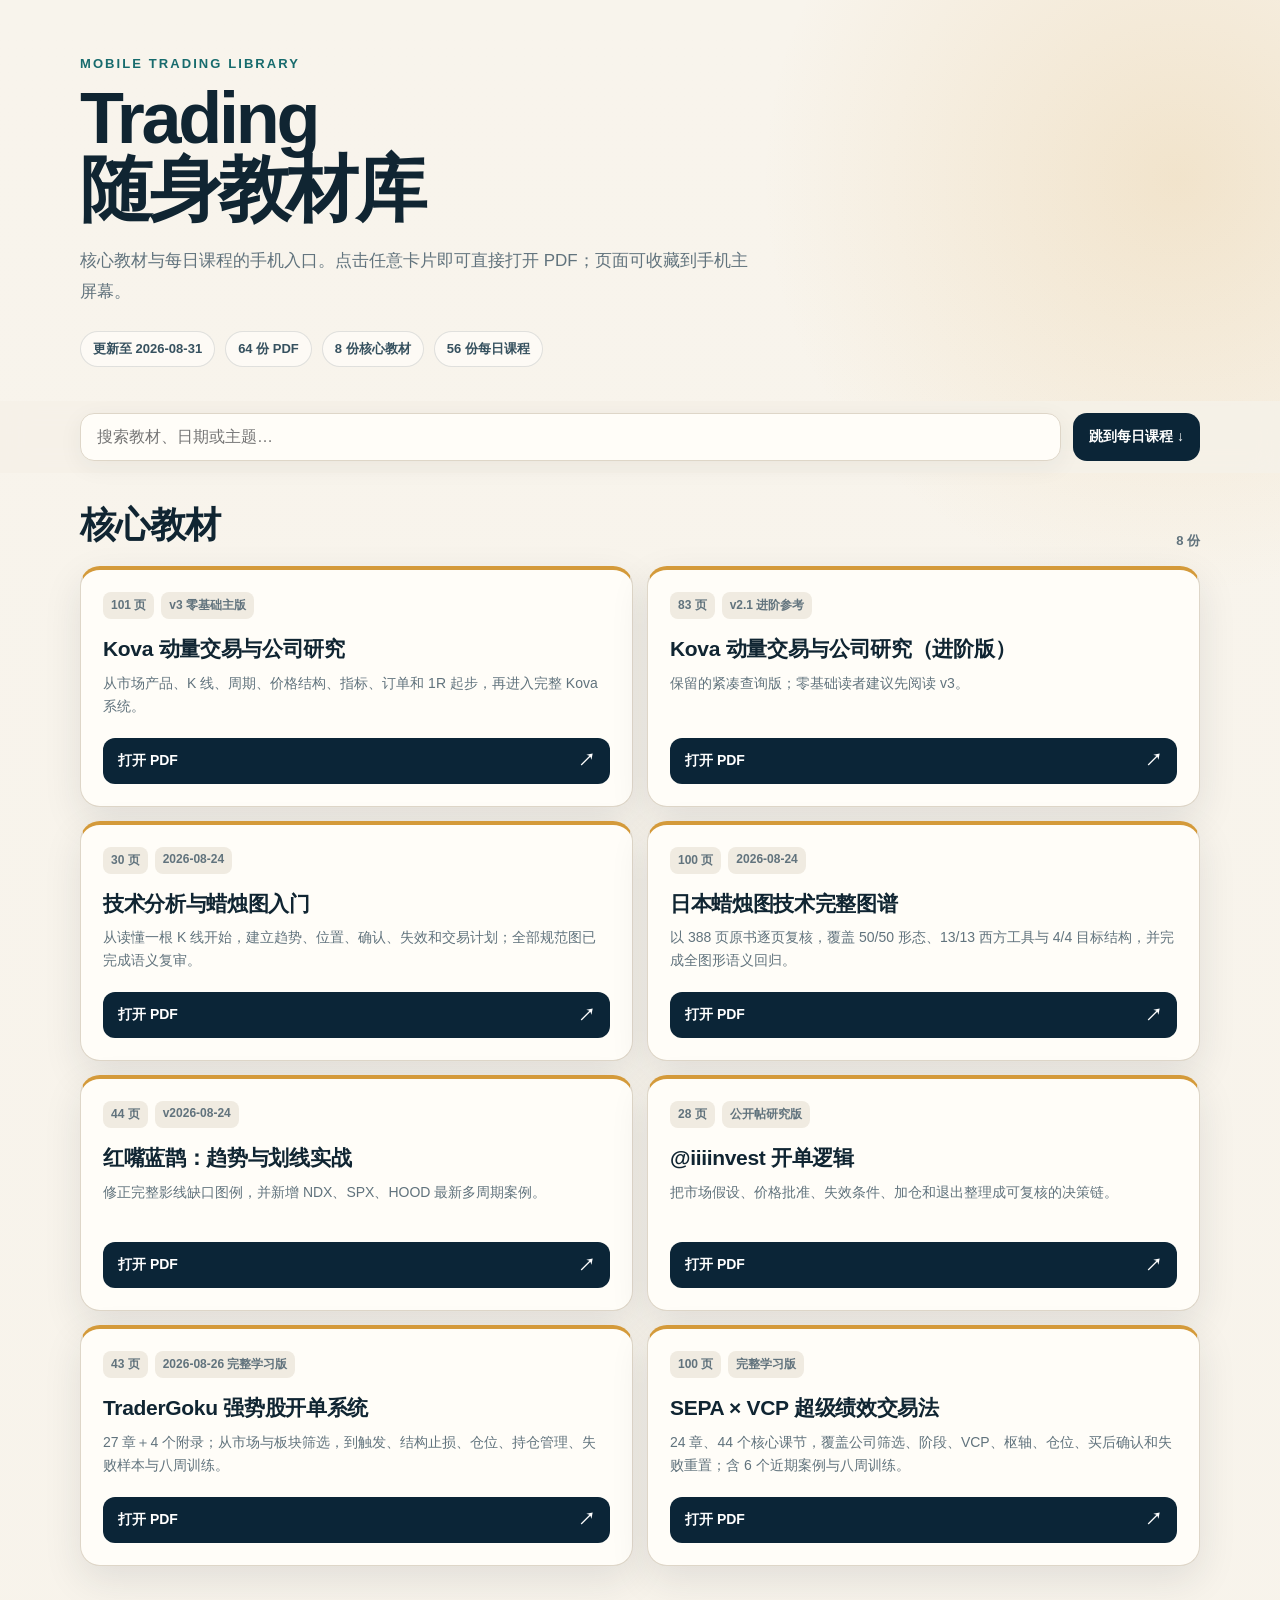
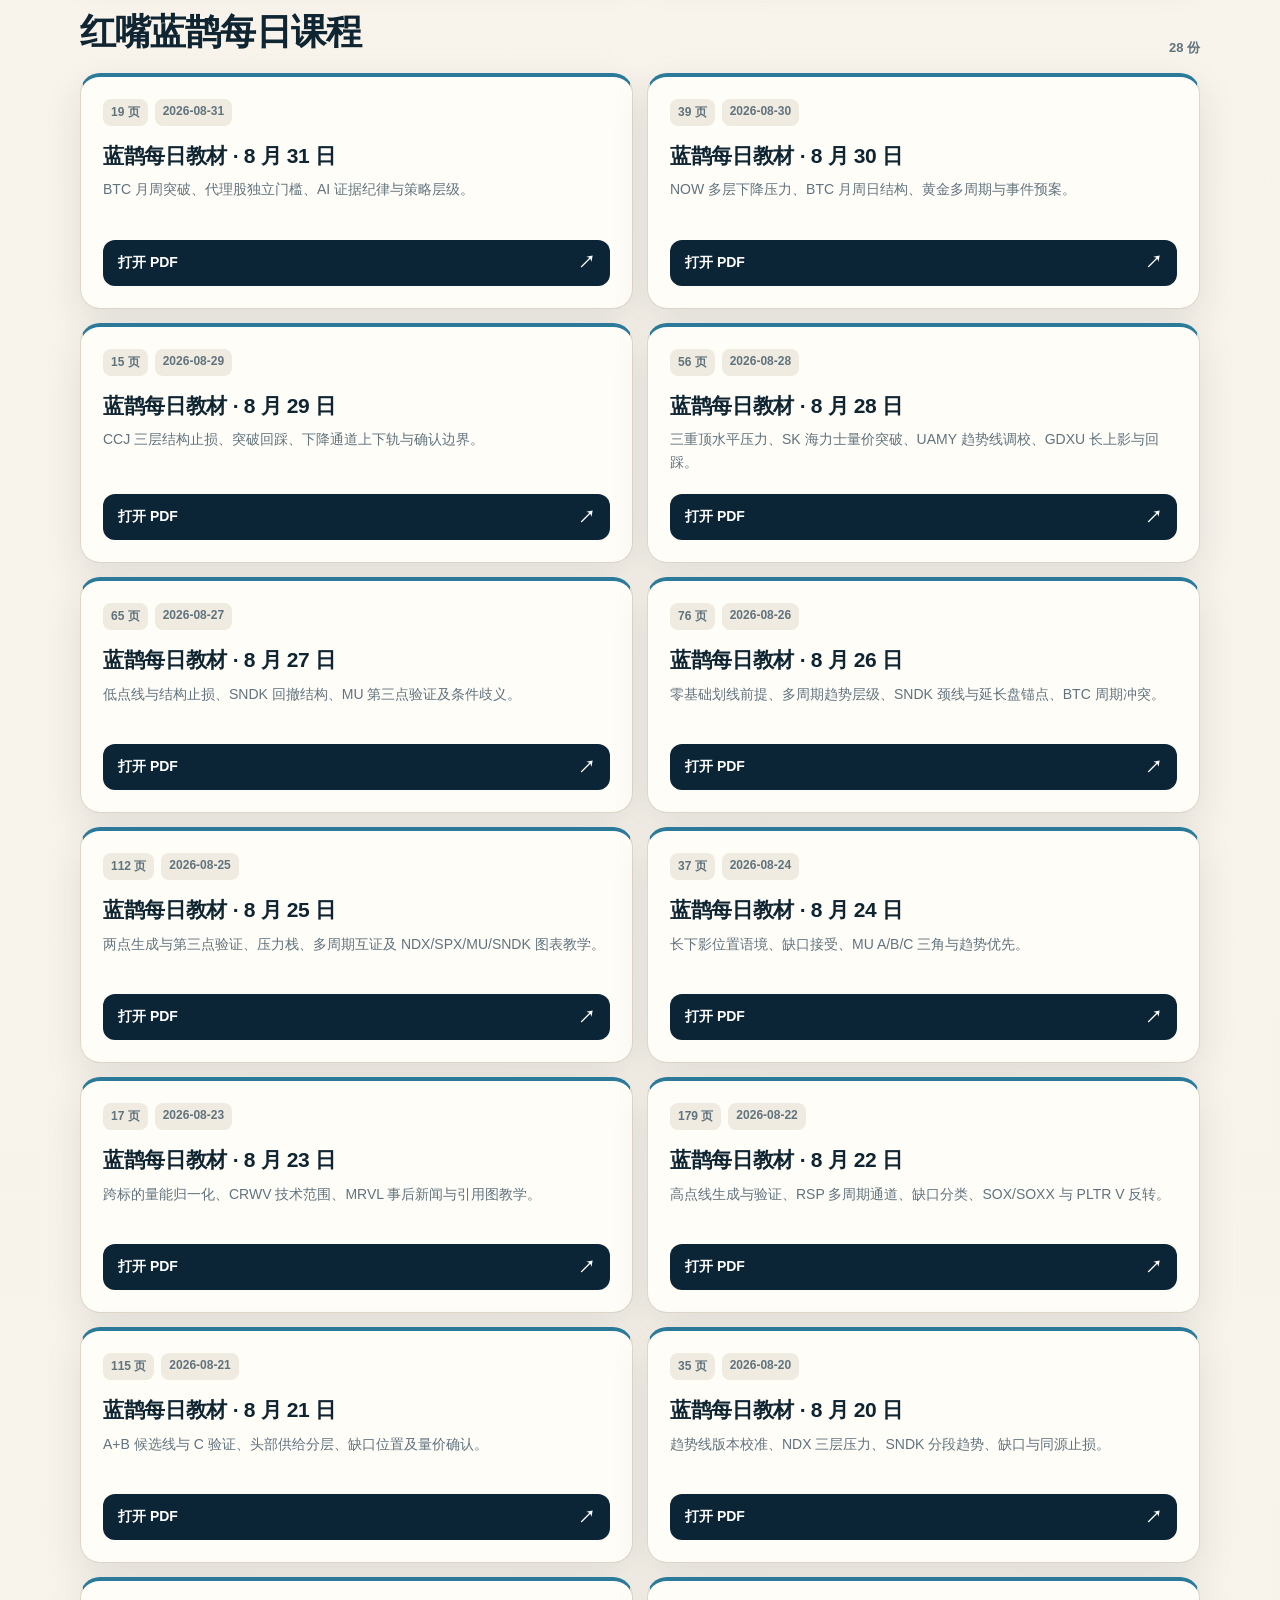
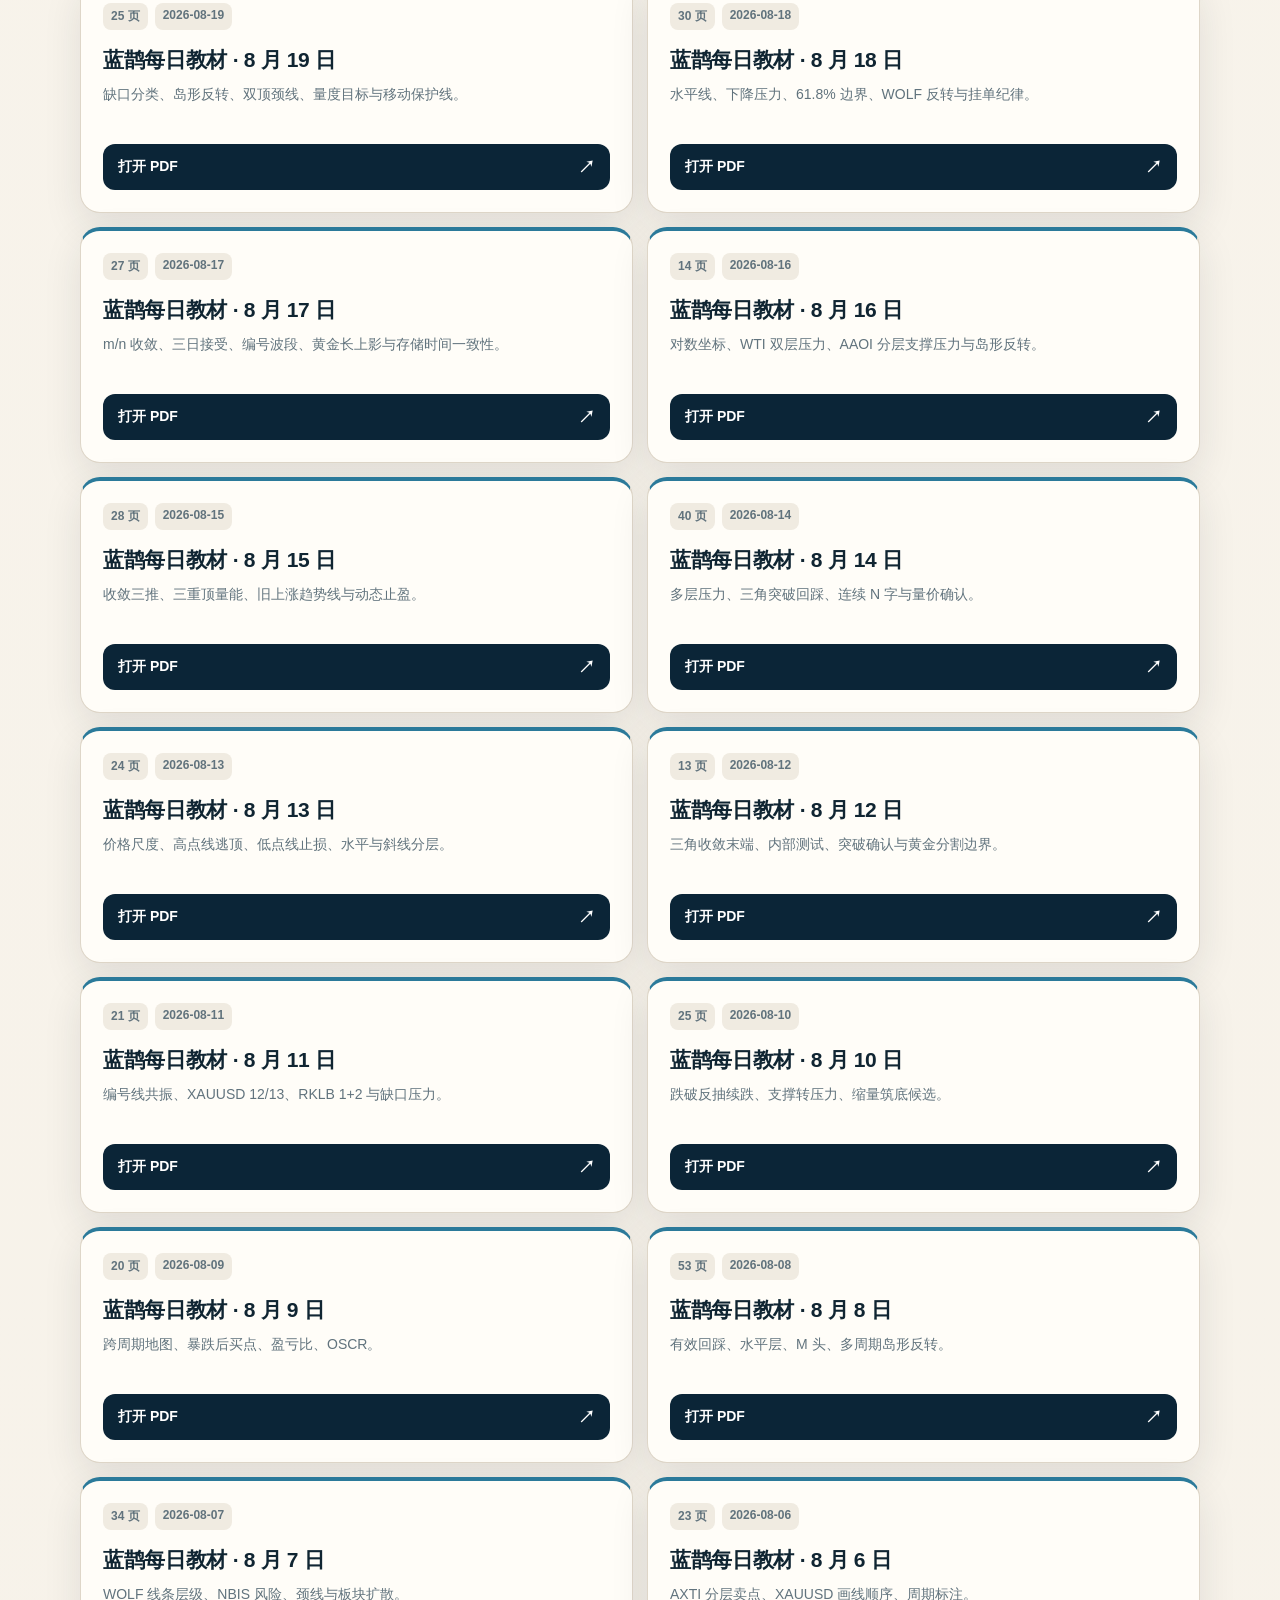
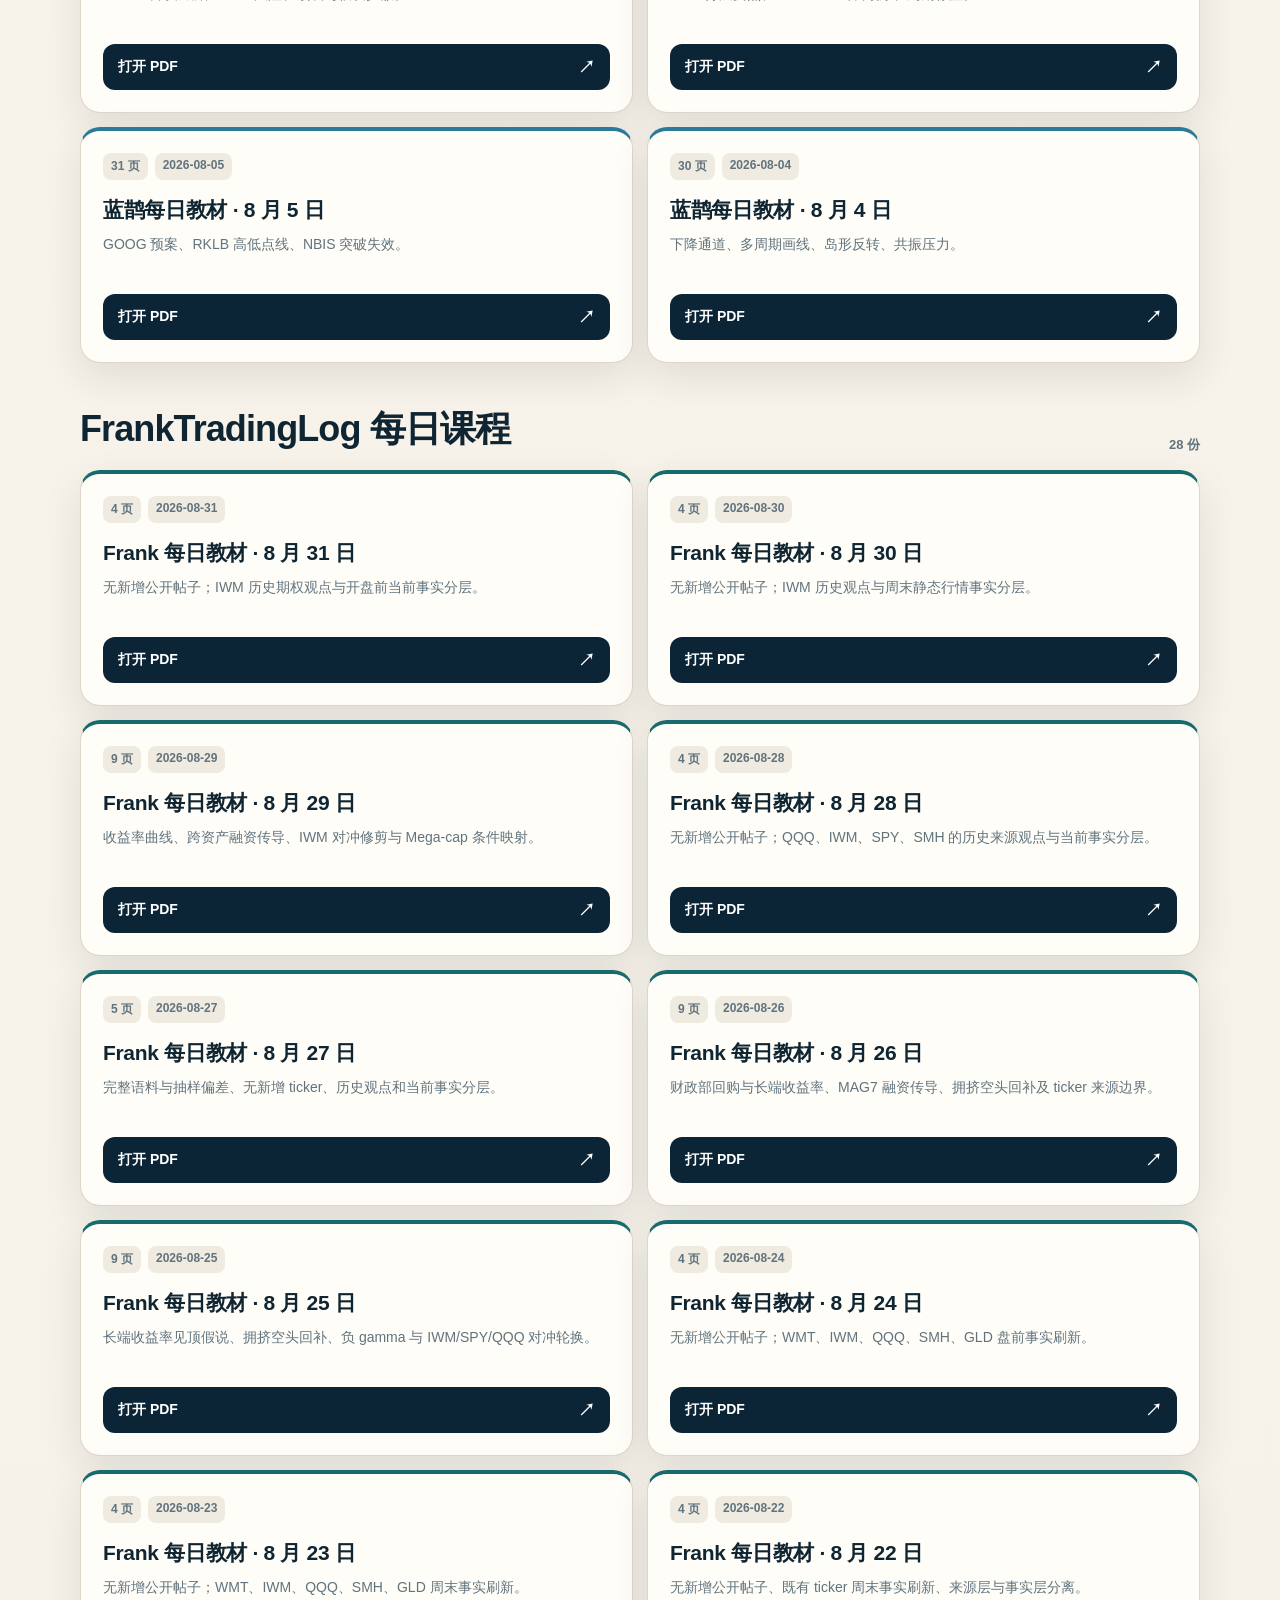
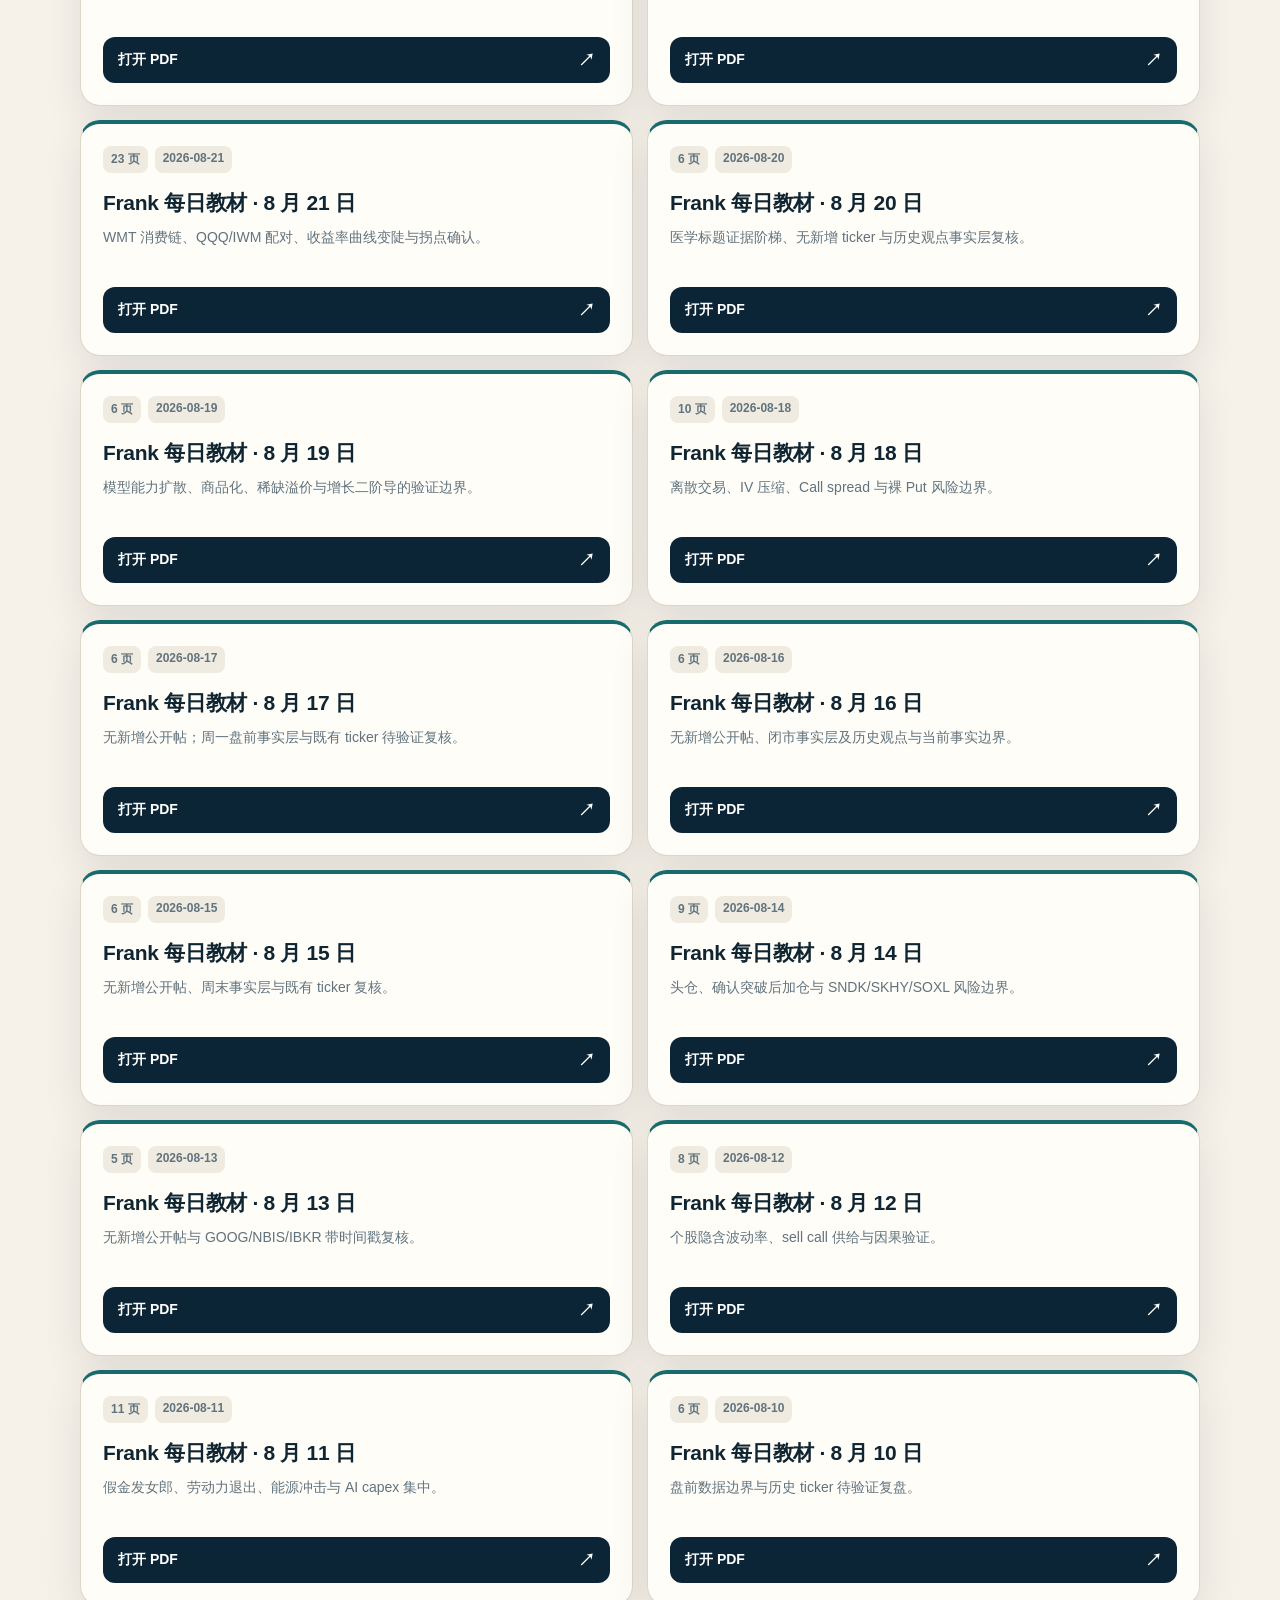
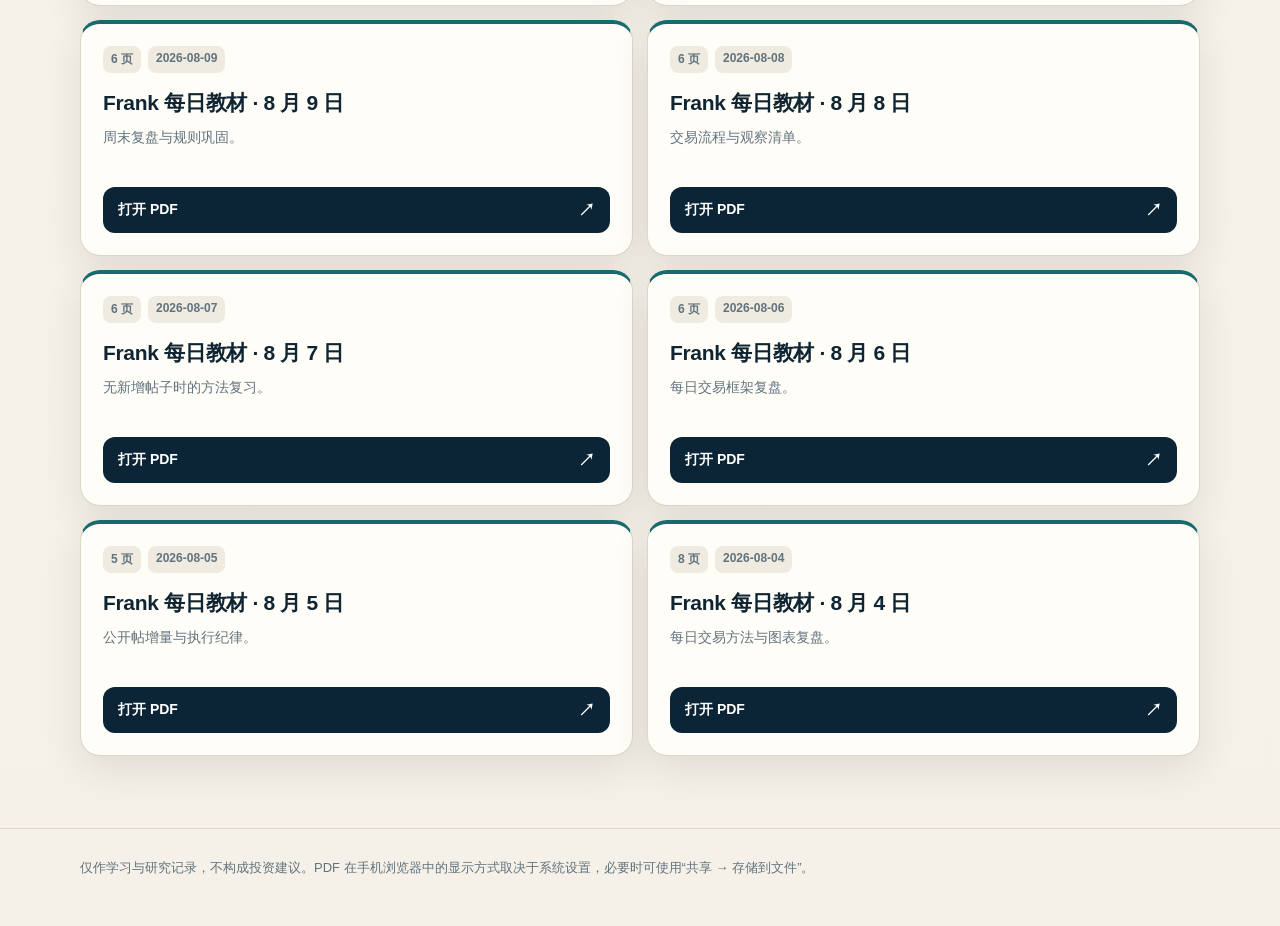
==== trading-materials/index.html @ 17036cac "Publish daily materials for 2026-08-31" ====
<!doctype html>
<html lang="zh-CN">
  <head>
    <meta charset="utf-8" />
    <meta name="viewport" content="width=device-width, initial-scale=1" />
    <meta name="theme-color" content="#0b2537" />
    <title>Trading 随身教材库</title>
    <style>
      :root {
        color-scheme: light;
        --ink: #102532;
        --muted: #61737d;
        --paper: #f6f1e8;
        --card: #fffdf8;
        --line: #ded6c8;
        --navy: #0b2537;
        --teal: #176b6d;
        --gold: #d49a3a;
        --shadow: 0 14px 38px rgba(26, 43, 51, 0.1);
      }

      * { box-sizing: border-box; }
      html { scroll-behavior: smooth; }
      body {
        margin: 0;
        color: var(--ink);
        background:
          radial-gradient(circle at 92% 2%, rgba(212, 154, 58, 0.18), transparent 26rem),
          linear-gradient(180deg, #f8f4ec 0%, var(--paper) 100%);
        font-family: -apple-system, BlinkMacSystemFont, "Segoe UI", "PingFang SC", "Hiragino Sans GB", sans-serif;
      }

      a { color: inherit; }
      .shell { width: min(1120px, calc(100% - 32px)); margin: 0 auto; }
      .hero { padding: 56px 0 34px; }
      .eyebrow {
        margin: 0 0 12px;
        color: var(--teal);
        font-size: 13px;
        font-weight: 800;
        letter-spacing: 0.16em;
        text-transform: uppercase;
      }
      h1 { margin: 0; max-width: 760px; font-size: clamp(36px, 8vw, 72px); line-height: 0.98; letter-spacing: -0.045em; }
      .lede { max-width: 680px; margin: 22px 0 0; color: var(--muted); font-size: 17px; line-height: 1.8; }
      .summary { display: flex; flex-wrap: wrap; gap: 10px; margin-top: 24px; }
      .summary span {
        padding: 8px 12px;
        border: 1px solid rgba(11, 37, 55, 0.12);
        border-radius: 999px;
        background: rgba(255, 253, 248, 0.72);
        color: #36515f;
        font-size: 13px;
        font-weight: 700;
      }

      .tools { position: sticky; top: 0; z-index: 10; padding: 12px 0; background: rgba(246, 241, 232, 0.9); backdrop-filter: blur(14px); }
      .tools-inner { display: grid; grid-template-columns: minmax(0, 1fr) auto; gap: 12px; }
      .search {
        width: 100%;
        min-height: 48px;
        padding: 0 16px;
        border: 1px solid var(--line);
        border-radius: 14px;
        outline: none;
        background: var(--card);
        color: var(--ink);
        font-size: 16px;
        box-shadow: 0 6px 24px rgba(26, 43, 51, 0.06);
      }
      .search:focus { border-color: var(--teal); box-shadow: 0 0 0 3px rgba(23, 107, 109, 0.14); }
      .jump {
        display: flex;
        align-items: center;
        padding: 0 16px;
        border-radius: 14px;
        background: var(--navy);
        color: white;
        font-size: 14px;
        font-weight: 800;
        text-decoration: none;
      }

      main { padding: 28px 0 72px; }
      .section { margin-top: 42px; }
      .section:first-child { margin-top: 0; }
      .section-head { display: flex; align-items: end; justify-content: space-between; gap: 16px; margin-bottom: 16px; }
      h2 { margin: 0; font-size: clamp(25px, 5vw, 36px); letter-spacing: -0.025em; }
      .section-count { color: var(--muted); font-size: 13px; font-weight: 700; }
      .grid { display: grid; grid-template-columns: repeat(2, minmax(0, 1fr)); gap: 14px; }
      .card {
        display: flex;
        flex-direction: column;
        min-height: 236px;
        padding: 22px;
        border: 1px solid var(--line);
        border-radius: 20px;
        background: var(--card);
        box-shadow: var(--shadow);
      }
      .card.core { border-top: 4px solid var(--gold); }
      .card.lanque { border-top: 4px solid #2b7a9a; }
      .card.frank { border-top: 4px solid var(--teal); }
      .meta { display: flex; flex-wrap: wrap; gap: 7px; color: var(--muted); font-size: 12px; font-weight: 750; }
      .meta span { padding: 5px 8px; border-radius: 8px; background: #f0ebe1; }
      h3 { margin: 16px 0 8px; font-size: 21px; line-height: 1.35; letter-spacing: -0.015em; }
      .description { margin: 0 0 20px; color: var(--muted); font-size: 14px; line-height: 1.65; }
      .open {
        display: inline-flex;
        align-items: center;
        justify-content: space-between;
        gap: 12px;
        width: 100%;
        min-height: 46px;
        margin-top: auto;
        padding: 0 15px;
        border-radius: 12px;
        background: var(--navy);
        color: #fff;
        font-size: 14px;
        font-weight: 850;
        text-decoration: none;
      }
      .open::after { content: "↗"; font-size: 17px; }
      .open:hover { background: var(--teal); }
      .empty { display: none; padding: 36px; border: 1px dashed var(--line); border-radius: 18px; text-align: center; color: var(--muted); }
      footer { padding: 28px 0 46px; border-top: 1px solid var(--line); color: var(--muted); font-size: 13px; line-height: 1.7; }

      @media (max-width: 700px) {
        .shell { width: min(100% - 22px, 1120px); }
        .hero { padding: 36px 0 22px; }
        .lede { font-size: 15px; }
        .tools-inner { grid-template-columns: 1fr; }
        .jump { display: none; }
        .grid { grid-template-columns: 1fr; }
        .card { min-height: 0; padding: 18px; border-radius: 17px; }
        h3 { font-size: 19px; }
      }
    </style>
  </head>
  <body>
    <header class="hero">
      <div class="shell">
        <p class="eyebrow">Mobile Trading Library</p>
        <h1>Trading<br />随身教材库</h1>
        <p class="lede">核心教材与每日课程的手机入口。点击任意卡片即可直接打开 PDF；页面可收藏到手机主屏幕。</p>
        <div class="summary" aria-label="资料概览">
          <span>更新至 2026-08-31</span>
          <span>64 份 PDF</span>
          <span>8 份核心教材</span>
          <span>56 份每日课程</span>
        </div>
      </div>
    </header>

    <div class="tools">
      <div class="shell tools-inner">
        <input class="search" id="search" type="search" placeholder="搜索教材、日期或主题…" aria-label="搜索教材" />
        <a class="jump" href="#daily">跳到每日课程 ↓</a>
      </div>
    </div>

    <main class="shell">
      <section class="section" id="core">
        <div class="section-head">
          <h2>核心教材</h2>
          <span class="section-count">8 份</span>
        </div>
        <div class="grid">
          <article class="card core" data-search="Kova 动量交易 零基础 K线 周期 结构 指标 订单 1R 公司研究">
            <div class="meta"><span>101 页</span><span>v3 零基础主版</span></div>
            <h3>Kova 动量交易与公司研究</h3>
            <p class="description">从市场产品、K 线、周期、价格结构、指标、订单和 1R 起步，再进入完整 Kova 系统。</p>
            <a class="open" href="materials/core/kova-v3-zero-basics.pdf">打开 PDF</a>
          </article>

          <article class="card core" data-search="Kova v2.1 进阶参考 扫描器 买点 仓位 财报">
            <div class="meta"><span>83 页</span><span>v2.1 进阶参考</span></div>
            <h3>Kova 动量交易与公司研究（进阶版）</h3>
            <p class="description">保留的紧凑查询版；零基础读者建议先阅读 v3。</p>
            <a class="open" href="materials/core/kova-v21.pdf">打开 PDF</a>
          </article>

          <article class="card core" data-search="技术分析 蜡烛图 入门 新手 K线 趋势 位置">
            <div class="meta"><span>30 页</span><span>2026-08-24</span></div>
            <h3>技术分析与蜡烛图入门</h3>
            <p class="description">从读懂一根 K 线开始，建立趋势、位置、确认、失效和交易计划；全部规范图已完成语义复审。</p>
            <a class="open" href="materials/core/technical-analysis-intro.pdf">打开 PDF</a>
          </article>

          <article class="card core" data-search="日本蜡烛图 技术 完整图谱 Nison 形态">
            <div class="meta"><span>100 页</span><span>2026-08-24</span></div>
            <h3>日本蜡烛图技术完整图谱</h3>
            <p class="description">以 388 页原书逐页复核，覆盖 50/50 形态、13/13 西方工具与 4/4 目标结构，并完成全图形语义回归。</p>
            <a class="open" href="materials/core/nison-atlas.pdf">打开 PDF</a>
          </article>

          <article class="card core" data-search="红嘴蓝鹊 蓝鹊 全集 趋势 划线 突破 回踩 缺口 量能 归一化">
            <div class="meta"><span>44 页</span><span>v2026-08-24</span></div>
            <h3>红嘴蓝鹊：趋势与划线实战</h3>
            <p class="description">修正完整影线缺口图例，并新增 NDX、SPX、HOOD 最新多周期案例。</p>
            <a class="open" href="materials/core/lanque-complete.pdf">打开 PDF</a>
          </article>

          <article class="card core" data-search="iiiinvest 开单逻辑 市场假设 价格批准 失效 加仓 退出">
            <div class="meta"><span>28 页</span><span>公开帖研究版</span></div>
            <h3>@iiiinvest 开单逻辑</h3>
            <p class="description">把市场假设、价格批准、失效条件、加仓和退出整理成可复核的决策链。</p>
            <a class="open" href="materials/core/iiiinvest-opening.pdf">打开 PDF</a>
          </article>

          <article class="card core" data-search="TraderGoku 强势股 开单系统 市场门控 板块 领涨股 平台 牛旗 回踩 突破 仓位 八周训练">
            <div class="meta"><span>43 页</span><span>2026-08-26 完整学习版</span></div>
            <h3>TraderGoku 强势股开单系统</h3>
            <p class="description">27 章＋4 个附录；从市场与板块筛选，到触发、结构止损、仓位、持仓管理、失败样本与八周训练。</p>
            <a class="open" href="materials/core/tradergoku-opening.pdf">打开 PDF</a>
          </article>

          <article class="card core" data-search="Minervini SEPA VCP 超级绩效 成长股 阶段分析 枢轴 3-C 确认 违规 失败重置">
            <div class="meta"><span>100 页</span><span>完整学习版</span></div>
            <h3>SEPA × VCP 超级绩效交易法</h3>
            <p class="description">24 章、44 个核心课节，覆盖公司筛选、阶段、VCP、枢轴、仓位、买后确认和失败重置；含 6 个近期案例与八周训练。</p>
            <a class="open" href="materials/core/minervini-sepa-vcp-annotated.pdf">打开 PDF</a>
          </article>
        </div>
      </section>

      <section class="section" id="daily">
        <div class="section-head">
          <h2>红嘴蓝鹊每日课程</h2>
          <span class="section-count">28 份</span>
        </div>
        <div class="grid">
          <article class="card lanque" data-search="红嘴蓝鹊 2026-08-31 BTC 月线 周线 突破 代理股 MSTR BMNR PURR AI 证据 策略">
            <div class="meta"><span>19 页</span><span>2026-08-31</span></div><h3>蓝鹊每日教材 · 8 月 31 日</h3>
            <p class="description">BTC 月周突破、代理股独立门槛、AI 证据纪律与策略层级。</p><a class="open" href="materials/daily/lanque-2026-08-31.pdf">打开 PDF</a>
          </article>
          <article class="card lanque" data-search="红嘴蓝鹊 2026-08-30 NOW 多层压力 BTC 月线 周线 日线 黄金 多周期 事件预案 缺口">
            <div class="meta"><span>39 页</span><span>2026-08-30</span></div><h3>蓝鹊每日教材 · 8 月 30 日</h3>
            <p class="description">NOW 多层下降压力、BTC 月周日结构、黄金多周期与事件预案。</p><a class="open" href="materials/daily/lanque-2026-08-30.pdf">打开 PDF</a>
          </article>
          <article class="card lanque" data-search="红嘴蓝鹊 2026-08-29 CCJ 三层 结构止损 突破 回踩 下降通道 上下轨">
            <div class="meta"><span>15 页</span><span>2026-08-29</span></div><h3>蓝鹊每日教材 · 8 月 29 日</h3>
            <p class="description">CCJ 三层结构止损、突破回踩、下降通道上下轨与确认边界。</p><a class="open" href="materials/daily/lanque-2026-08-29.pdf">打开 PDF</a>
          </article>
          <article class="card lanque" data-search="红嘴蓝鹊 2026-08-28 三重顶 水平压力 SK海力士 量价突破 UAMY 趋势线调校 GDXU 长上影 回踩">
            <div class="meta"><span>56 页</span><span>2026-08-28</span></div><h3>蓝鹊每日教材 · 8 月 28 日</h3>
            <p class="description">三重顶水平压力、SK 海力士量价突破、UAMY 趋势线调校、GDXU 长上影与回踩。</p><a class="open" href="materials/daily/lanque-2026-08-28.pdf">打开 PDF</a>
          </article>
          <article class="card lanque" data-search="红嘴蓝鹊 2026-08-27 低点线 结构止损 SNDK MU 第三点验证 条件歧义">
            <div class="meta"><span>65 页</span><span>2026-08-27</span></div><h3>蓝鹊每日教材 · 8 月 27 日</h3>
            <p class="description">低点线与结构止损、SNDK 回撤结构、MU 第三点验证及条件歧义。</p><a class="open" href="materials/daily/lanque-2026-08-27.pdf">打开 PDF</a>
          </article>
          <article class="card lanque" data-search="红嘴蓝鹊 2026-08-26 零基础 划线 多周期 趋势 SNDK 颈线 延长盘 BTC">
            <div class="meta"><span>76 页</span><span>2026-08-26</span></div><h3>蓝鹊每日教材 · 8 月 26 日</h3>
            <p class="description">零基础划线前提、多周期趋势层级、SNDK 颈线与延长盘锚点、BTC 周期冲突。</p><a class="open" href="materials/daily/lanque-2026-08-26.pdf">打开 PDF</a>
          </article>
          <article class="card lanque" data-search="红嘴蓝鹊 2026-08-25 两点生成 第三点验证 压力栈 多周期 NDX SPX MU SNDK">
            <div class="meta"><span>112 页</span><span>2026-08-25</span></div><h3>蓝鹊每日教材 · 8 月 25 日</h3>
            <p class="description">两点生成与第三点验证、压力栈、多周期互证及 NDX/SPX/MU/SNDK 图表教学。</p><a class="open" href="materials/daily/lanque-2026-08-25.pdf">打开 PDF</a>
          </article>
          <article class="card lanque" data-search="红嘴蓝鹊 2026-08-24 长下影 位置 缺口 接受 MU A B C 三角 趋势">
            <div class="meta"><span>37 页</span><span>2026-08-24</span></div><h3>蓝鹊每日教材 · 8 月 24 日</h3>
            <p class="description">长下影位置语境、缺口接受、MU A/B/C 三角与趋势优先。</p><a class="open" href="materials/daily/lanque-2026-08-24.pdf">打开 PDF</a>
          </article>
          <article class="card lanque" data-search="红嘴蓝鹊 2026-08-23 跨标的 量能 归一化 CRWV MRVL 事后新闻 引用图">
            <div class="meta"><span>17 页</span><span>2026-08-23</span></div><h3>蓝鹊每日教材 · 8 月 23 日</h3>
            <p class="description">跨标的量能归一化、CRWV 技术范围、MRVL 事后新闻与引用图教学。</p><a class="open" href="materials/daily/lanque-2026-08-23.pdf">打开 PDF</a>
          </article>
          <article class="card lanque" data-search="红嘴蓝鹊 2026-08-22 高点线 生成 验证 RSP 多周期 通道 缺口 SOX SOXX PLTR V 反转">
            <div class="meta"><span>179 页</span><span>2026-08-22</span></div><h3>蓝鹊每日教材 · 8 月 22 日</h3>
            <p class="description">高点线生成与验证、RSP 多周期通道、缺口分类、SOX/SOXX 与 PLTR V 反转。</p><a class="open" href="materials/daily/lanque-2026-08-22.pdf">打开 PDF</a>
          </article>
          <article class="card lanque" data-search="红嘴蓝鹊 2026-08-21 A B C 候选线 验证 头部供给 缺口 量价确认">
            <div class="meta"><span>115 页</span><span>2026-08-21</span></div><h3>蓝鹊每日教材 · 8 月 21 日</h3>
            <p class="description">A+B 候选线与 C 验证、头部供给分层、缺口位置及量价确认。</p><a class="open" href="materials/daily/lanque-2026-08-21.pdf">打开 PDF</a>
          </article>
          <article class="card lanque" data-search="红嘴蓝鹊 2026-08-20 趋势线 校准 NDX 三层压力 SNDK 分段趋势 缺口 同源止损">
            <div class="meta"><span>35 页</span><span>2026-08-20</span></div><h3>蓝鹊每日教材 · 8 月 20 日</h3>
            <p class="description">趋势线版本校准、NDX 三层压力、SNDK 分段趋势、缺口与同源止损。</p><a class="open" href="materials/daily/lanque-2026-08-20.pdf">打开 PDF</a>
          </article>
          <article class="card lanque" data-search="红嘴蓝鹊 2026-08-19 缺口 突破 中继 衰竭 岛形反转 NVDA 双顶 颈线 量度目标">
            <div class="meta"><span>25 页</span><span>2026-08-19</span></div><h3>蓝鹊每日教材 · 8 月 19 日</h3>
            <p class="description">缺口分类、岛形反转、双顶颈线、量度目标与移动保护线。</p><a class="open" href="materials/daily/lanque-2026-08-19.pdf">打开 PDF</a>
          </article>
          <article class="card lanque" data-search="红嘴蓝鹊 2026-08-18 水平线 下降压力 61.8 WOLF 反转 挂单纪律">
            <div class="meta"><span>30 页</span><span>2026-08-18</span></div><h3>蓝鹊每日教材 · 8 月 18 日</h3>
            <p class="description">水平线、下降压力、61.8% 边界、WOLF 反转与挂单纪律。</p><a class="open" href="materials/daily/lanque-2026-08-18.pdf">打开 PDF</a>
          </article>
          <article class="card lanque" data-search="红嘴蓝鹊 2026-08-17 m n 收敛 三日接受 编号波段 黄金 长上影 存储">
            <div class="meta"><span>27 页</span><span>2026-08-17</span></div><h3>蓝鹊每日教材 · 8 月 17 日</h3>
            <p class="description">m/n 收敛、三日接受、编号波段、黄金长上影与存储时间一致性。</p><a class="open" href="materials/daily/lanque-2026-08-17.pdf">打开 PDF</a>
          </article>
          <article class="card lanque" data-search="红嘴蓝鹊 2026-08-16 对数坐标 WTI 双层压力 AAOI 支撑 岛形反转">
            <div class="meta"><span>14 页</span><span>2026-08-16</span></div><h3>蓝鹊每日教材 · 8 月 16 日</h3>
            <p class="description">对数坐标、WTI 双层压力、AAOI 分层支撑压力与岛形反转。</p><a class="open" href="materials/daily/lanque-2026-08-16.pdf">打开 PDF</a>
          </article>
          <article class="card lanque" data-search="红嘴蓝鹊 2026-08-15 收敛 三推 三重顶 量能 旧趋势线 动态止盈">
            <div class="meta"><span>28 页</span><span>2026-08-15</span></div><h3>蓝鹊每日教材 · 8 月 15 日</h3>
            <p class="description">收敛三推、三重顶量能、旧上涨趋势线与动态止盈。</p><a class="open" href="materials/daily/lanque-2026-08-15.pdf">打开 PDF</a>
          </article>
          <article class="card lanque" data-search="红嘴蓝鹊 2026-08-14 多层压力 三角 突破 回踩 N字 量价">
            <div class="meta"><span>40 页</span><span>2026-08-14</span></div><h3>蓝鹊每日教材 · 8 月 14 日</h3>
            <p class="description">多层压力、三角突破回踩、连续 N 字与量价确认。</p><a class="open" href="materials/daily/lanque-2026-08-14.pdf">打开 PDF</a>
          </article>
          <article class="card lanque" data-search="红嘴蓝鹊 2026-08-13 价格尺度 高点线 低点线 止损 压力">
            <div class="meta"><span>24 页</span><span>2026-08-13</span></div><h3>蓝鹊每日教材 · 8 月 13 日</h3>
            <p class="description">价格尺度、高点线逃顶、低点线止损、水平与斜线分层。</p><a class="open" href="materials/daily/lanque-2026-08-13.pdf">打开 PDF</a>
          </article>
          <article class="card lanque" data-search="红嘴蓝鹊 2026-08-12 三角 收敛 末端 突破 黄金分割">
            <div class="meta"><span>13 页</span><span>2026-08-12</span></div><h3>蓝鹊每日教材 · 8 月 12 日</h3>
            <p class="description">三角收敛末端、内部测试、突破确认与黄金分割边界。</p><a class="open" href="materials/daily/lanque-2026-08-12.pdf">打开 PDF</a>
          </article>
          <article class="card lanque" data-search="红嘴蓝鹊 2026-08-11 XAUUSD RKLB 编号线 缺口 压力">
            <div class="meta"><span>21 页</span><span>2026-08-11</span></div><h3>蓝鹊每日教材 · 8 月 11 日</h3>
            <p class="description">编号线共振、XAUUSD 12/13、RKLB 1+2 与缺口压力。</p><a class="open" href="materials/daily/lanque-2026-08-11.pdf">打开 PDF</a>
          </article>
          <article class="card lanque" data-search="红嘴蓝鹊 2026-08-10 跌破 反抽 续跌 支撑 压力 缩量筑底">
            <div class="meta"><span>25 页</span><span>2026-08-10</span></div><h3>蓝鹊每日教材 · 8 月 10 日</h3>
            <p class="description">跌破反抽续跌、支撑转压力、缩量筑底候选。</p><a class="open" href="materials/daily/lanque-2026-08-10.pdf">打开 PDF</a>
          </article>
          <article class="card lanque" data-search="红嘴蓝鹊 2026-08-09 跨周期 暴跌 买点 盈亏比 OSCR">
            <div class="meta"><span>20 页</span><span>2026-08-09</span></div><h3>蓝鹊每日教材 · 8 月 9 日</h3>
            <p class="description">跨周期地图、暴跌后买点、盈亏比、OSCR。</p><a class="open" href="materials/daily/lanque-2026-08-09.pdf">打开 PDF</a>
          </article>
          <article class="card lanque" data-search="红嘴蓝鹊 2026-08-08 回踩 水平层 M头 多周期 岛形反转">
            <div class="meta"><span>53 页</span><span>2026-08-08</span></div><h3>蓝鹊每日教材 · 8 月 8 日</h3>
            <p class="description">有效回踩、水平层、M 头、多周期岛形反转。</p><a class="open" href="materials/daily/lanque-2026-08-08.pdf">打开 PDF</a>
          </article>
          <article class="card lanque" data-search="红嘴蓝鹊 2026-08-07 WOLF NBIS 风险 颈线 板块扩散">
            <div class="meta"><span>34 页</span><span>2026-08-07</span></div><h3>蓝鹊每日教材 · 8 月 7 日</h3>
            <p class="description">WOLF 线条层级、NBIS 风险、颈线与板块扩散。</p><a class="open" href="materials/daily/lanque-2026-08-07.pdf">打开 PDF</a>
          </article>
          <article class="card lanque" data-search="红嘴蓝鹊 2026-08-06 AXTI XAUUSD 画线 周期标注">
            <div class="meta"><span>23 页</span><span>2026-08-06</span></div><h3>蓝鹊每日教材 · 8 月 6 日</h3>
            <p class="description">AXTI 分层卖点、XAUUSD 画线顺序、周期标注。</p><a class="open" href="materials/daily/lanque-2026-08-06.pdf">打开 PDF</a>
          </article>
          <article class="card lanque" data-search="红嘴蓝鹊 2026-08-05 GOOG RKLB NBIS 突破 失效">
            <div class="meta"><span>31 页</span><span>2026-08-05</span></div><h3>蓝鹊每日教材 · 8 月 5 日</h3>
            <p class="description">GOOG 预案、RKLB 高低点线、NBIS 突破失效。</p><a class="open" href="materials/daily/lanque-2026-08-05.pdf">打开 PDF</a>
          </article>
          <article class="card lanque" data-search="红嘴蓝鹊 2026-08-04 下降通道 多周期 岛形反转 压力">
            <div class="meta"><span>30 页</span><span>2026-08-04</span></div><h3>蓝鹊每日教材 · 8 月 4 日</h3>
            <p class="description">下降通道、多周期画线、岛形反转、共振压力。</p><a class="open" href="materials/daily/lanque-2026-08-04.pdf">打开 PDF</a>
          </article>
        </div>
      </section>

      <section class="section" id="frank">
        <div class="section-head">
          <h2>FrankTradingLog 每日课程</h2>
          <span class="section-count">28 份</span>
        </div>
        <div class="grid">
          <article class="card frank" data-search="FrankTradingLog Frank 2026-08-31 无新增 IWM 历史期权 开盘前 当前事实 证据纪律">
            <div class="meta"><span>4 页</span><span>2026-08-31</span></div><h3>Frank 每日教材 · 8 月 31 日</h3>
            <p class="description">无新增公开帖子；IWM 历史期权观点与开盘前当前事实分层。</p><a class="open" href="materials/daily/frank-2026-08-31.pdf">打开 PDF</a>
          </article>
          <article class="card frank" data-search="FrankTradingLog Frank 2026-08-30 无新增 证据续期 IWM 历史观点 周末 静态事实">
            <div class="meta"><span>4 页</span><span>2026-08-30</span></div><h3>Frank 每日教材 · 8 月 30 日</h3>
            <p class="description">无新增公开帖子；IWM 历史观点与周末静态行情事实分层。</p><a class="open" href="materials/daily/frank-2026-08-30.pdf">打开 PDF</a>
          </article>
          <article class="card frank" data-search="FrankTradingLog Frank 2026-08-29 收益率曲线 跨资产 融资传导 IWM 对冲 修剪 AMZN GOOGL UBER">
            <div class="meta"><span>9 页</span><span>2026-08-29</span></div><h3>Frank 每日教材 · 8 月 29 日</h3>
            <p class="description">收益率曲线、跨资产融资传导、IWM 对冲修剪与 Mega-cap 条件映射。</p><a class="open" href="materials/daily/frank-2026-08-29.pdf">打开 PDF</a>
          </article>
          <article class="card frank" data-search="FrankTradingLog Frank 2026-08-28 无新增 证据纪律 QQQ IWM SPY SMH 历史观点 当前事实">
            <div class="meta"><span>4 页</span><span>2026-08-28</span></div><h3>Frank 每日教材 · 8 月 28 日</h3>
            <p class="description">无新增公开帖子；QQQ、IWM、SPY、SMH 的历史来源观点与当前事实分层。</p><a class="open" href="materials/daily/frank-2026-08-28.pdf">打开 PDF</a>
          </article>
          <article class="card frank" data-search="FrankTradingLog Frank 2026-08-27 完整语料 抽样偏差 无新增 ticker 历史观点 当前事实">
            <div class="meta"><span>5 页</span><span>2026-08-27</span></div><h3>Frank 每日教材 · 8 月 27 日</h3>
            <p class="description">完整语料与抽样偏差、无新增 ticker、历史观点和当前事实分层。</p><a class="open" href="materials/daily/frank-2026-08-27.pdf">打开 PDF</a>
          </article>
          <article class="card frank" data-search="FrankTradingLog Frank 2026-08-26 财政部 回购 长端 收益率 MAG7 融资 空头 回补 ticker 来源边界">
            <div class="meta"><span>9 页</span><span>2026-08-26</span></div><h3>Frank 每日教材 · 8 月 26 日</h3>
            <p class="description">财政部回购与长端收益率、MAG7 融资传导、拥挤空头回补及 ticker 来源边界。</p><a class="open" href="materials/daily/frank-2026-08-26.pdf">打开 PDF</a>
          </article>
          <article class="card frank" data-search="FrankTradingLog Frank 2026-08-25 长端收益率 久期 债券 空头回补 gamma VIX IWM SPY QQQ 对冲轮换">
            <div class="meta"><span>9 页</span><span>2026-08-25</span></div><h3>Frank 每日教材 · 8 月 25 日</h3>
            <p class="description">长端收益率见顶假说、拥挤空头回补、负 gamma 与 IWM/SPY/QQQ 对冲轮换。</p><a class="open" href="materials/daily/frank-2026-08-25.pdf">打开 PDF</a>
          </article>
          <article class="card frank" data-search="FrankTradingLog Frank 2026-08-24 无新增 WMT IWM QQQ SMH GLD 盘前 事实刷新">
            <div class="meta"><span>4 页</span><span>2026-08-24</span></div><h3>Frank 每日教材 · 8 月 24 日</h3>
            <p class="description">无新增公开帖子；WMT、IWM、QQQ、SMH、GLD 盘前事实刷新。</p><a class="open" href="materials/daily/frank-2026-08-24.pdf">打开 PDF</a>
          </article>
          <article class="card frank" data-search="FrankTradingLog Frank 2026-08-23 无新增 WMT IWM QQQ SMH GLD 周末 事实刷新">
            <div class="meta"><span>4 页</span><span>2026-08-23</span></div><h3>Frank 每日教材 · 8 月 23 日</h3>
            <p class="description">无新增公开帖子；WMT、IWM、QQQ、SMH、GLD 周末事实刷新。</p><a class="open" href="materials/daily/frank-2026-08-23.pdf">打开 PDF</a>
          </article>
          <article class="card frank" data-search="FrankTradingLog Frank 2026-08-22 无新增 周末 ticker 事实刷新 来源层 事实层">
            <div class="meta"><span>4 页</span><span>2026-08-22</span></div><h3>Frank 每日教材 · 8 月 22 日</h3>
            <p class="description">无新增公开帖子、既有 ticker 周末事实刷新、来源层与事实层分离。</p><a class="open" href="materials/daily/frank-2026-08-22.pdf">打开 PDF</a>
          </article>
          <article class="card frank" data-search="FrankTradingLog Frank 2026-08-21 WMT 消费 QQQ IWM 配对 收益率曲线 steepener 拐点确认">
            <div class="meta"><span>23 页</span><span>2026-08-21</span></div><h3>Frank 每日教材 · 8 月 21 日</h3>
            <p class="description">WMT 消费链、QQQ/IWM 配对、收益率曲线变陡与拐点确认。</p><a class="open" href="materials/daily/frank-2026-08-21.pdf">打开 PDF</a>
          </article>
          <article class="card frank" data-search="FrankTradingLog Frank 2026-08-20 医学 标题 证据阶梯 癌症 ticker 历史观点 当前事实">
            <div class="meta"><span>6 页</span><span>2026-08-20</span></div><h3>Frank 每日教材 · 8 月 20 日</h3>
            <p class="description">医学标题证据阶梯、无新增 ticker 与历史观点事实层复核。</p><a class="open" href="materials/daily/frank-2026-08-20.pdf">打开 PDF</a>
          </article>
          <article class="card frank" data-search="FrankTradingLog Frank 2026-08-19 模型 能力扩散 商品化 稀缺溢价 增长 二阶导 Qwen Opus">
            <div class="meta"><span>6 页</span><span>2026-08-19</span></div><h3>Frank 每日教材 · 8 月 19 日</h3>
            <p class="description">模型能力扩散、商品化、稀缺溢价与增长二阶导的验证边界。</p><a class="open" href="materials/daily/frank-2026-08-19.pdf">打开 PDF</a>
          </article>
          <article class="card frank" data-search="FrankTradingLog Frank 2026-08-18 离散交易 IV 压缩 call spread naked put SOXL SNDK NVDA QQQ SPX DIA">
            <div class="meta"><span>10 页</span><span>2026-08-18</span></div><h3>Frank 每日教材 · 8 月 18 日</h3>
            <p class="description">离散交易、IV 压缩、Call spread 与裸 Put 风险边界。</p><a class="open" href="materials/daily/frank-2026-08-18.pdf">打开 PDF</a>
          </article>
          <article class="card frank" data-search="FrankTradingLog Frank 2026-08-17 无新增 周一 盘前 事实层 ticker">
            <div class="meta"><span>6 页</span><span>2026-08-17</span></div><h3>Frank 每日教材 · 8 月 17 日</h3>
            <p class="description">无新增公开帖；周一盘前事实层与既有 ticker 待验证复核。</p><a class="open" href="materials/daily/frank-2026-08-17.pdf">打开 PDF</a>
          </article>
          <article class="card frank" data-search="FrankTradingLog Frank 2026-08-16 无新增 闭市 事实层 历史观点 当前事实">
            <div class="meta"><span>6 页</span><span>2026-08-16</span></div><h3>Frank 每日教材 · 8 月 16 日</h3>
            <p class="description">无新增公开帖、闭市事实层及历史观点与当前事实边界。</p><a class="open" href="materials/daily/frank-2026-08-16.pdf">打开 PDF</a>
          </article>
          <article class="card frank" data-search="FrankTradingLog Frank 2026-08-15 无新增 周末 事实层 ticker 复核">
            <div class="meta"><span>6 页</span><span>2026-08-15</span></div><h3>Frank 每日教材 · 8 月 15 日</h3>
            <p class="description">无新增公开帖、周末事实层与既有 ticker 复核。</p><a class="open" href="materials/daily/frank-2026-08-15.pdf">打开 PDF</a>
          </article>
          <article class="card frank" data-search="FrankTradingLog Frank 2026-08-14 头仓 确认突破 SNDK SKHY SOXL">
            <div class="meta"><span>9 页</span><span>2026-08-14</span></div><h3>Frank 每日教材 · 8 月 14 日</h3>
            <p class="description">头仓、确认突破后加仓与 SNDK/SKHY/SOXL 风险边界。</p><a class="open" href="materials/daily/frank-2026-08-14.pdf">打开 PDF</a>
          </article>
          <article class="card frank" data-search="FrankTradingLog Frank 2026-08-13 GOOG NBIS IBKR 时间戳 复核">
            <div class="meta"><span>5 页</span><span>2026-08-13</span></div><h3>Frank 每日教材 · 8 月 13 日</h3>
            <p class="description">无新增公开帖与 GOOG/NBIS/IBKR 带时间戳复核。</p><a class="open" href="materials/daily/frank-2026-08-13.pdf">打开 PDF</a>
          </article>
          <article class="card frank" data-search="FrankTradingLog Frank 2026-08-12 隐含波动率 sell call 供给 因果">
            <div class="meta"><span>8 页</span><span>2026-08-12</span></div><h3>Frank 每日教材 · 8 月 12 日</h3>
            <p class="description">个股隐含波动率、sell call 供给与因果验证。</p><a class="open" href="materials/daily/frank-2026-08-12.pdf">打开 PDF</a>
          </article>
          <article class="card frank" data-search="FrankTradingLog Frank 2026-08-11 假金发女郎 劳动力 能源 AI capex">
            <div class="meta"><span>11 页</span><span>2026-08-11</span></div><h3>Frank 每日教材 · 8 月 11 日</h3>
            <p class="description">假金发女郎、劳动力退出、能源冲击与 AI capex 集中。</p><a class="open" href="materials/daily/frank-2026-08-11.pdf">打开 PDF</a>
          </article>
          <article class="card frank" data-search="FrankTradingLog Frank 2026-08-10 盘前 数据边界 ticker 验证">
            <div class="meta"><span>6 页</span><span>2026-08-10</span></div><h3>Frank 每日教材 · 8 月 10 日</h3>
            <p class="description">盘前数据边界与历史 ticker 待验证复盘。</p><a class="open" href="materials/daily/frank-2026-08-10.pdf">打开 PDF</a>
          </article>
          <article class="card frank" data-search="FrankTradingLog Frank 2026-08-09 周末 复盘 规则">
            <div class="meta"><span>6 页</span><span>2026-08-09</span></div><h3>Frank 每日教材 · 8 月 9 日</h3>
            <p class="description">周末复盘与规则巩固。</p><a class="open" href="materials/daily/frank-2026-08-09.pdf">打开 PDF</a>
          </article>
          <article class="card frank" data-search="FrankTradingLog Frank 2026-08-08 交易流程 观察清单">
            <div class="meta"><span>6 页</span><span>2026-08-08</span></div><h3>Frank 每日教材 · 8 月 8 日</h3>
            <p class="description">交易流程与观察清单。</p><a class="open" href="materials/daily/frank-2026-08-08.pdf">打开 PDF</a>
          </article>
          <article class="card frank" data-search="FrankTradingLog Frank 2026-08-07 方法 复习">
            <div class="meta"><span>6 页</span><span>2026-08-07</span></div><h3>Frank 每日教材 · 8 月 7 日</h3>
            <p class="description">无新增帖子时的方法复习。</p><a class="open" href="materials/daily/frank-2026-08-07.pdf">打开 PDF</a>
          </article>
          <article class="card frank" data-search="FrankTradingLog Frank 2026-08-06 每日 交易框架 复盘">
            <div class="meta"><span>6 页</span><span>2026-08-06</span></div><h3>Frank 每日教材 · 8 月 6 日</h3>
            <p class="description">每日交易框架复盘。</p><a class="open" href="materials/daily/frank-2026-08-06.pdf">打开 PDF</a>
          </article>
          <article class="card frank" data-search="FrankTradingLog Frank 2026-08-05 公开帖 执行纪律">
            <div class="meta"><span>5 页</span><span>2026-08-05</span></div><h3>Frank 每日教材 · 8 月 5 日</h3>
            <p class="description">公开帖增量与执行纪律。</p><a class="open" href="materials/daily/frank-2026-08-05.pdf">打开 PDF</a>
          </article>
          <article class="card frank" data-search="FrankTradingLog Frank 2026-08-04 交易方法 图表 复盘">
            <div class="meta"><span>8 页</span><span>2026-08-04</span></div><h3>Frank 每日教材 · 8 月 4 日</h3>
            <p class="description">每日交易方法与图表复盘。</p><a class="open" href="materials/daily/frank-2026-08-04.pdf">打开 PDF</a>
          </article>
        </div>
      </section>

      <p class="empty" id="empty">没有找到匹配的教材，请换一个关键词。</p>
    </main>

    <footer>
      <div class="shell">仅作学习与研究记录，不构成投资建议。PDF 在手机浏览器中的显示方式取决于系统设置，必要时可使用“共享 → 存储到文件”。</div>
    </footer>

    <script>
      const search = document.querySelector("#search");
      const cards = [...document.querySelectorAll(".card")];
      const empty = document.querySelector("#empty");

      search.addEventListener("input", () => {
        const query = search.value.trim().toLocaleLowerCase();
        let visible = 0;
        for (const card of cards) {
          const matches = !query || `${card.textContent} ${card.dataset.search}`.toLocaleLowerCase().includes(query);
          card.hidden = !matches;
          if (matches) visible += 1;
        }
        empty.style.display = visible ? "none" : "block";
      });
    </script>
  </body>
</html>
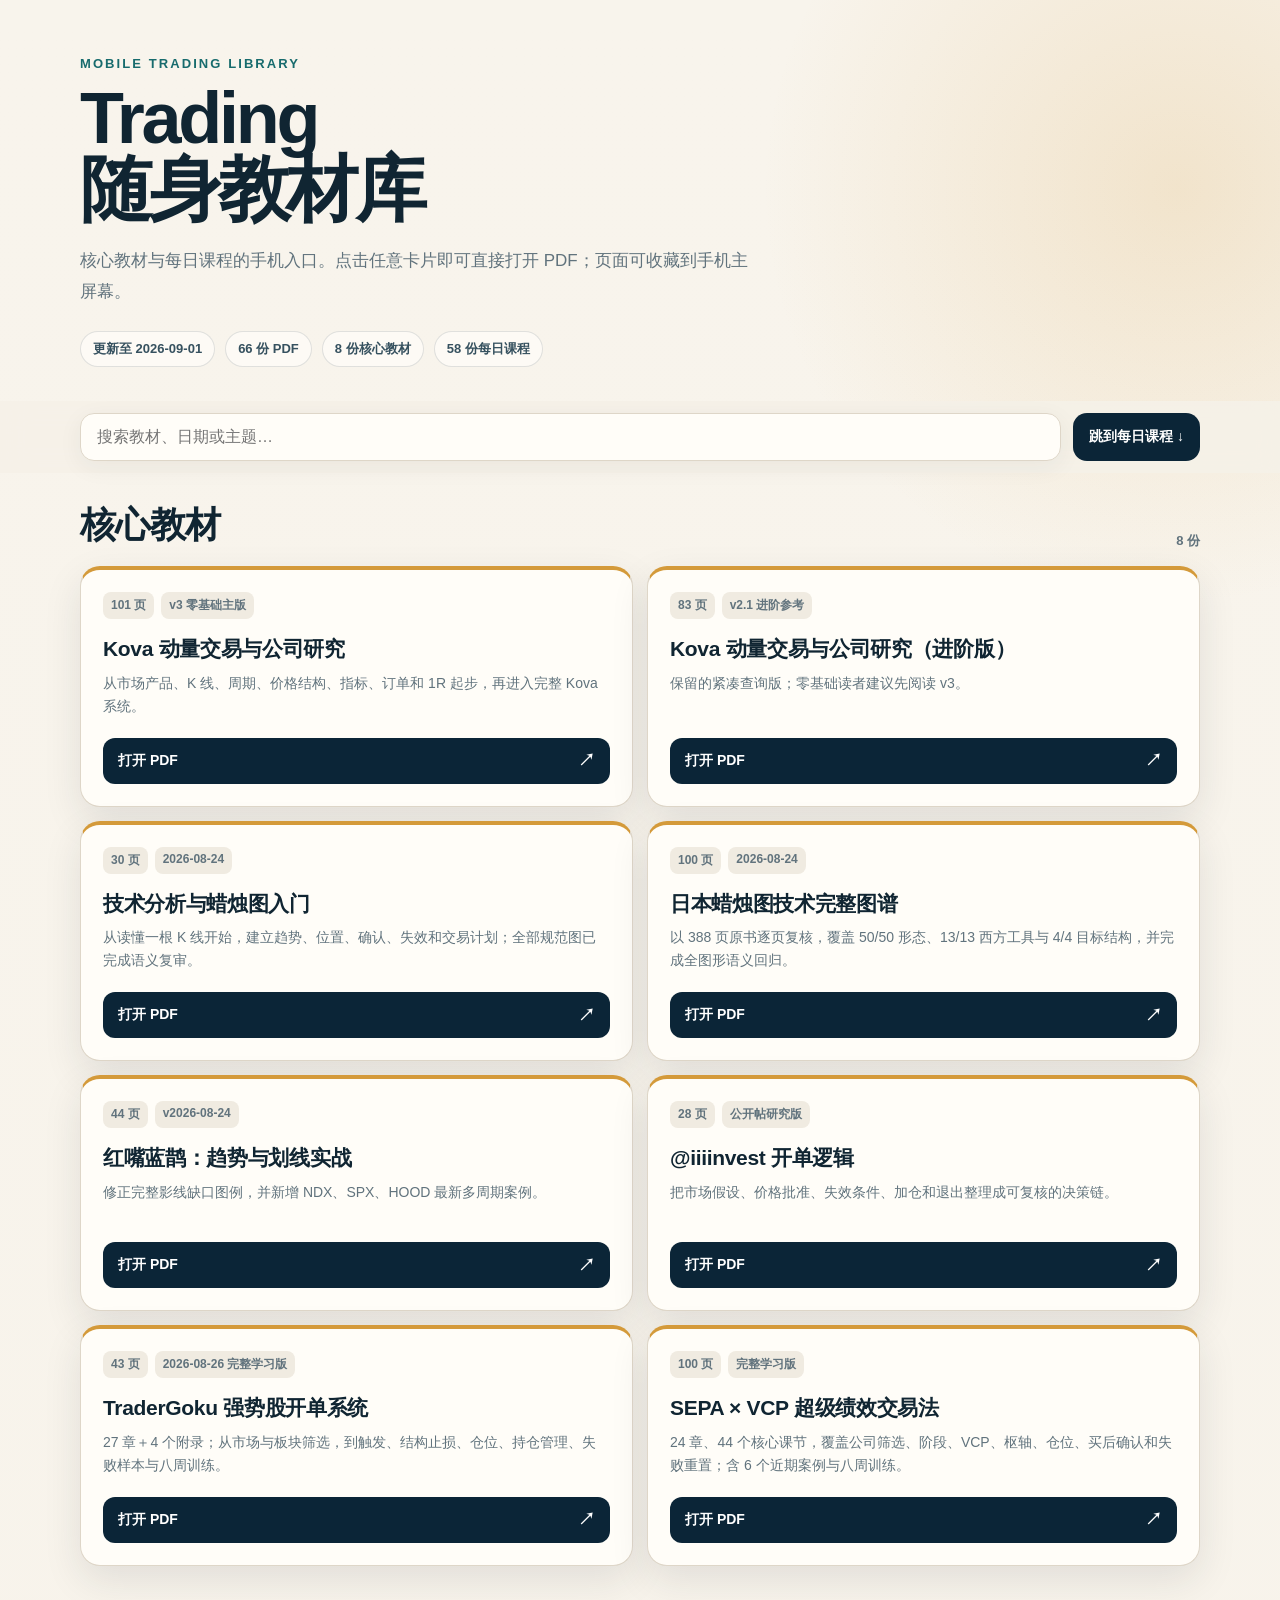
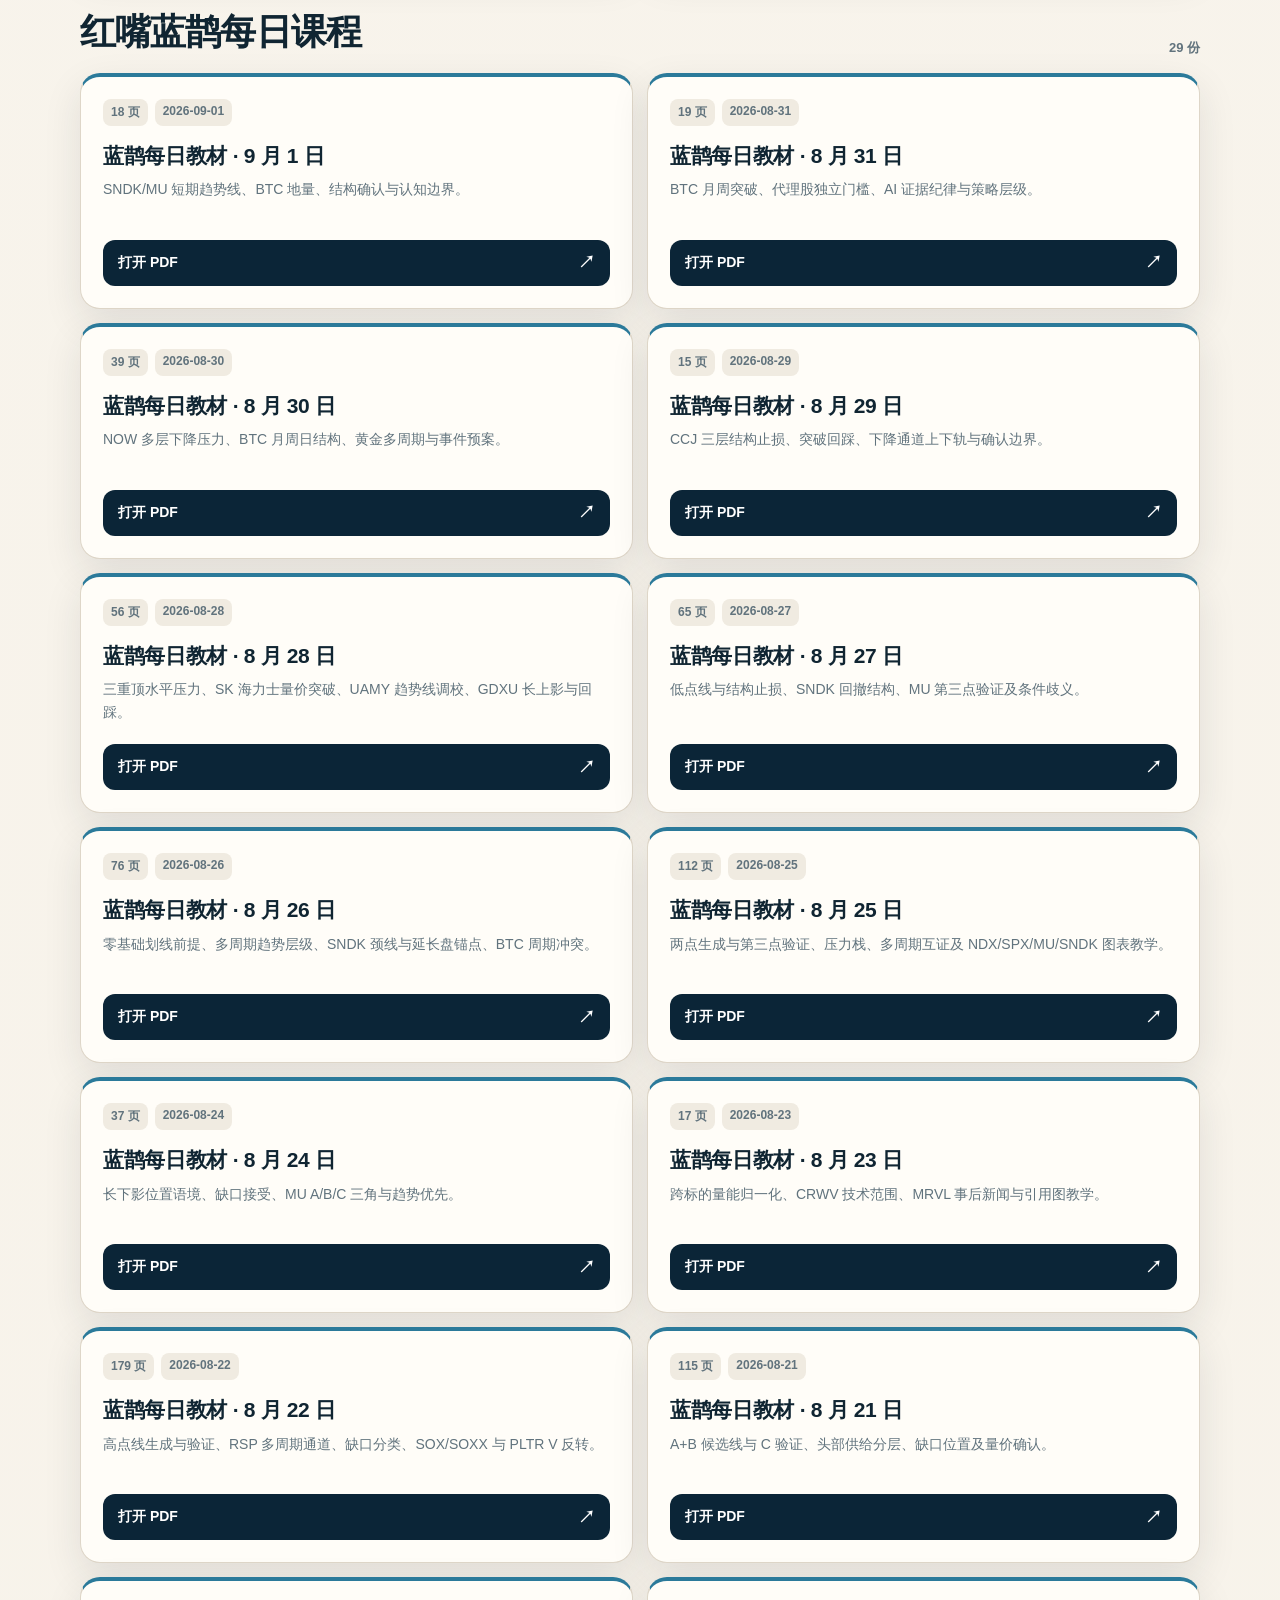
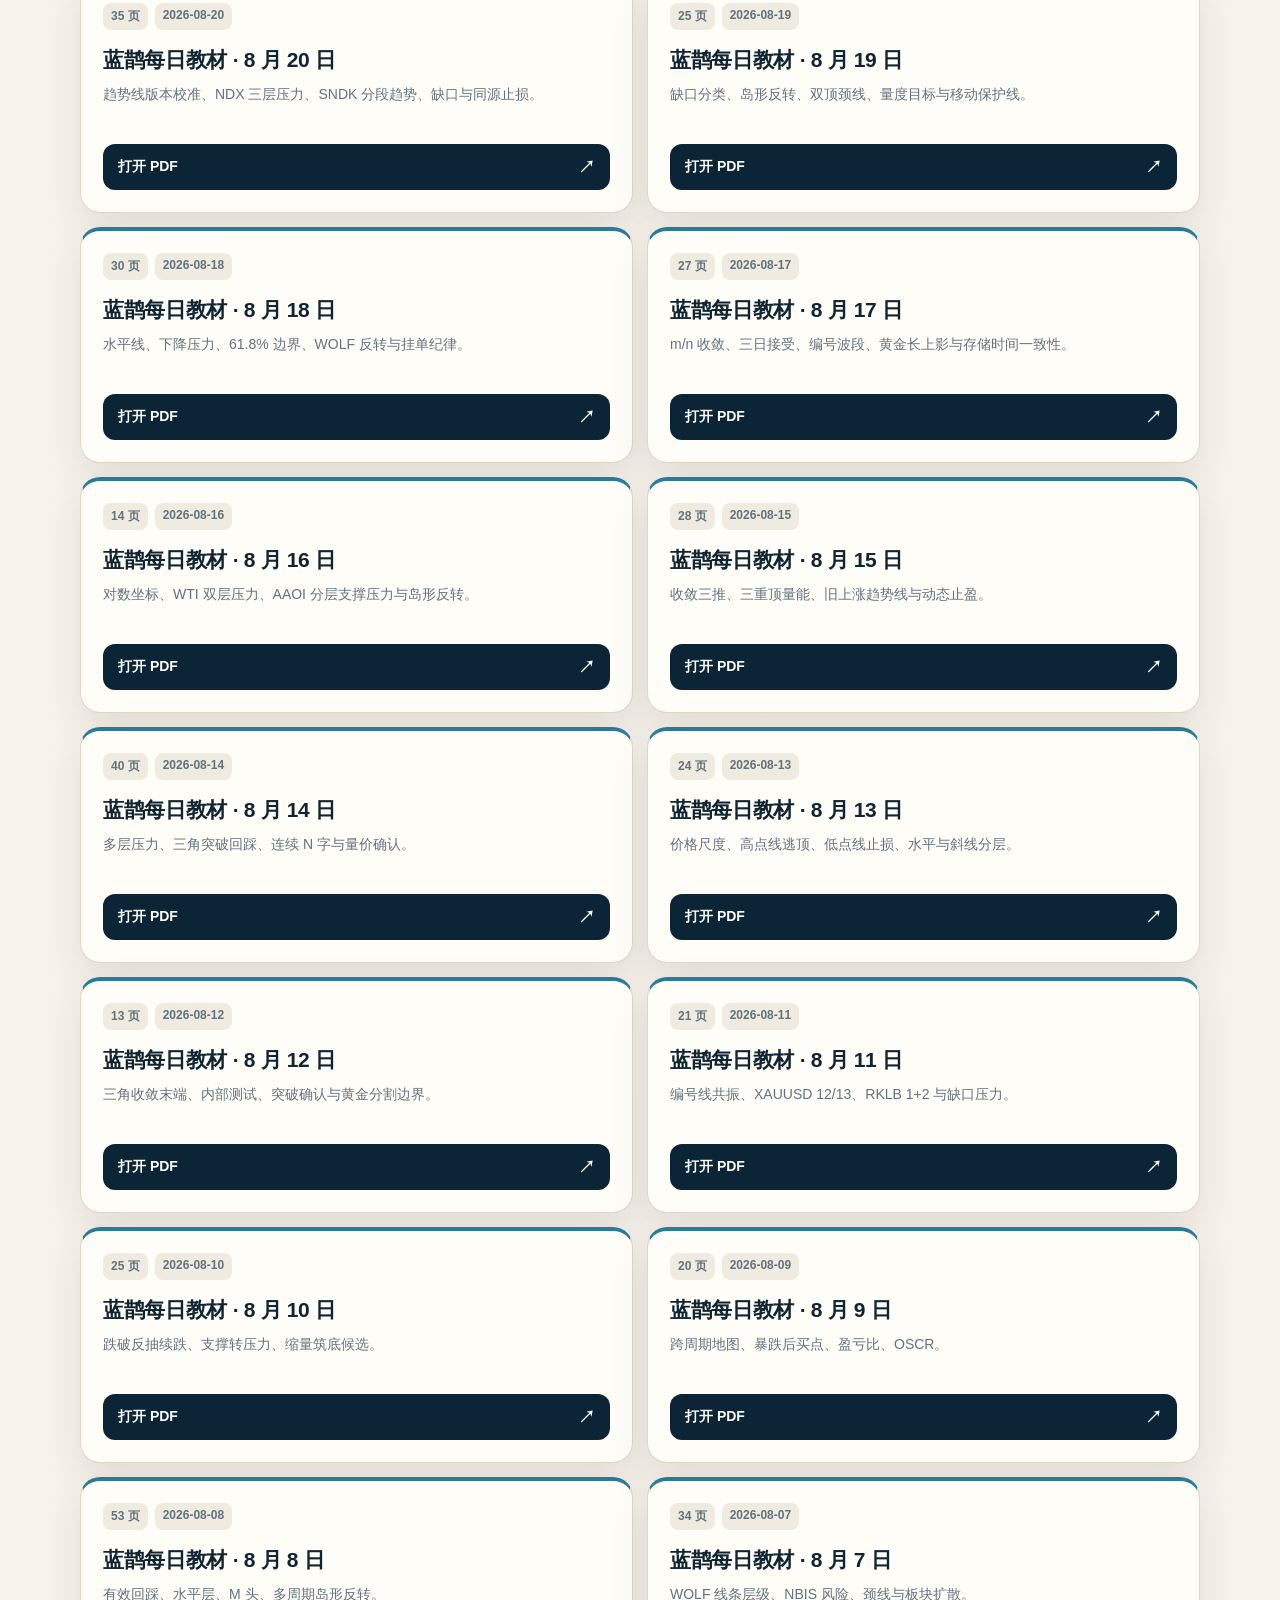
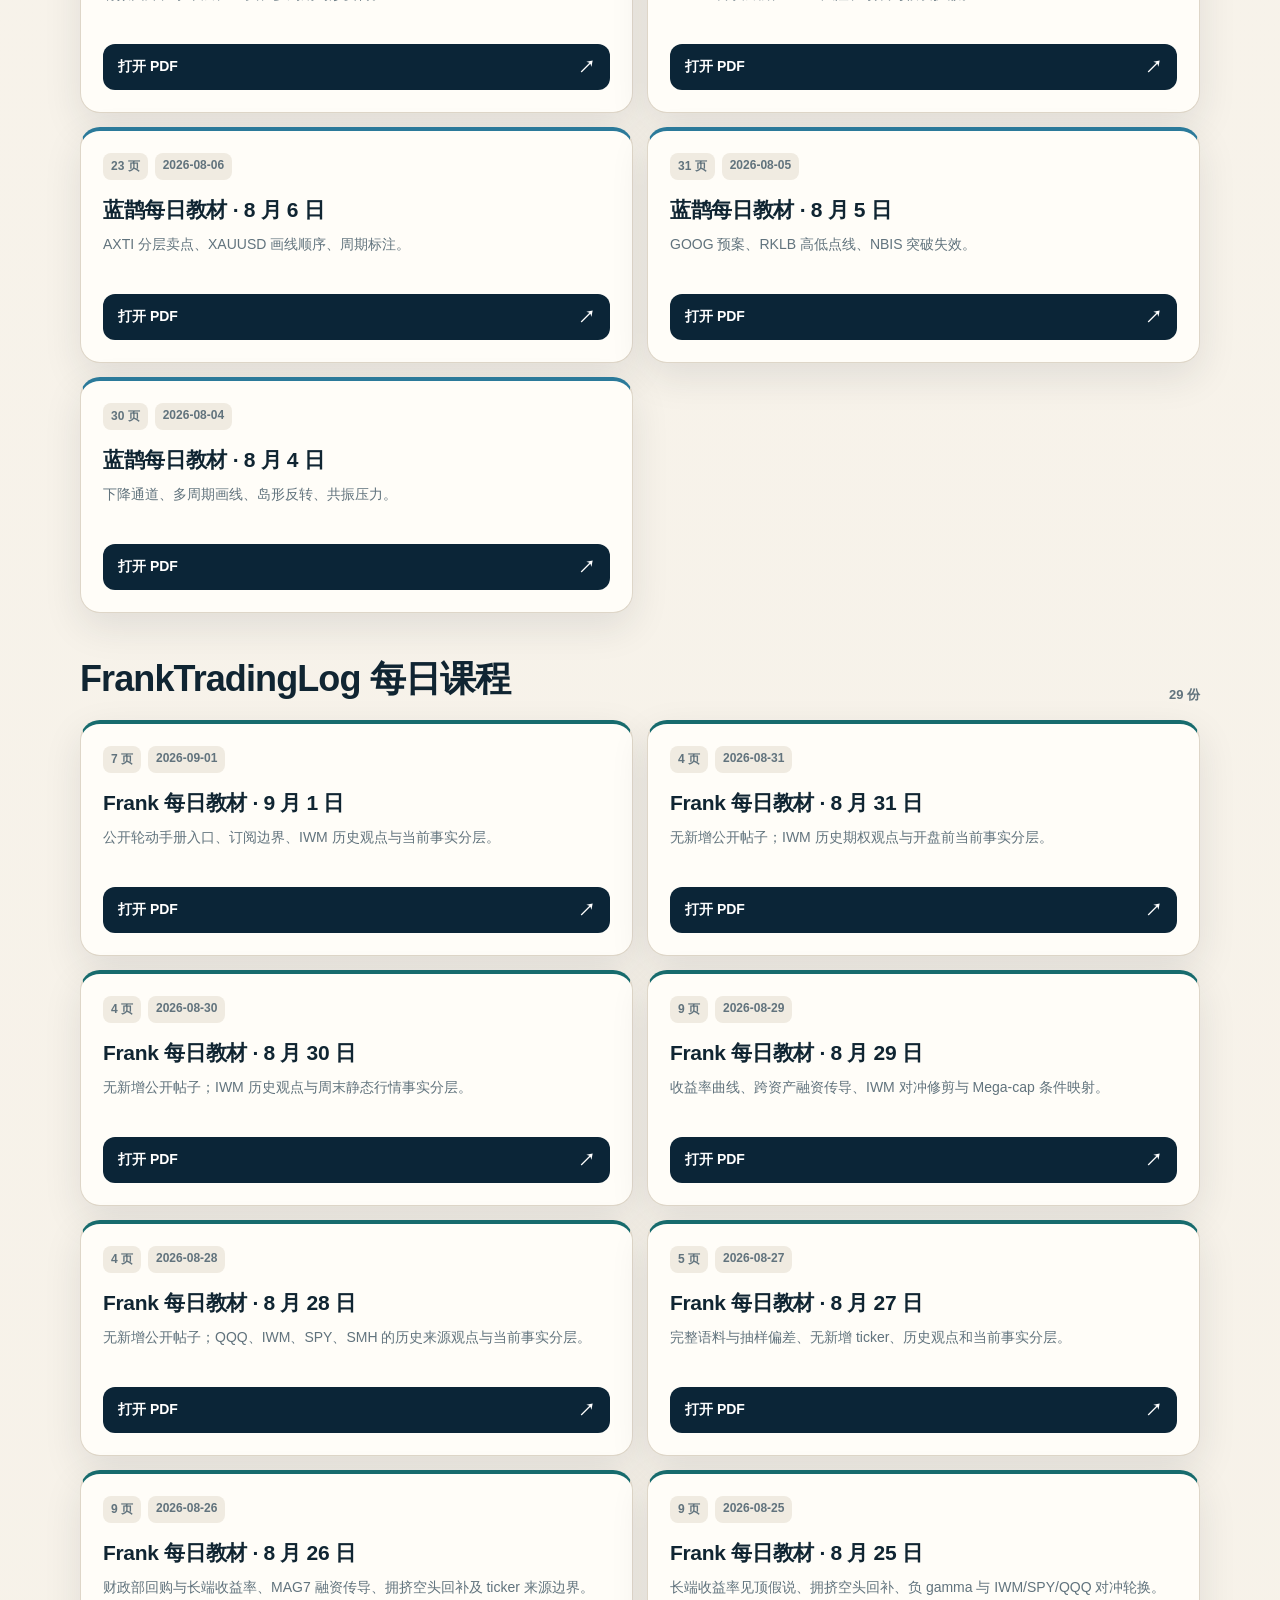
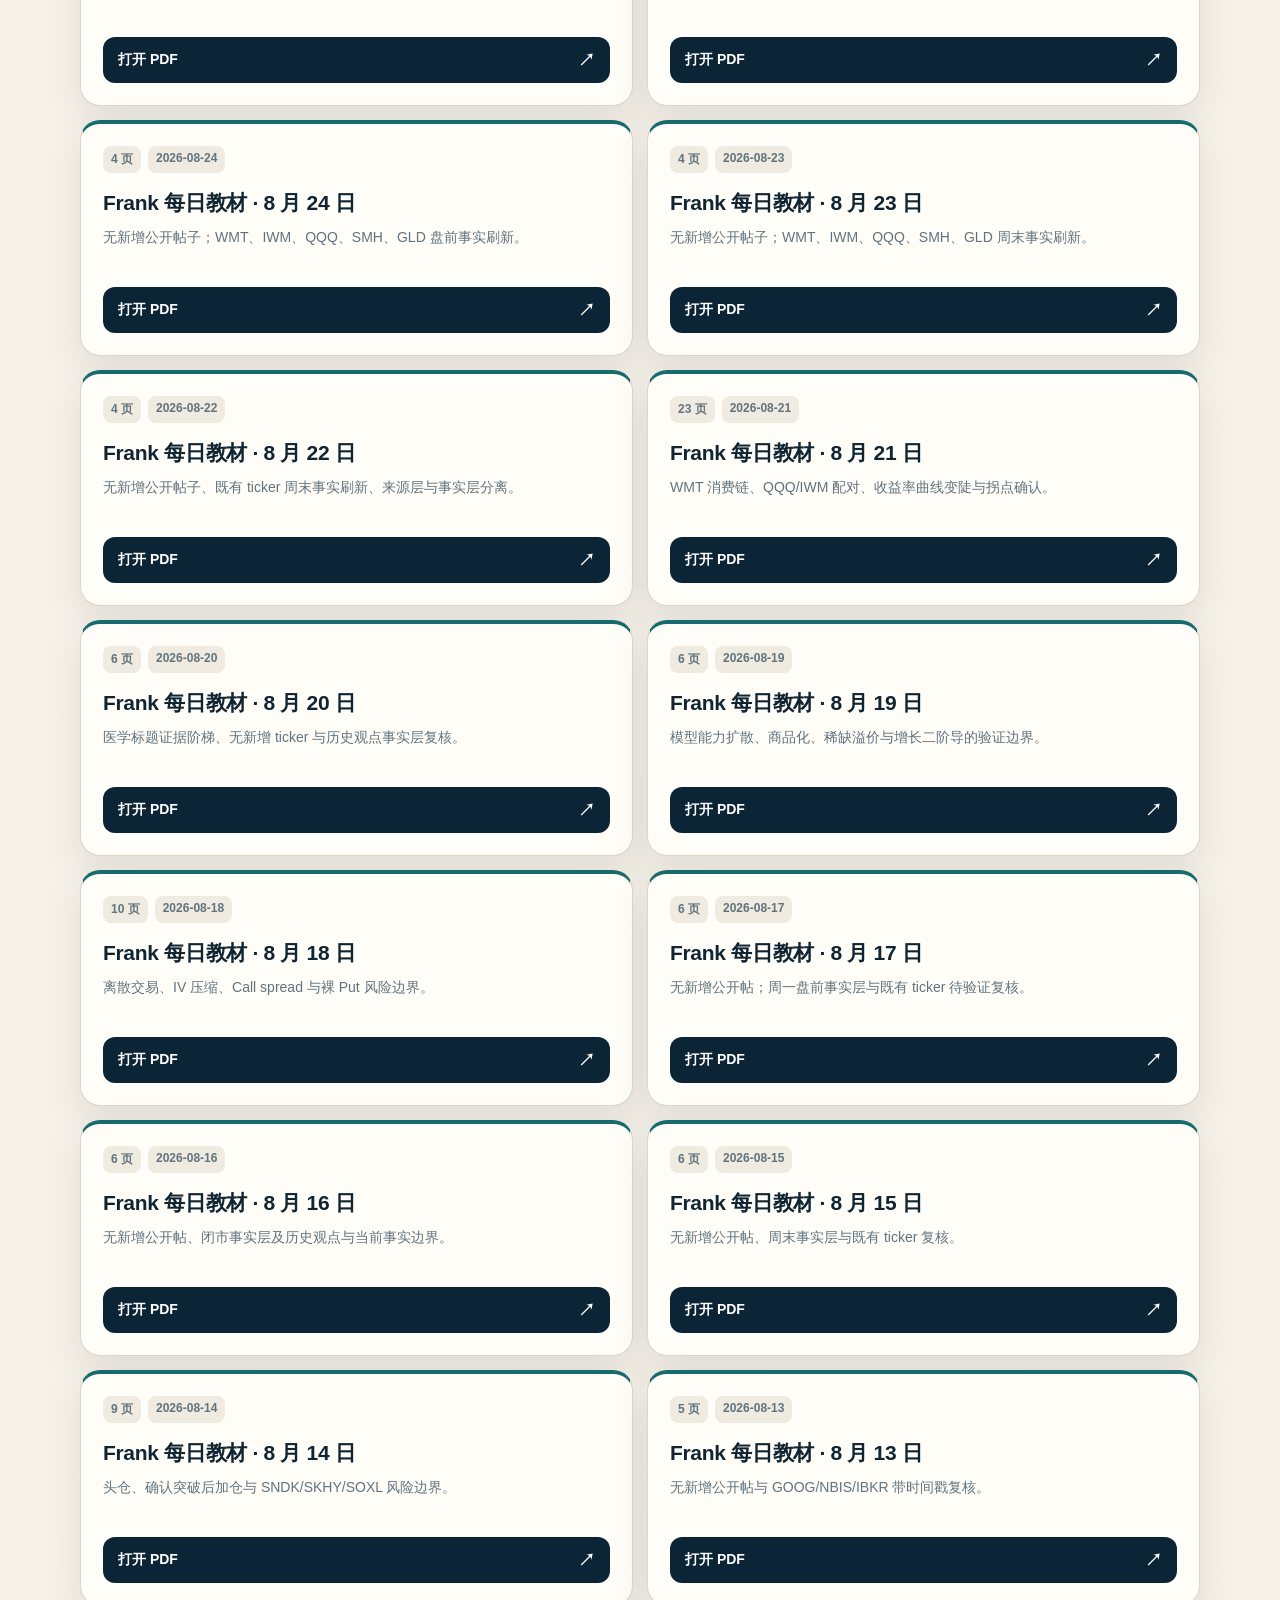
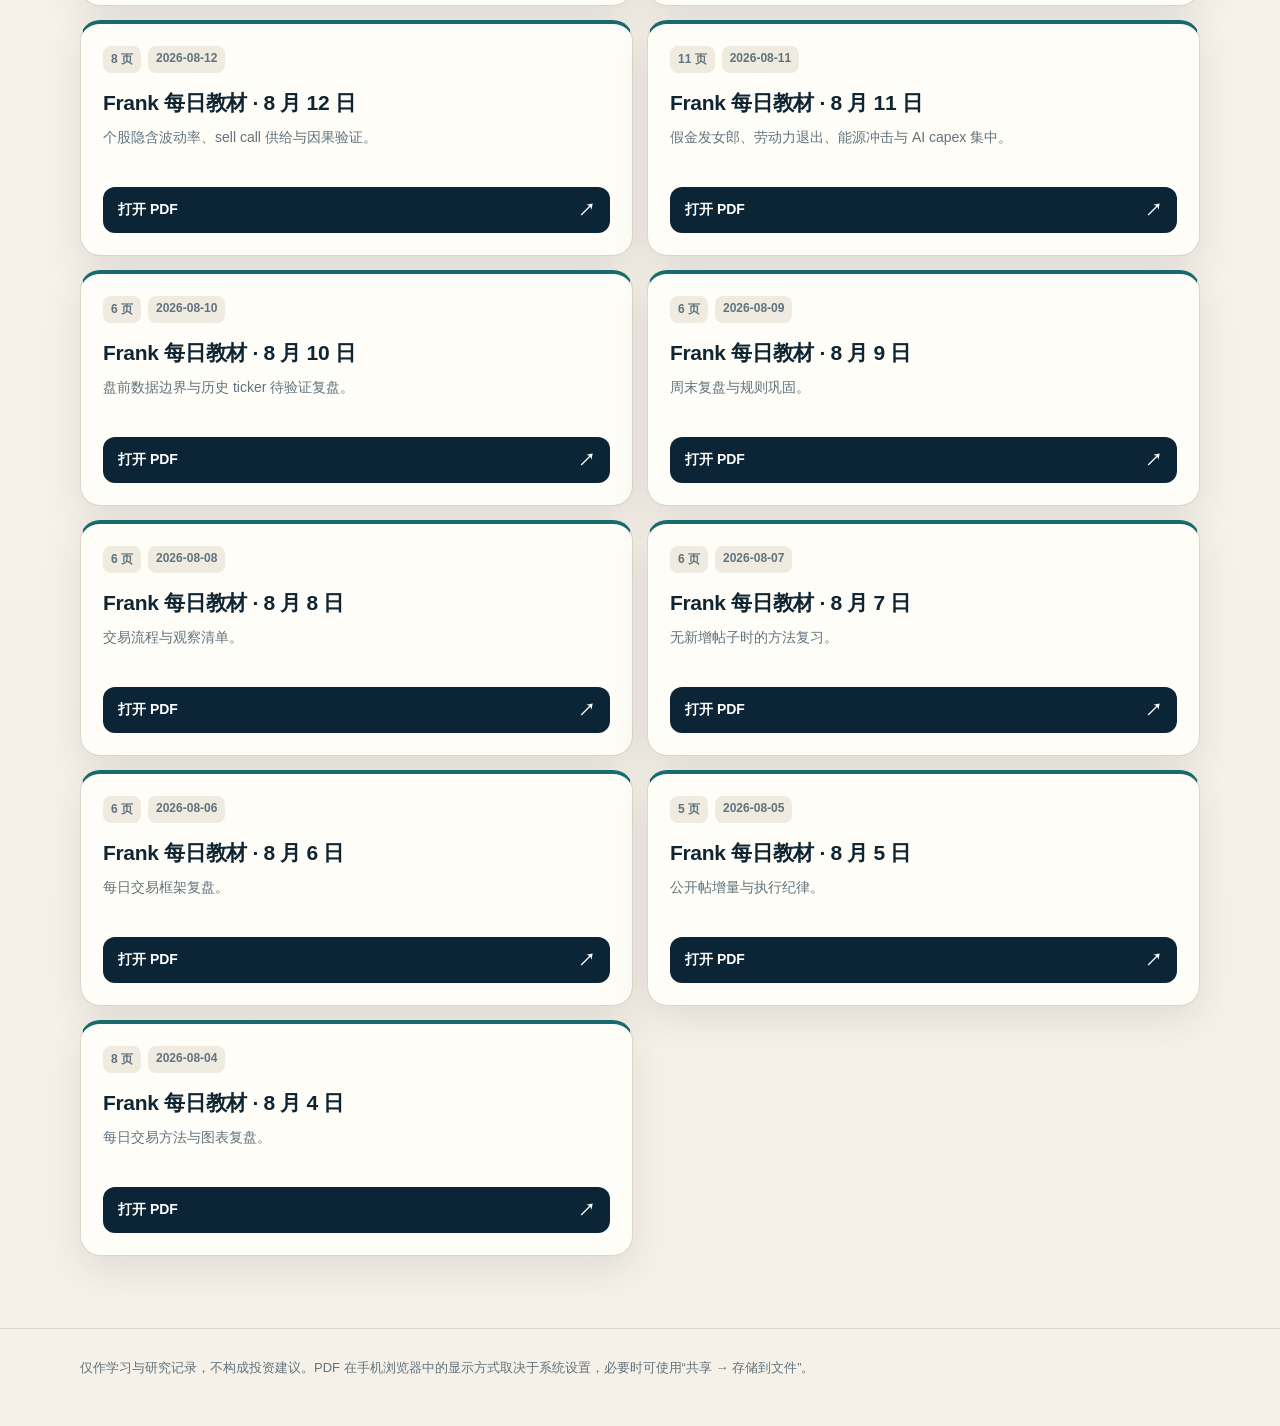
==== commit 2017d0d7: "Publish daily materials for 2026-09-01" ====
--- a/trading-materials/index.html
+++ b/trading-materials/index.html
@@ -145,10 +145,10 @@
         <h1>Trading<br />随身教材库</h1>
         <p class="lede">核心教材与每日课程的手机入口。点击任意卡片即可直接打开 PDF；页面可收藏到手机主屏幕。</p>
         <div class="summary" aria-label="资料概览">
-          <span>更新至 2026-08-31</span>
-          <span>64 份 PDF</span>
+          <span>更新至 2026-09-01</span>
+          <span>66 份 PDF</span>
           <span>8 份核心教材</span>
-          <span>56 份每日课程</span>
+          <span>58 份每日课程</span>
         </div>
       </div>
     </header>
@@ -228,9 +228,13 @@
       <section class="section" id="daily">
         <div class="section-head">
           <h2>红嘴蓝鹊每日课程</h2>
-          <span class="section-count">28 份</span>
+          <span class="section-count">29 份</span>
         </div>
         <div class="grid">
+          <article class="card lanque" data-search="红嘴蓝鹊 2026-09-01 SNDK MU 短期趋势线 BTC 地量 结构确认 认知边界">
+            <div class="meta"><span>18 页</span><span>2026-09-01</span></div><h3>蓝鹊每日教材 · 9 月 1 日</h3>
+            <p class="description">SNDK/MU 短期趋势线、BTC 地量、结构确认与认知边界。</p><a class="open" href="materials/daily/lanque-2026-09-01.pdf">打开 PDF</a>
+          </article>
           <article class="card lanque" data-search="红嘴蓝鹊 2026-08-31 BTC 月线 周线 突破 代理股 MSTR BMNR PURR AI 证据 策略">
             <div class="meta"><span>19 页</span><span>2026-08-31</span></div><h3>蓝鹊每日教材 · 8 月 31 日</h3>
             <p class="description">BTC 月周突破、代理股独立门槛、AI 证据纪律与策略层级。</p><a class="open" href="materials/daily/lanque-2026-08-31.pdf">打开 PDF</a>
@@ -349,9 +353,13 @@
       <section class="section" id="frank">
         <div class="section-head">
           <h2>FrankTradingLog 每日课程</h2>
-          <span class="section-count">28 份</span>
+          <span class="section-count">29 份</span>
         </div>
         <div class="grid">
+          <article class="card frank" data-search="FrankTradingLog Frank 2026-09-01 全球股指 大宗商品 轮动手册 订阅边界 IWM 当前事实">
+            <div class="meta"><span>7 页</span><span>2026-09-01</span></div><h3>Frank 每日教材 · 9 月 1 日</h3>
+            <p class="description">公开轮动手册入口、订阅边界、IWM 历史观点与当前事实分层。</p><a class="open" href="materials/daily/frank-2026-09-01.pdf">打开 PDF</a>
+          </article>
           <article class="card frank" data-search="FrankTradingLog Frank 2026-08-31 无新增 IWM 历史期权 开盘前 当前事实 证据纪律">
             <div class="meta"><span>4 页</span><span>2026-08-31</span></div><h3>Frank 每日教材 · 8 月 31 日</h3>
             <p class="description">无新增公开帖子；IWM 历史期权观点与开盘前当前事实分层。</p><a class="open" href="materials/daily/frank-2026-08-31.pdf">打开 PDF</a>
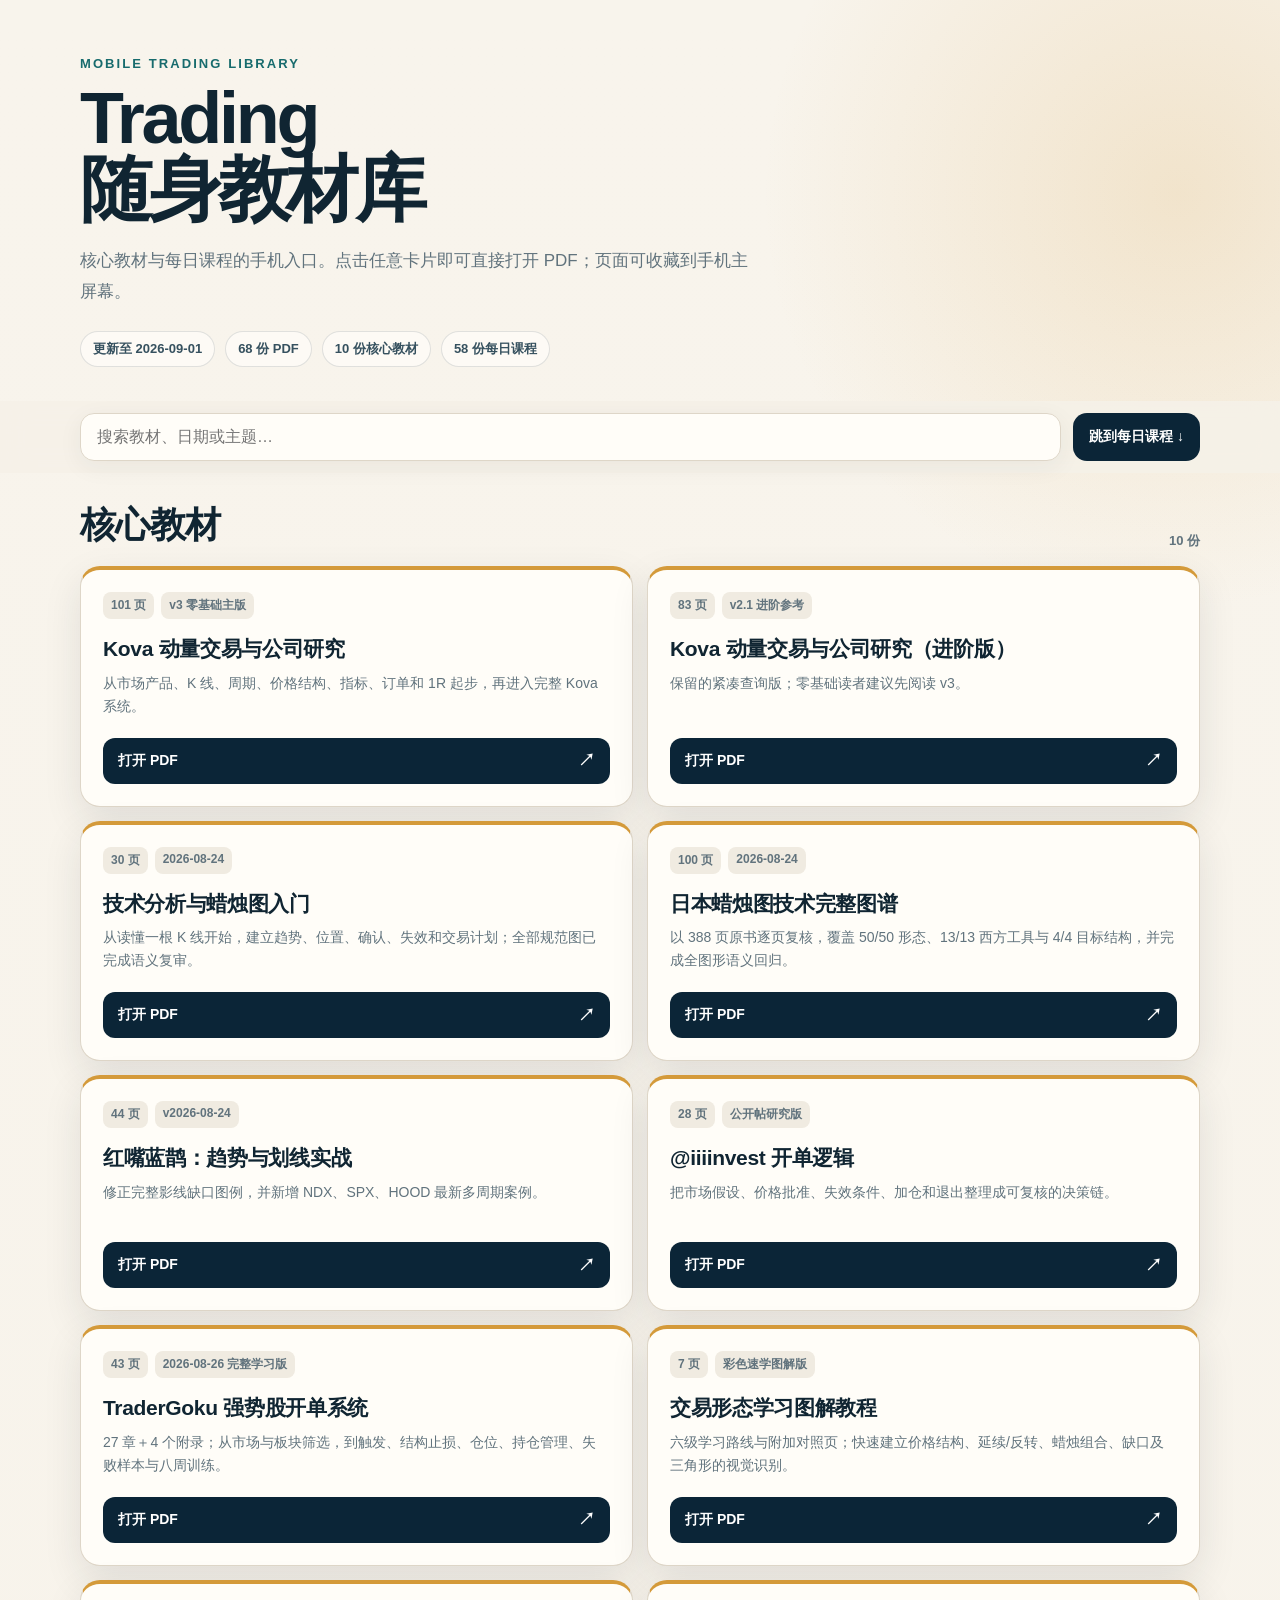
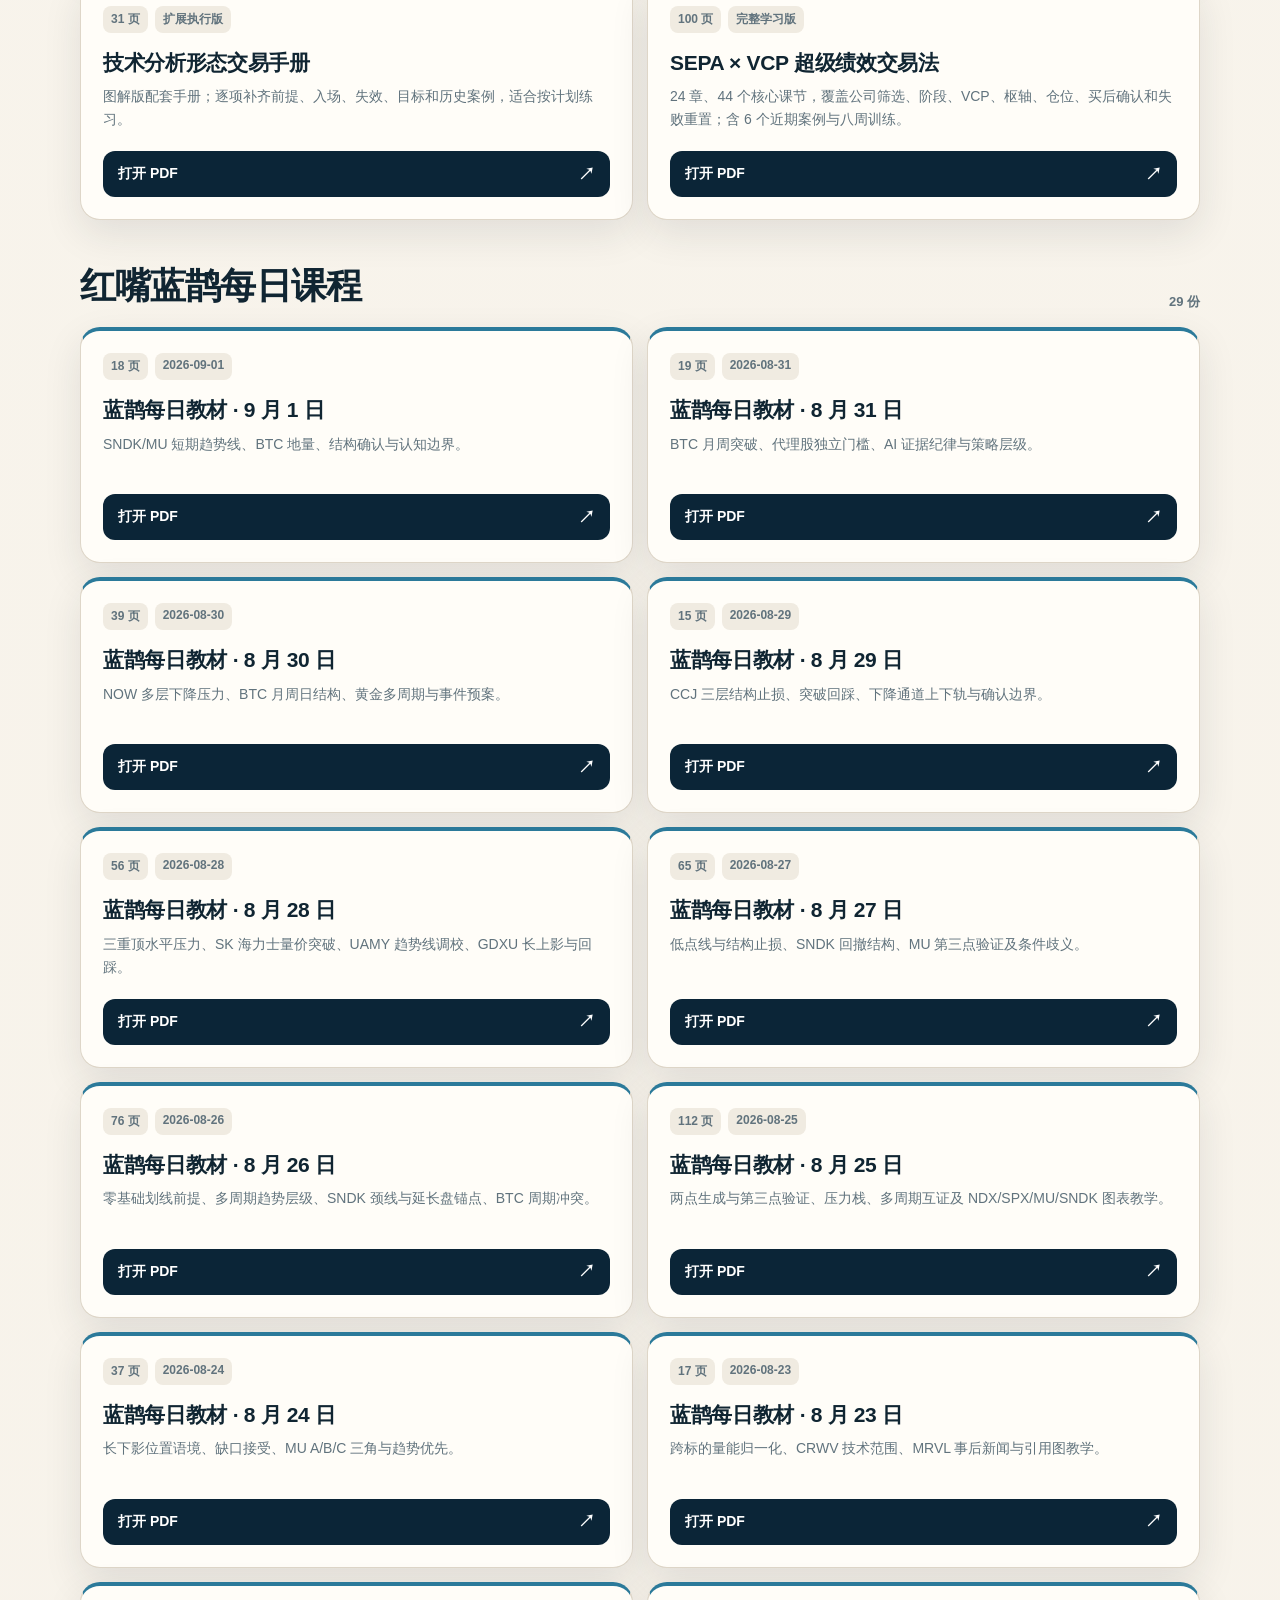
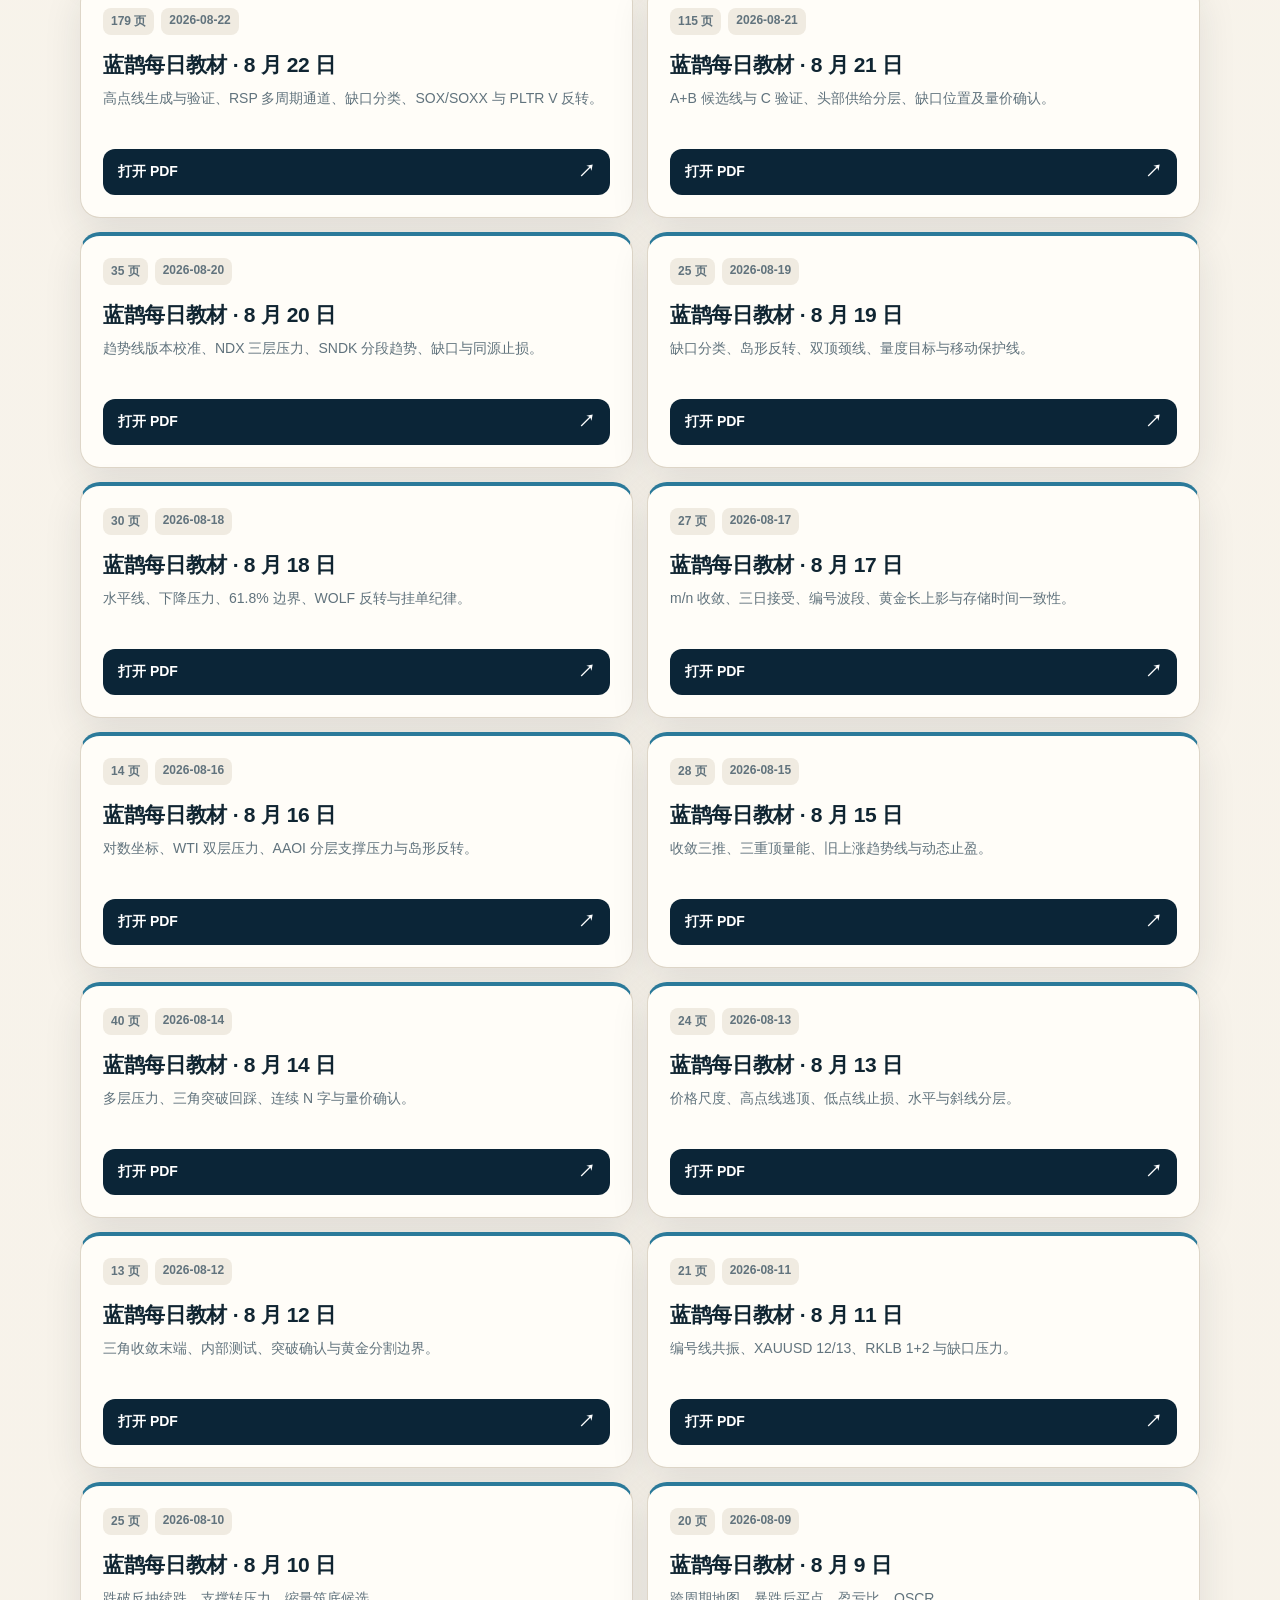
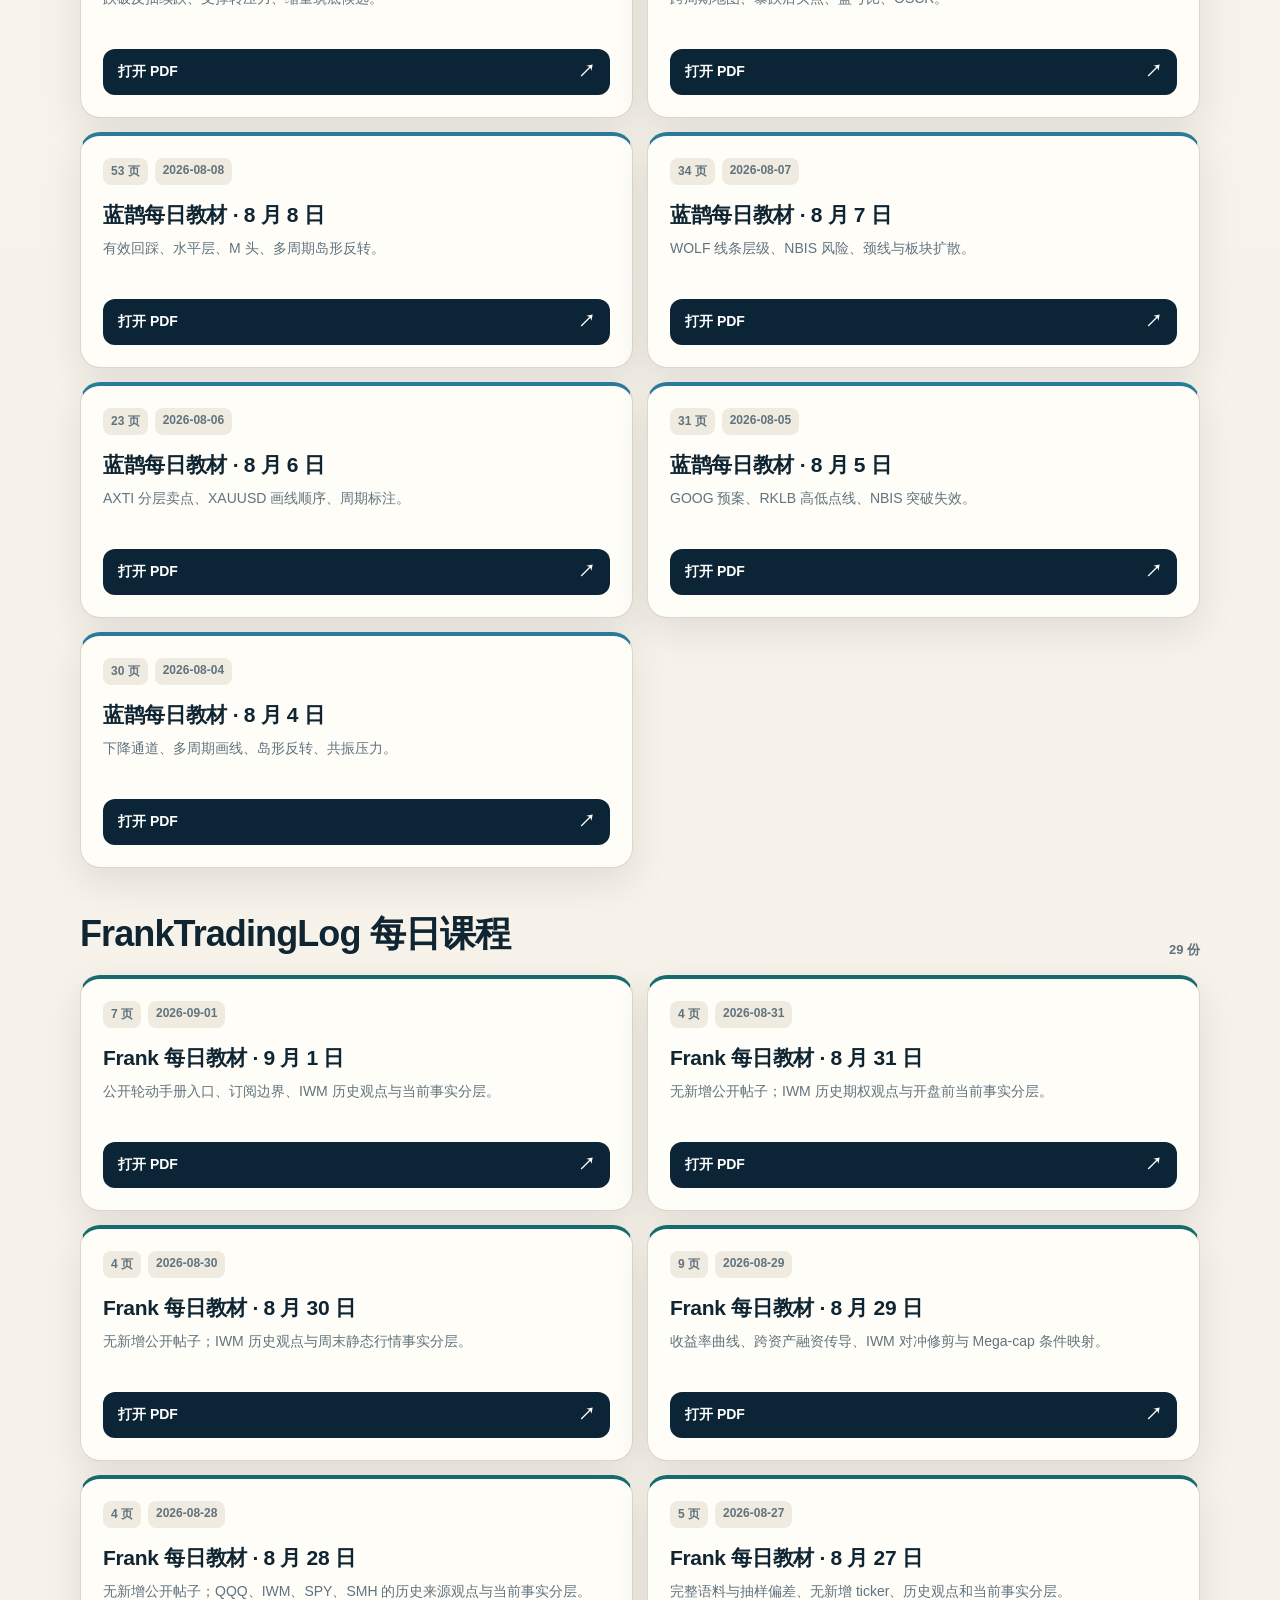
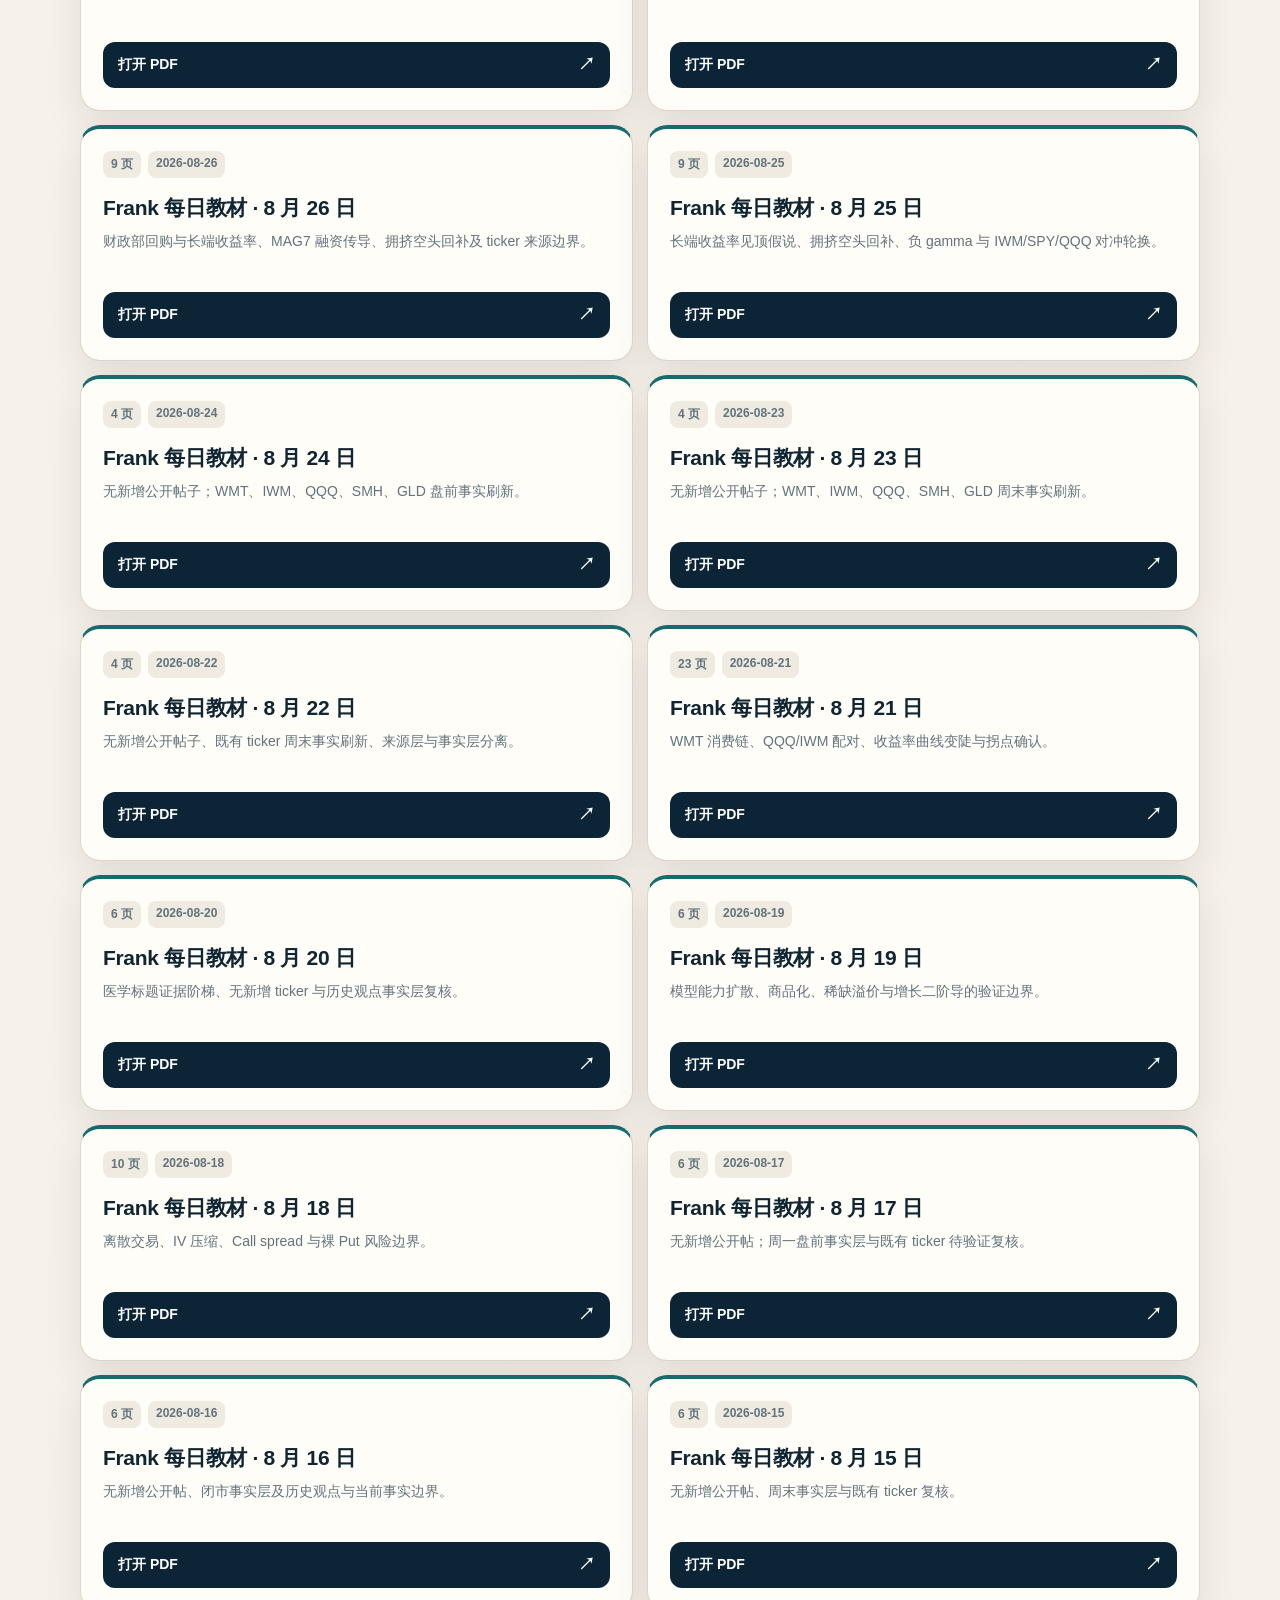
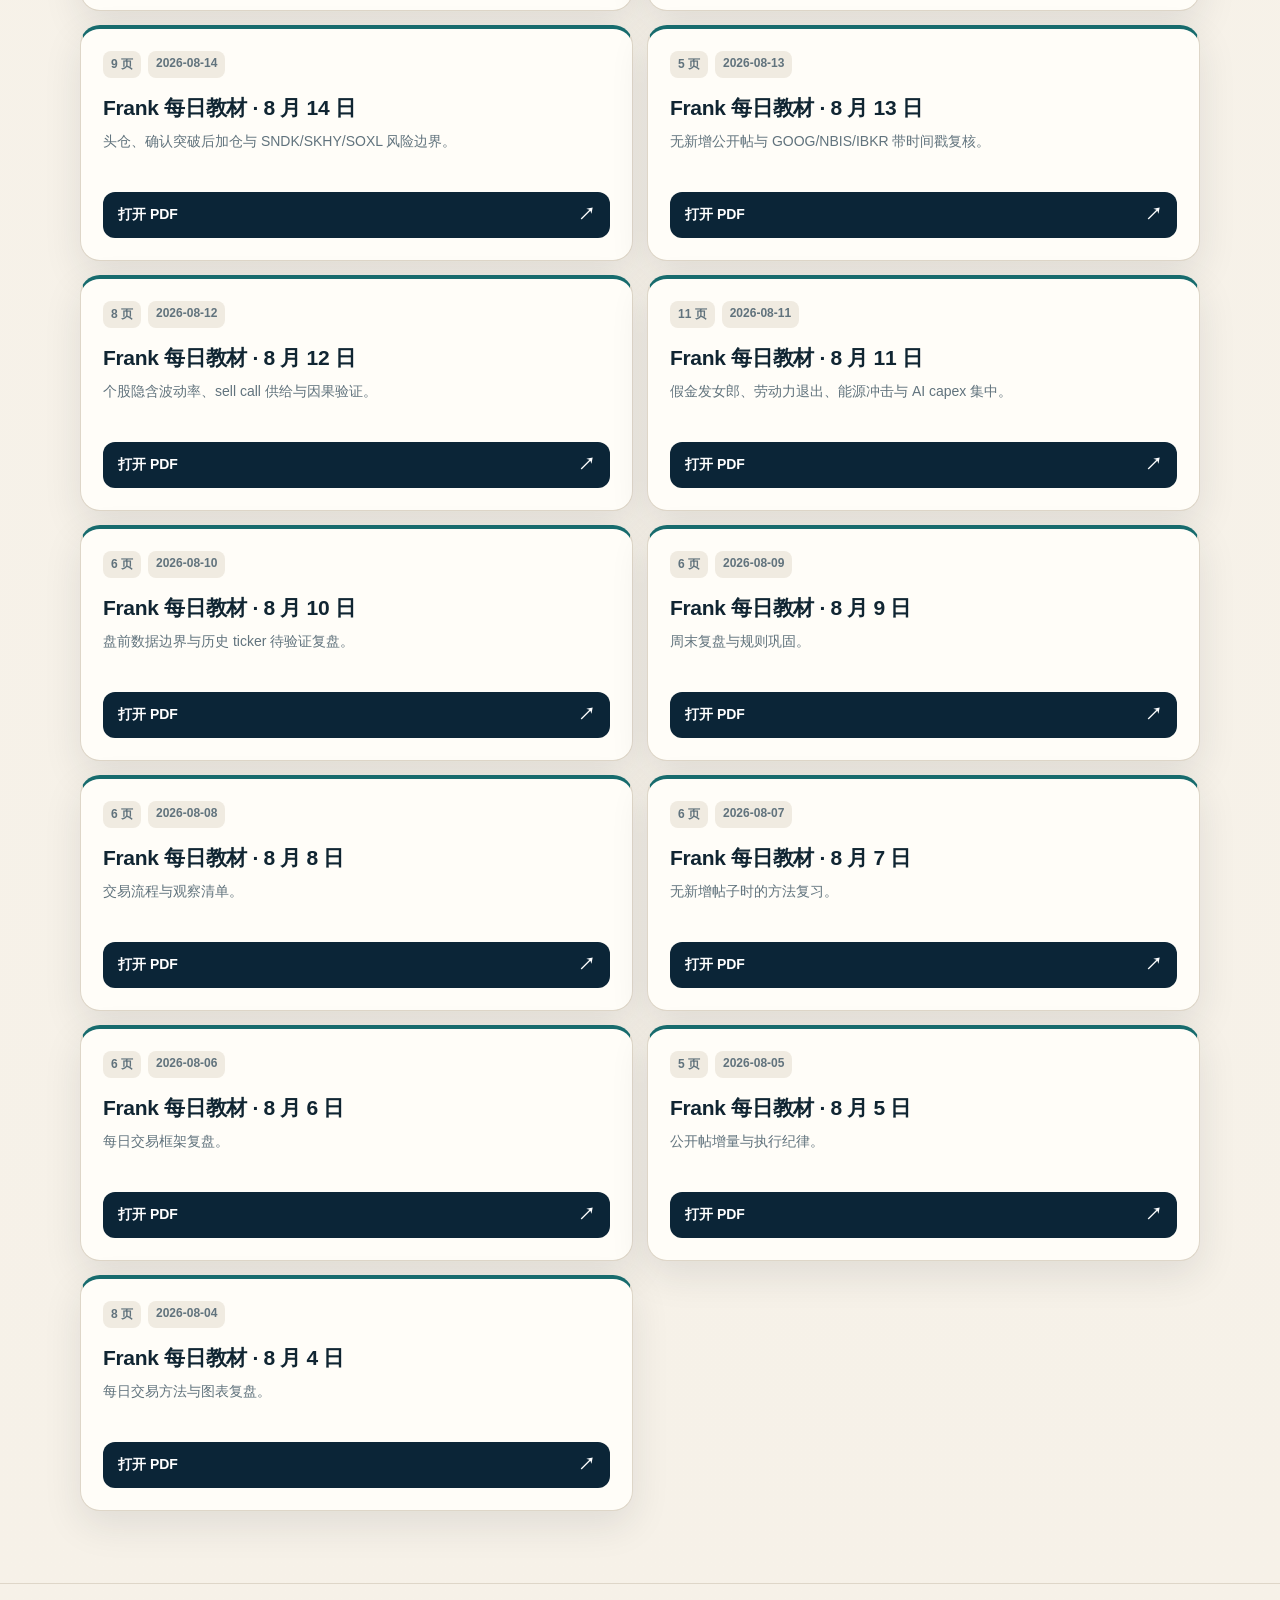
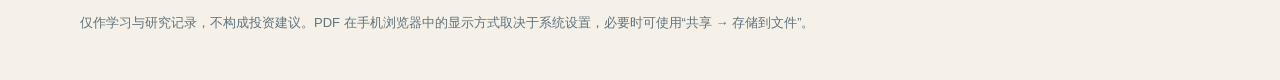
==== commit 266ed704: "Add technical pattern textbooks to mobile library" ====
--- a/trading-materials/index.html
+++ b/trading-materials/index.html
@@ -146,8 +146,8 @@
         <p class="lede">核心教材与每日课程的手机入口。点击任意卡片即可直接打开 PDF；页面可收藏到手机主屏幕。</p>
         <div class="summary" aria-label="资料概览">
           <span>更新至 2026-09-01</span>
-          <span>66 份 PDF</span>
-          <span>8 份核心教材</span>
+          <span>68 份 PDF</span>
+          <span>10 份核心教材</span>
           <span>58 份每日课程</span>
         </div>
       </div>
@@ -164,7 +164,7 @@
       <section class="section" id="core">
         <div class="section-head">
           <h2>核心教材</h2>
-          <span class="section-count">8 份</span>
+          <span class="section-count">10 份</span>
         </div>
         <div class="grid">
           <article class="card core" data-search="Kova 动量交易 零基础 K线 周期 结构 指标 订单 1R 公司研究">
@@ -214,6 +214,20 @@
             <h3>TraderGoku 强势股开单系统</h3>
             <p class="description">27 章＋4 个附录；从市场与板块筛选，到触发、结构止损、仓位、持仓管理、失败样本与八周训练。</p>
             <a class="open" href="materials/core/tradergoku-opening.pdf">打开 PDF</a>
+          </article>
+
+          <article class="card core" data-search="交易形态 学习 图解 教程 技术分析 价格结构 延续 反转 蜡烛 缺口 三角旗 对称三角形 新手">
+            <div class="meta"><span>7 页</span><span>彩色速学图解版</span></div>
+            <h3>交易形态学习图解教程</h3>
+            <p class="description">六级学习路线与附加对照页；快速建立价格结构、延续/反转、蜡烛组合、缺口及三角形的视觉识别。</p>
+            <a class="open" href="materials/core/technical-patterns-infographic.pdf">打开 PDF</a>
+          </article>
+
+          <article class="card core" data-search="技术分析 形态 交易手册 前提 入场 失效 目标 案例 AAPL TSLA NVDA MSTR PLTR">
+            <div class="meta"><span>31 页</span><span>扩展执行版</span></div>
+            <h3>技术分析形态交易手册</h3>
+            <p class="description">图解版配套手册；逐项补齐前提、入场、失效、目标和历史案例，适合按计划练习。</p>
+            <a class="open" href="materials/core/technical-patterns-manual.pdf">打开 PDF</a>
           </article>
 
           <article class="card core" data-search="Minervini SEPA VCP 超级绩效 成长股 阶段分析 枢轴 3-C 确认 违规 失败重置">
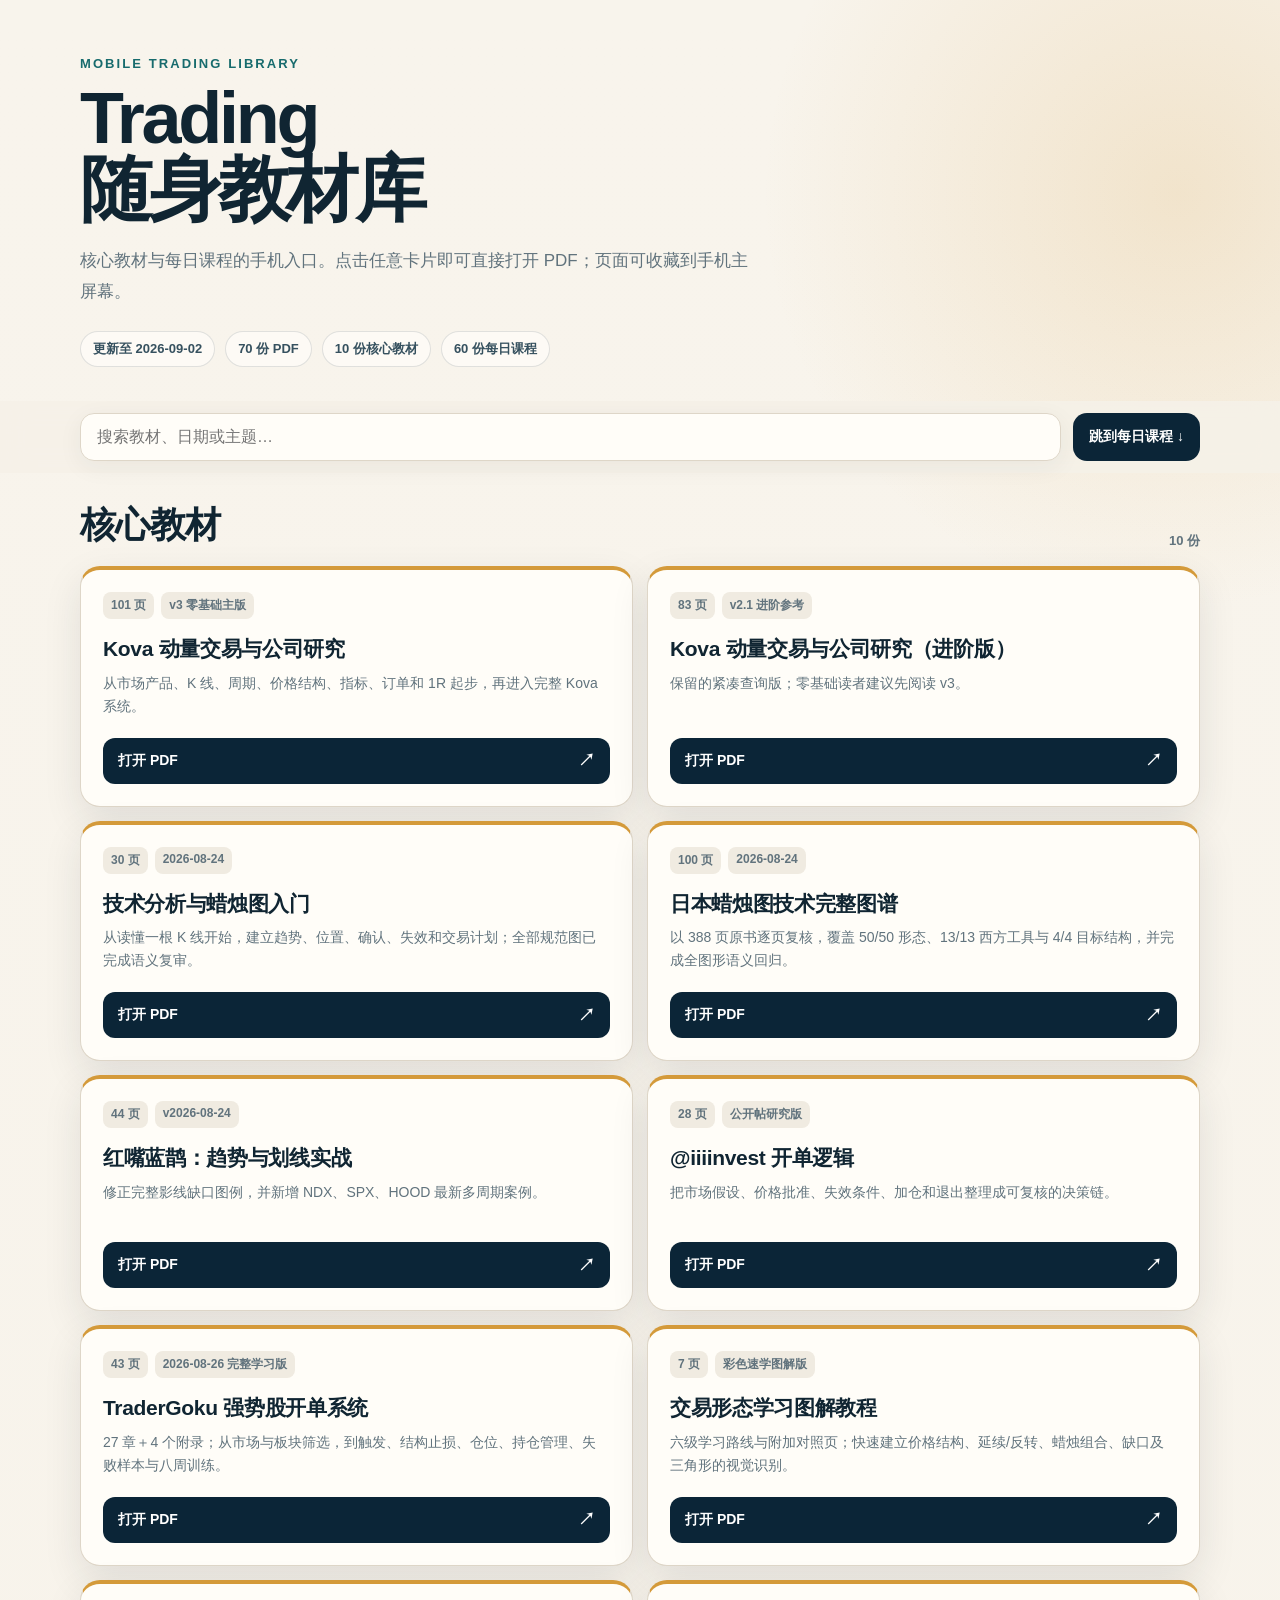
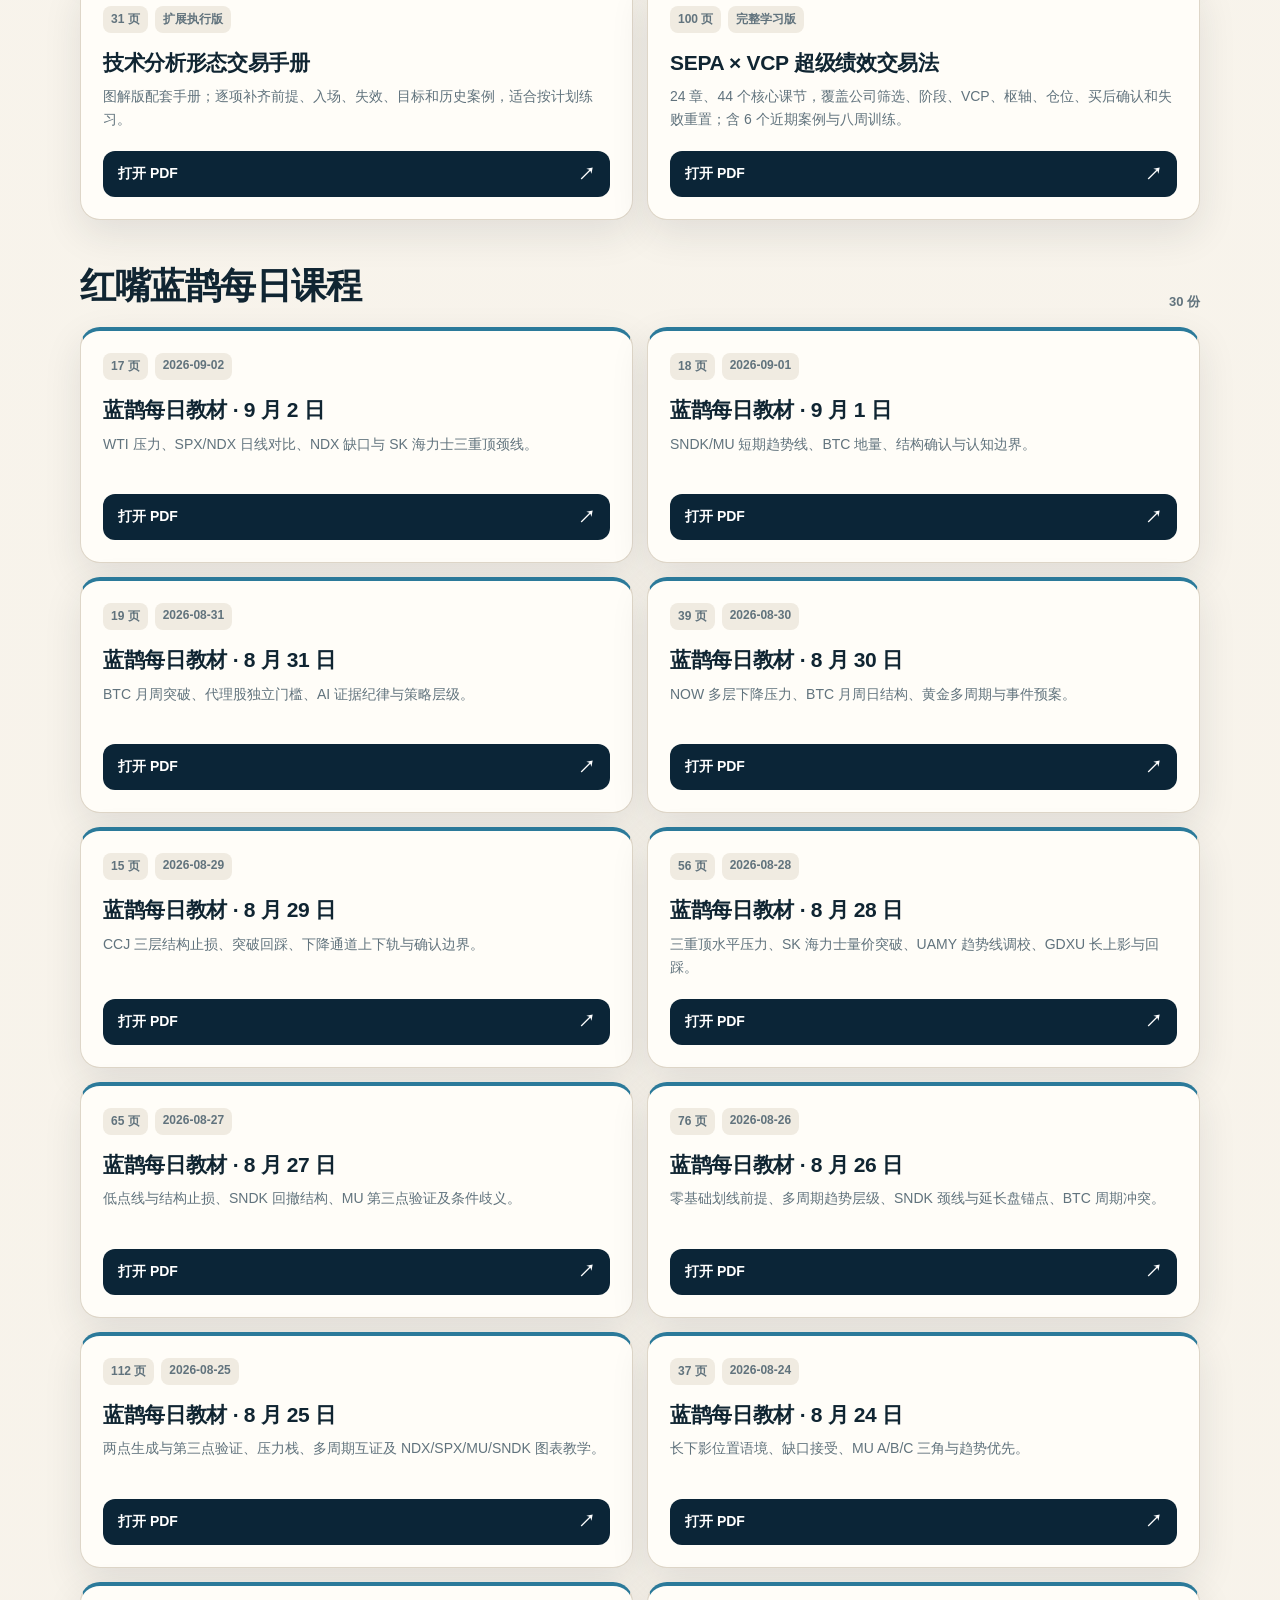
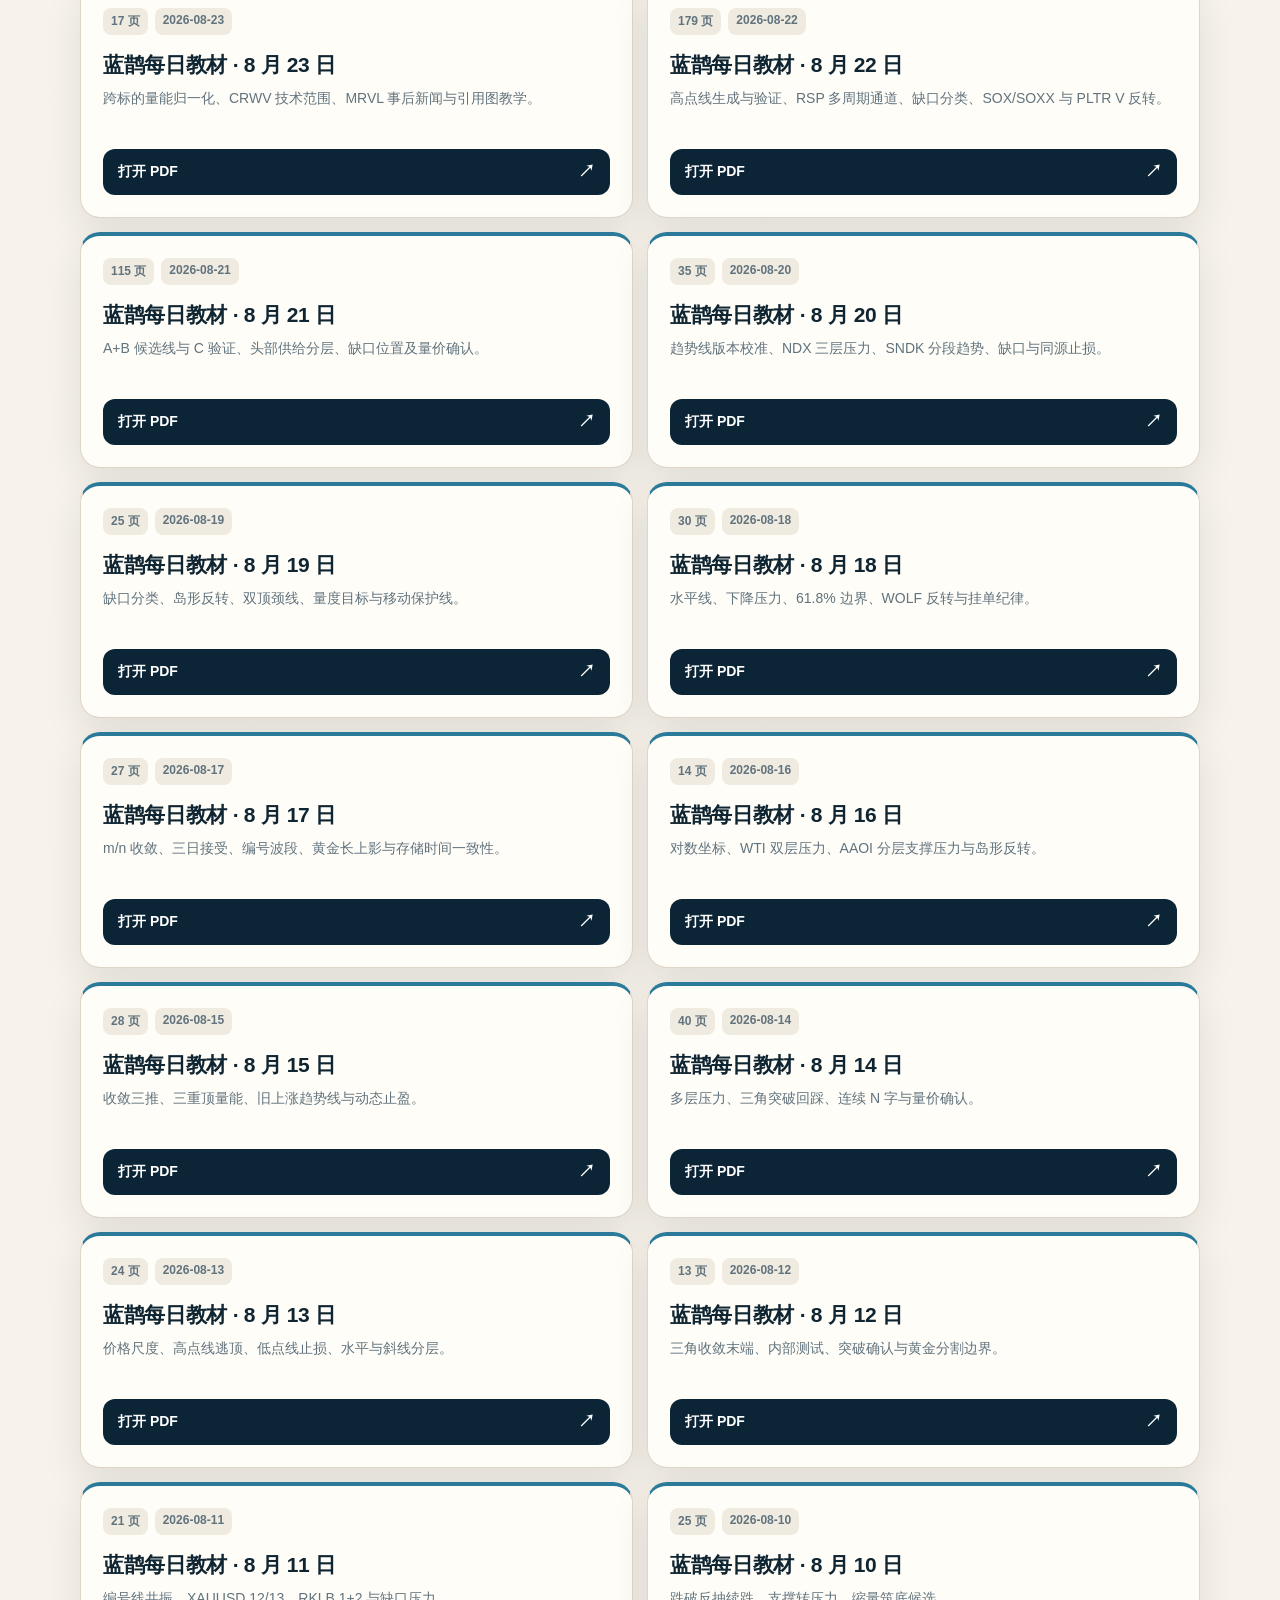
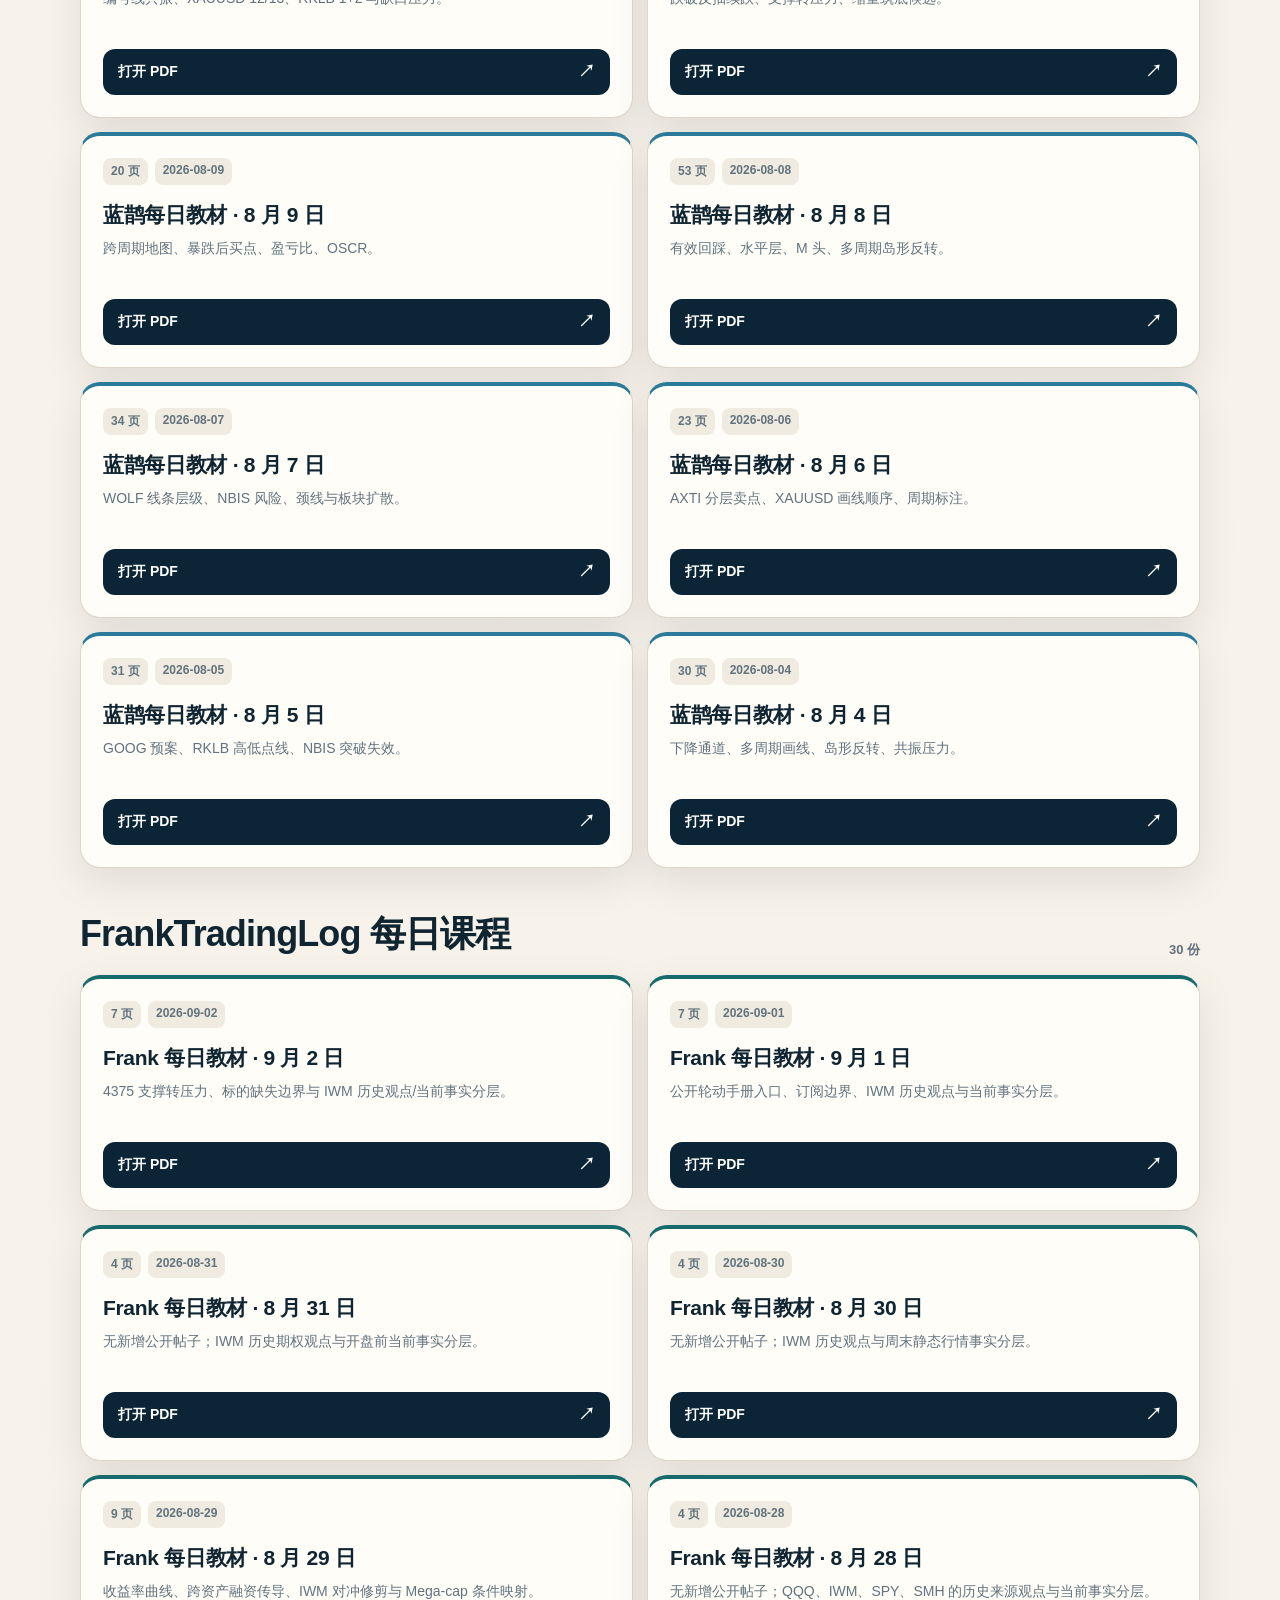
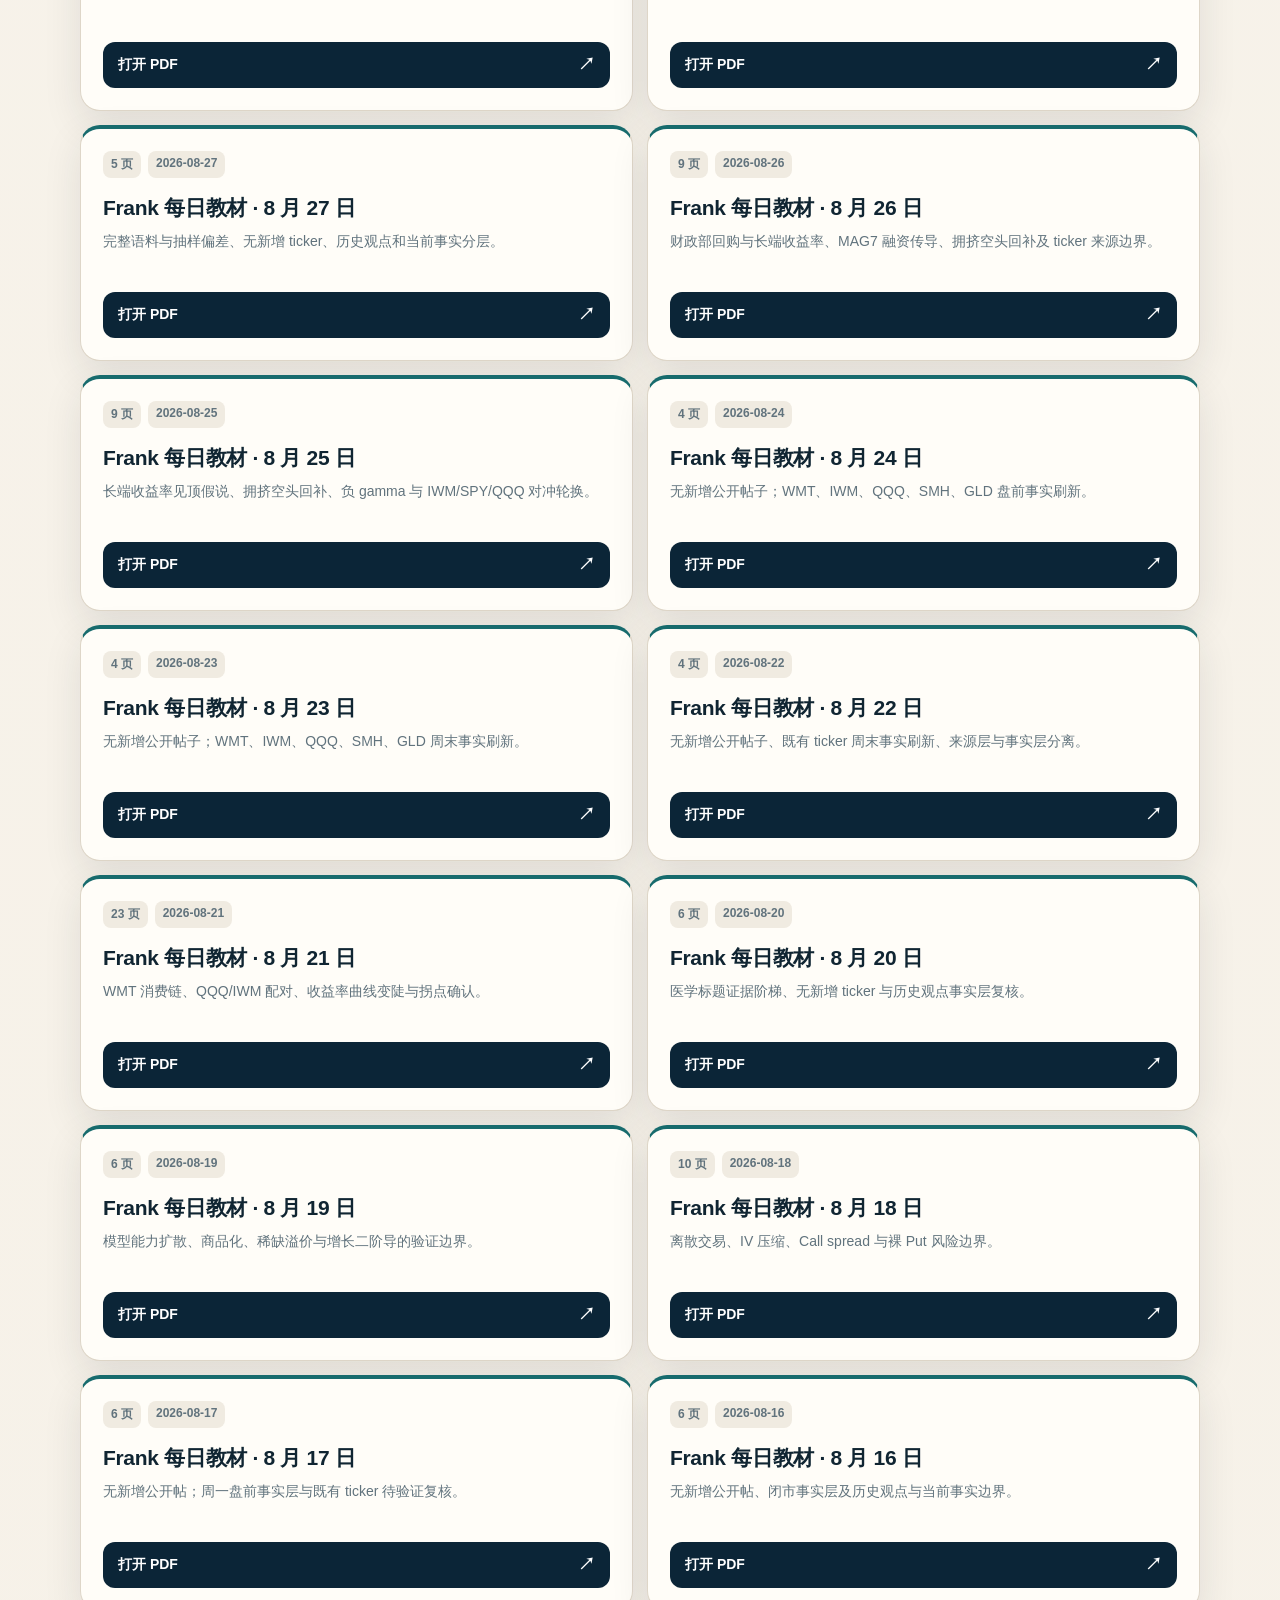
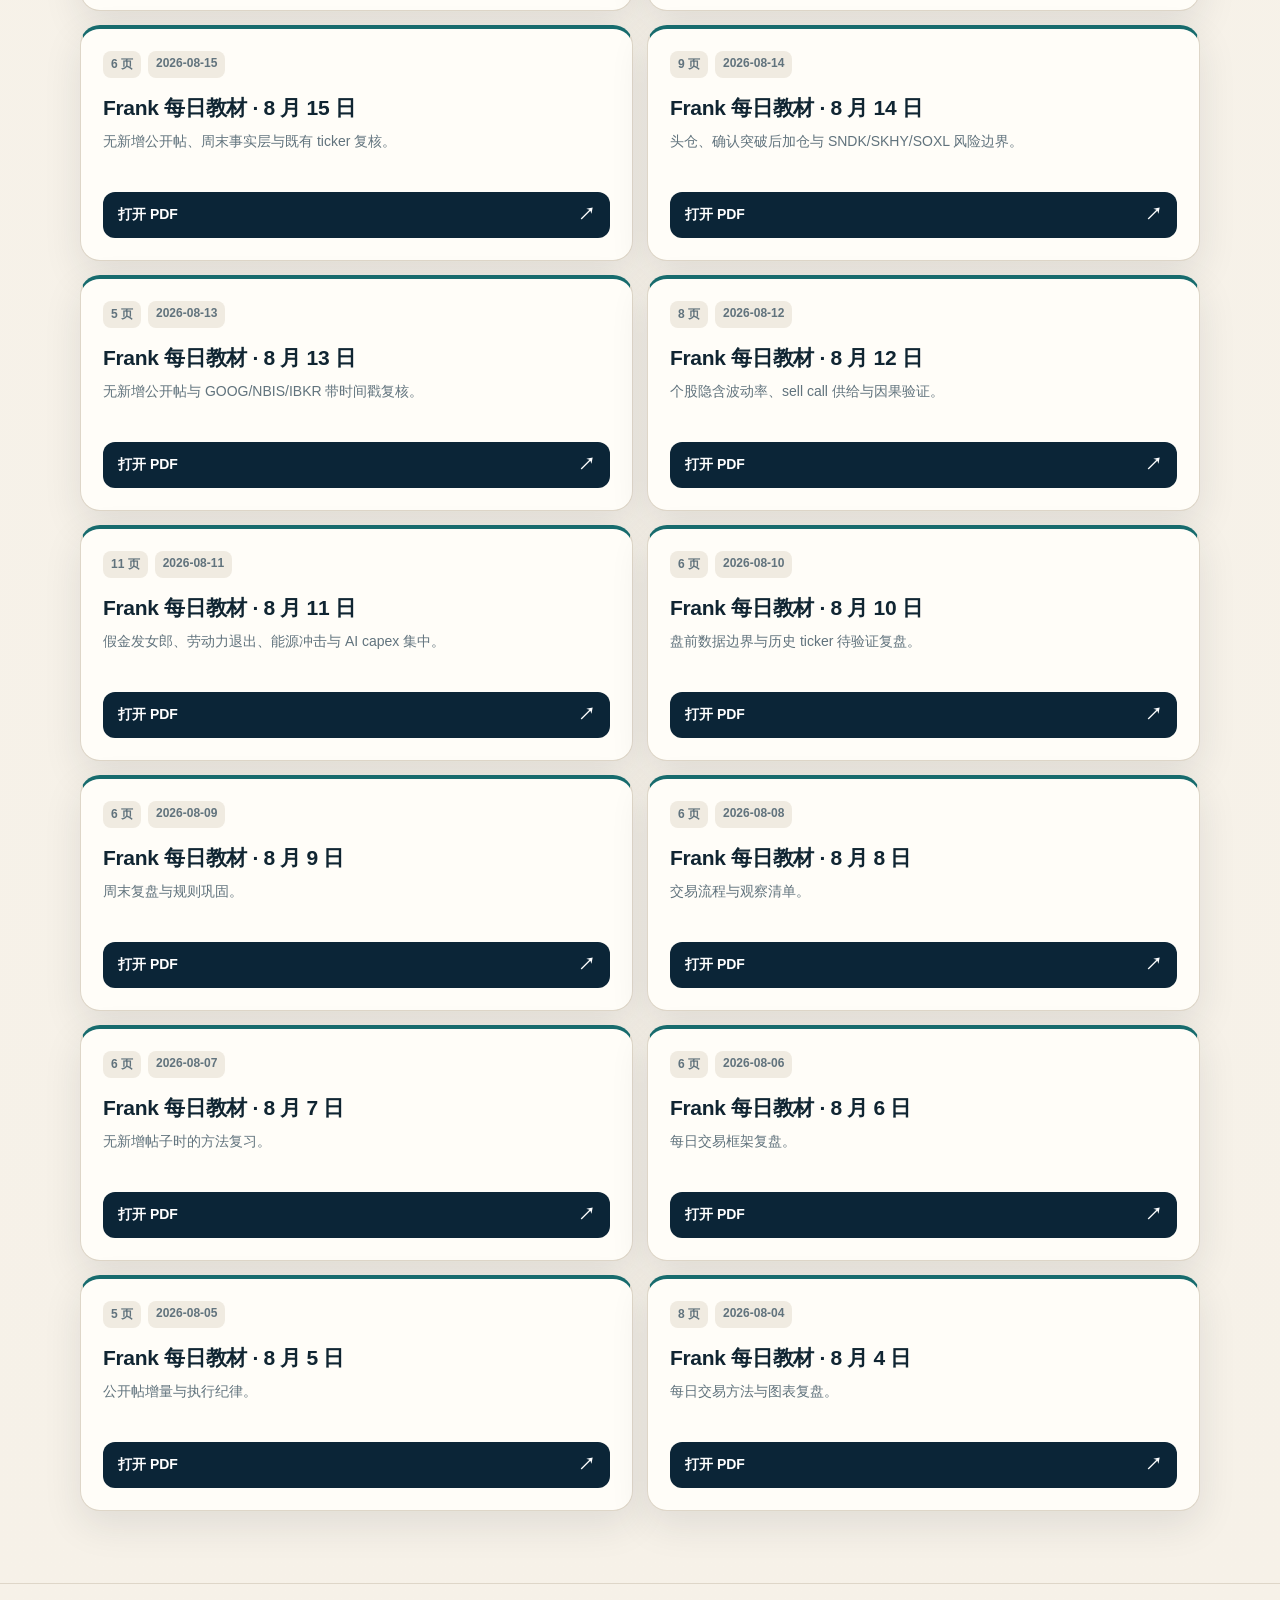
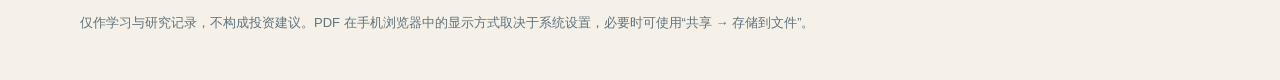
==== commit ef5b6188: "Publish daily materials for 2026-09-02" ====
--- a/trading-materials/index.html
+++ b/trading-materials/index.html
@@ -145,10 +145,10 @@
         <h1>Trading<br />随身教材库</h1>
         <p class="lede">核心教材与每日课程的手机入口。点击任意卡片即可直接打开 PDF；页面可收藏到手机主屏幕。</p>
         <div class="summary" aria-label="资料概览">
-          <span>更新至 2026-09-01</span>
-          <span>68 份 PDF</span>
+          <span>更新至 2026-09-02</span>
+          <span>70 份 PDF</span>
           <span>10 份核心教材</span>
-          <span>58 份每日课程</span>
+          <span>60 份每日课程</span>
         </div>
       </div>
     </header>
@@ -242,9 +242,13 @@
       <section class="section" id="daily">
         <div class="section-head">
           <h2>红嘴蓝鹊每日课程</h2>
-          <span class="section-count">29 份</span>
+          <span class="section-count">30 份</span>
         </div>
         <div class="grid">
+          <article class="card lanque" data-search="红嘴蓝鹊 2026-09-02 WTI 原油 SPX NDX 日线 缺口 压力 支撑 SK海力士 三重顶 颈线">
+            <div class="meta"><span>17 页</span><span>2026-09-02</span></div><h3>蓝鹊每日教材 · 9 月 2 日</h3>
+            <p class="description">WTI 压力、SPX/NDX 日线对比、NDX 缺口与 SK 海力士三重顶颈线。</p><a class="open" href="materials/daily/lanque-2026-09-02.pdf">打开 PDF</a>
+          </article>
           <article class="card lanque" data-search="红嘴蓝鹊 2026-09-01 SNDK MU 短期趋势线 BTC 地量 结构确认 认知边界">
             <div class="meta"><span>18 页</span><span>2026-09-01</span></div><h3>蓝鹊每日教材 · 9 月 1 日</h3>
             <p class="description">SNDK/MU 短期趋势线、BTC 地量、结构确认与认知边界。</p><a class="open" href="materials/daily/lanque-2026-09-01.pdf">打开 PDF</a>
@@ -367,9 +371,13 @@
       <section class="section" id="frank">
         <div class="section-head">
           <h2>FrankTradingLog 每日课程</h2>
-          <span class="section-count">29 份</span>
+          <span class="section-count">30 份</span>
         </div>
         <div class="grid">
+          <article class="card frank" data-search="FrankTradingLog Frank 2026-09-02 4375 支撑 压力 角色转换 标的缺失 IWM 历史观点 当前事实">
+            <div class="meta"><span>7 页</span><span>2026-09-02</span></div><h3>Frank 每日教材 · 9 月 2 日</h3>
+            <p class="description">4375 支撑转压力、标的缺失边界与 IWM 历史观点/当前事实分层。</p><a class="open" href="materials/daily/frank-2026-09-02.pdf">打开 PDF</a>
+          </article>
           <article class="card frank" data-search="FrankTradingLog Frank 2026-09-01 全球股指 大宗商品 轮动手册 订阅边界 IWM 当前事实">
             <div class="meta"><span>7 页</span><span>2026-09-01</span></div><h3>Frank 每日教材 · 9 月 1 日</h3>
             <p class="description">公开轮动手册入口、订阅边界、IWM 历史观点与当前事实分层。</p><a class="open" href="materials/daily/frank-2026-09-01.pdf">打开 PDF</a>
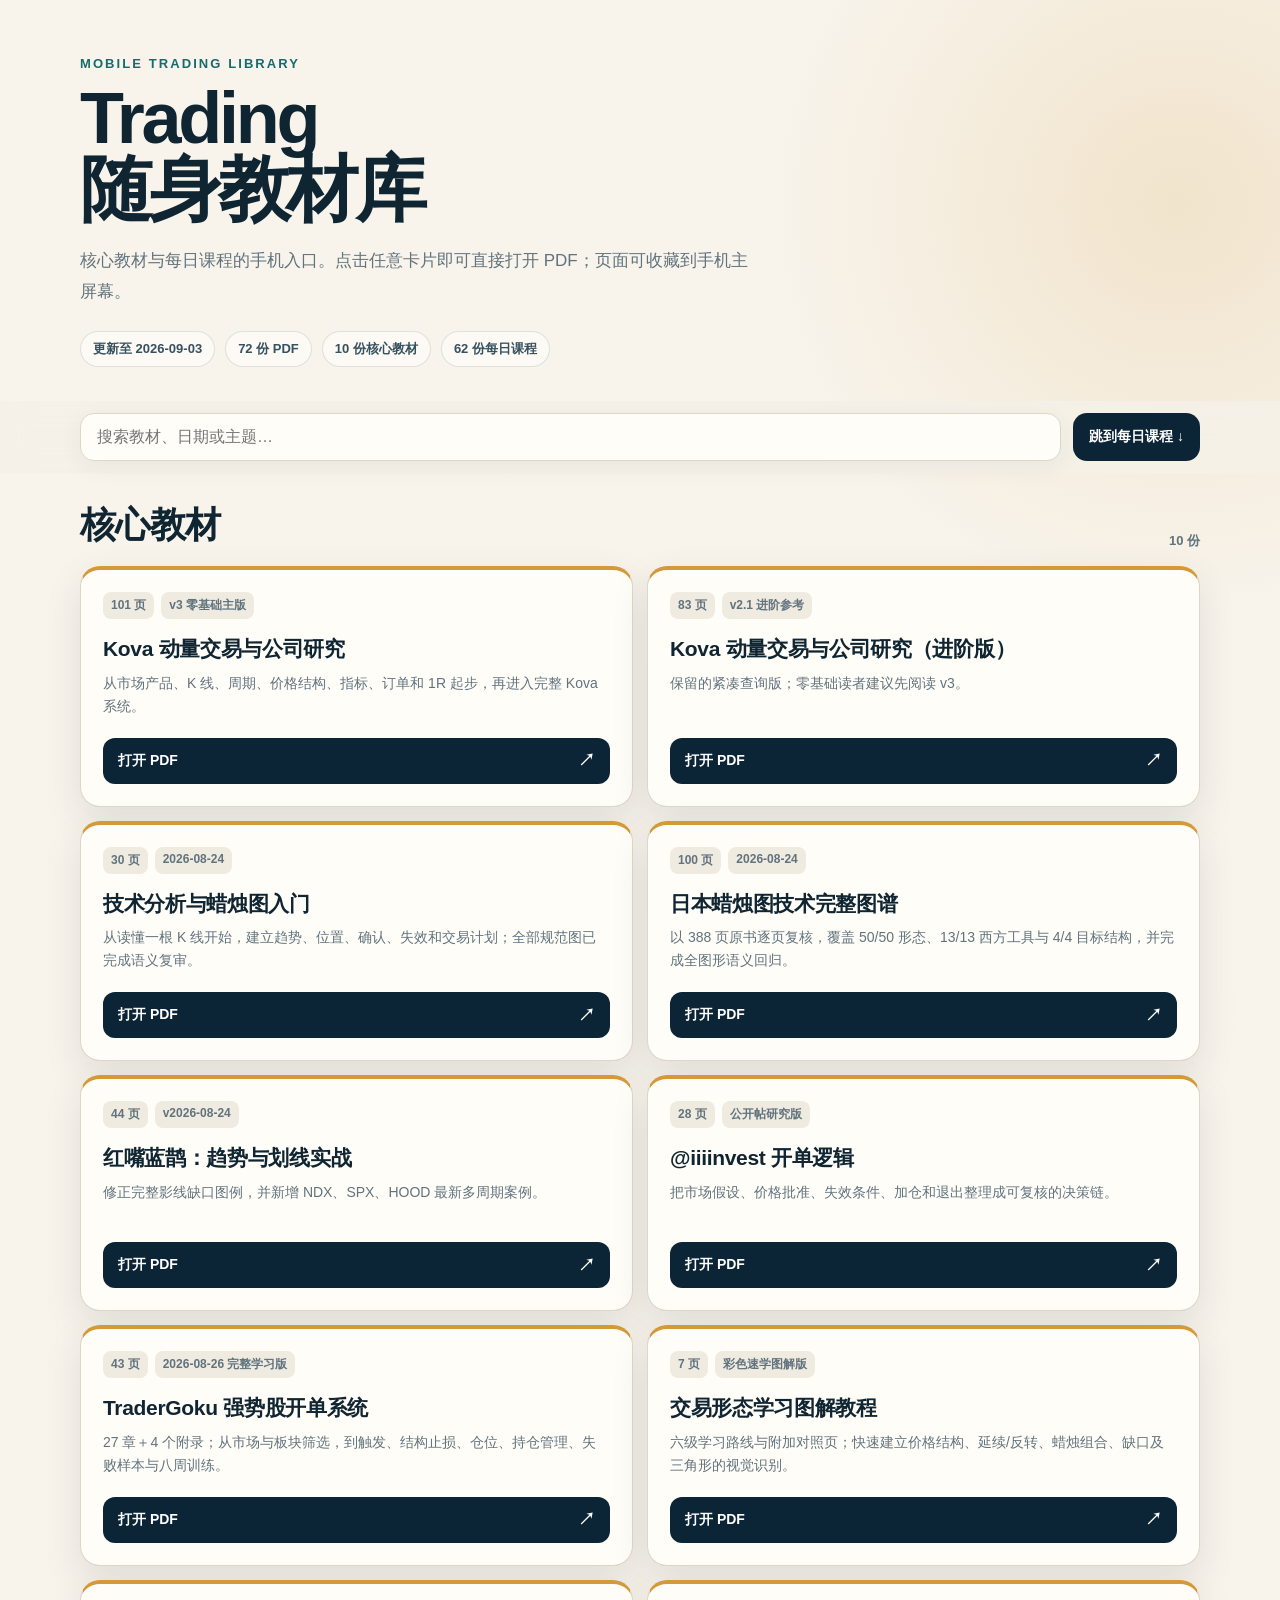
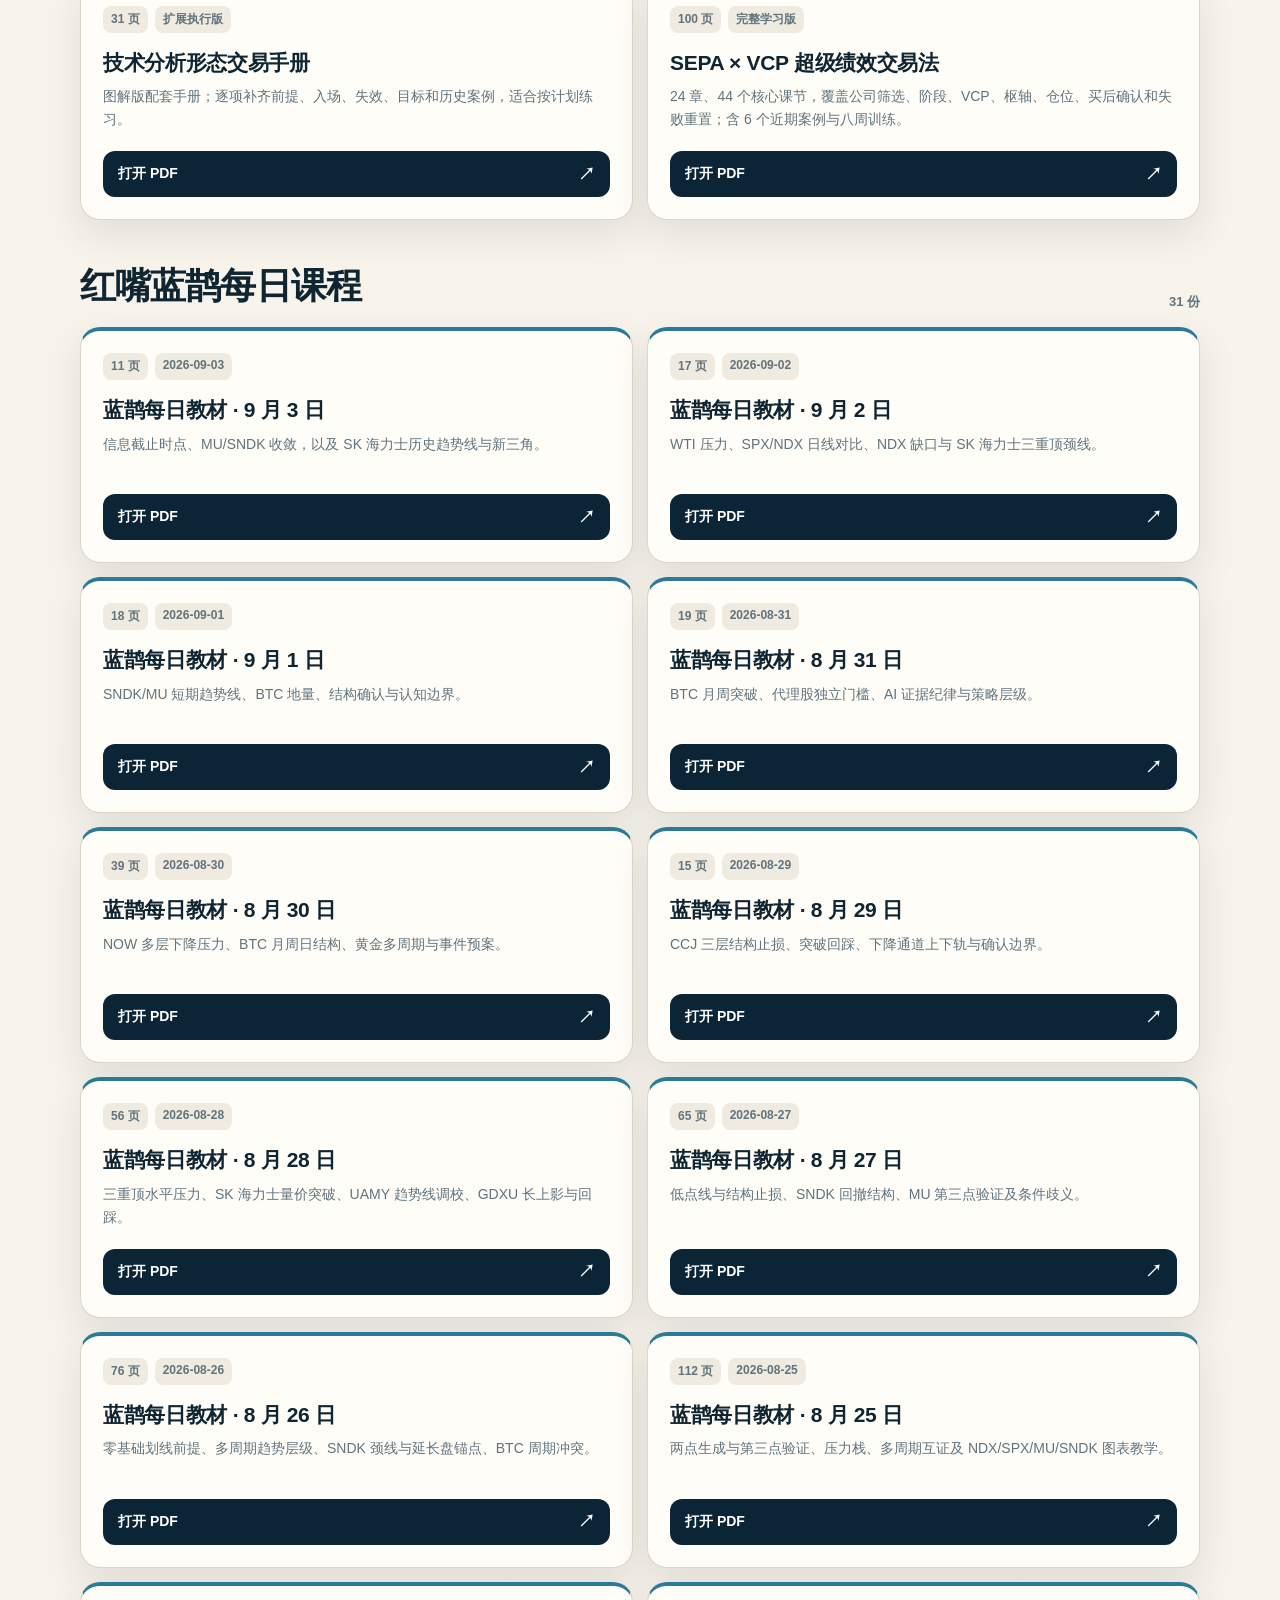
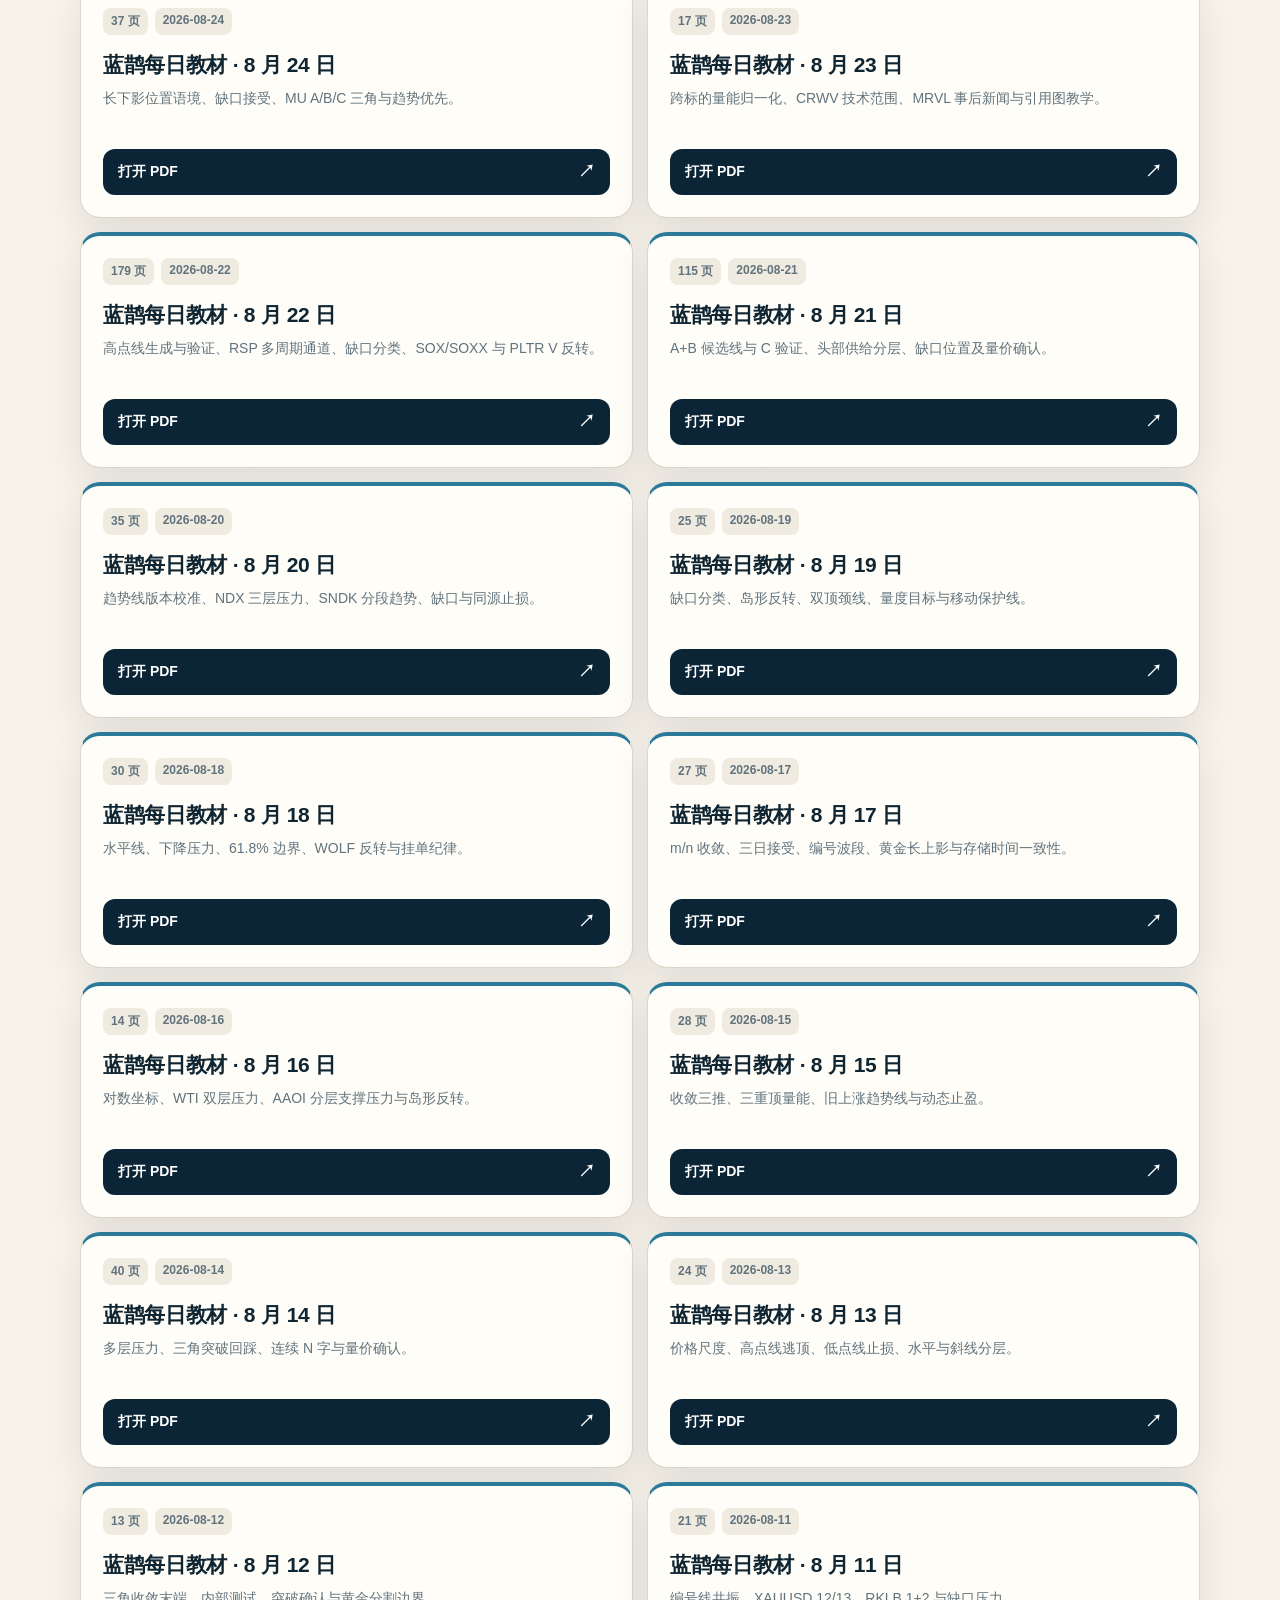
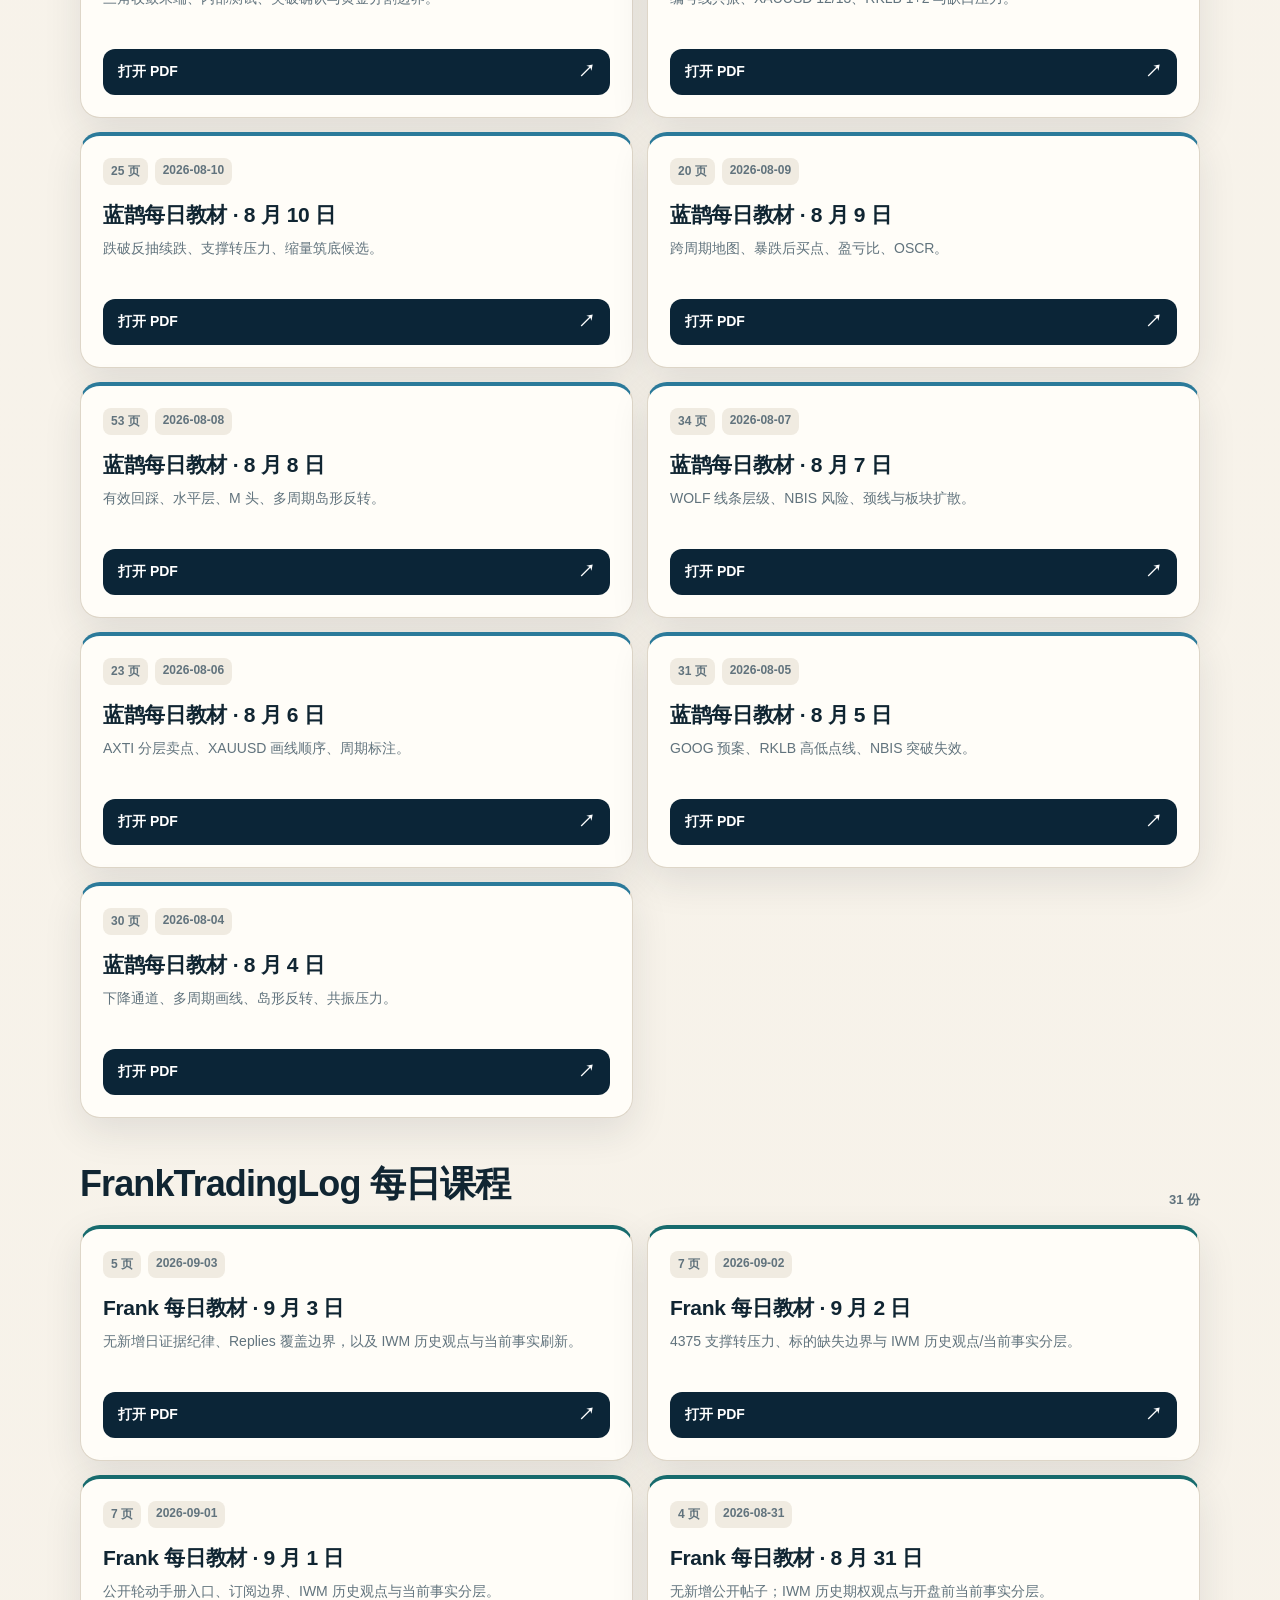
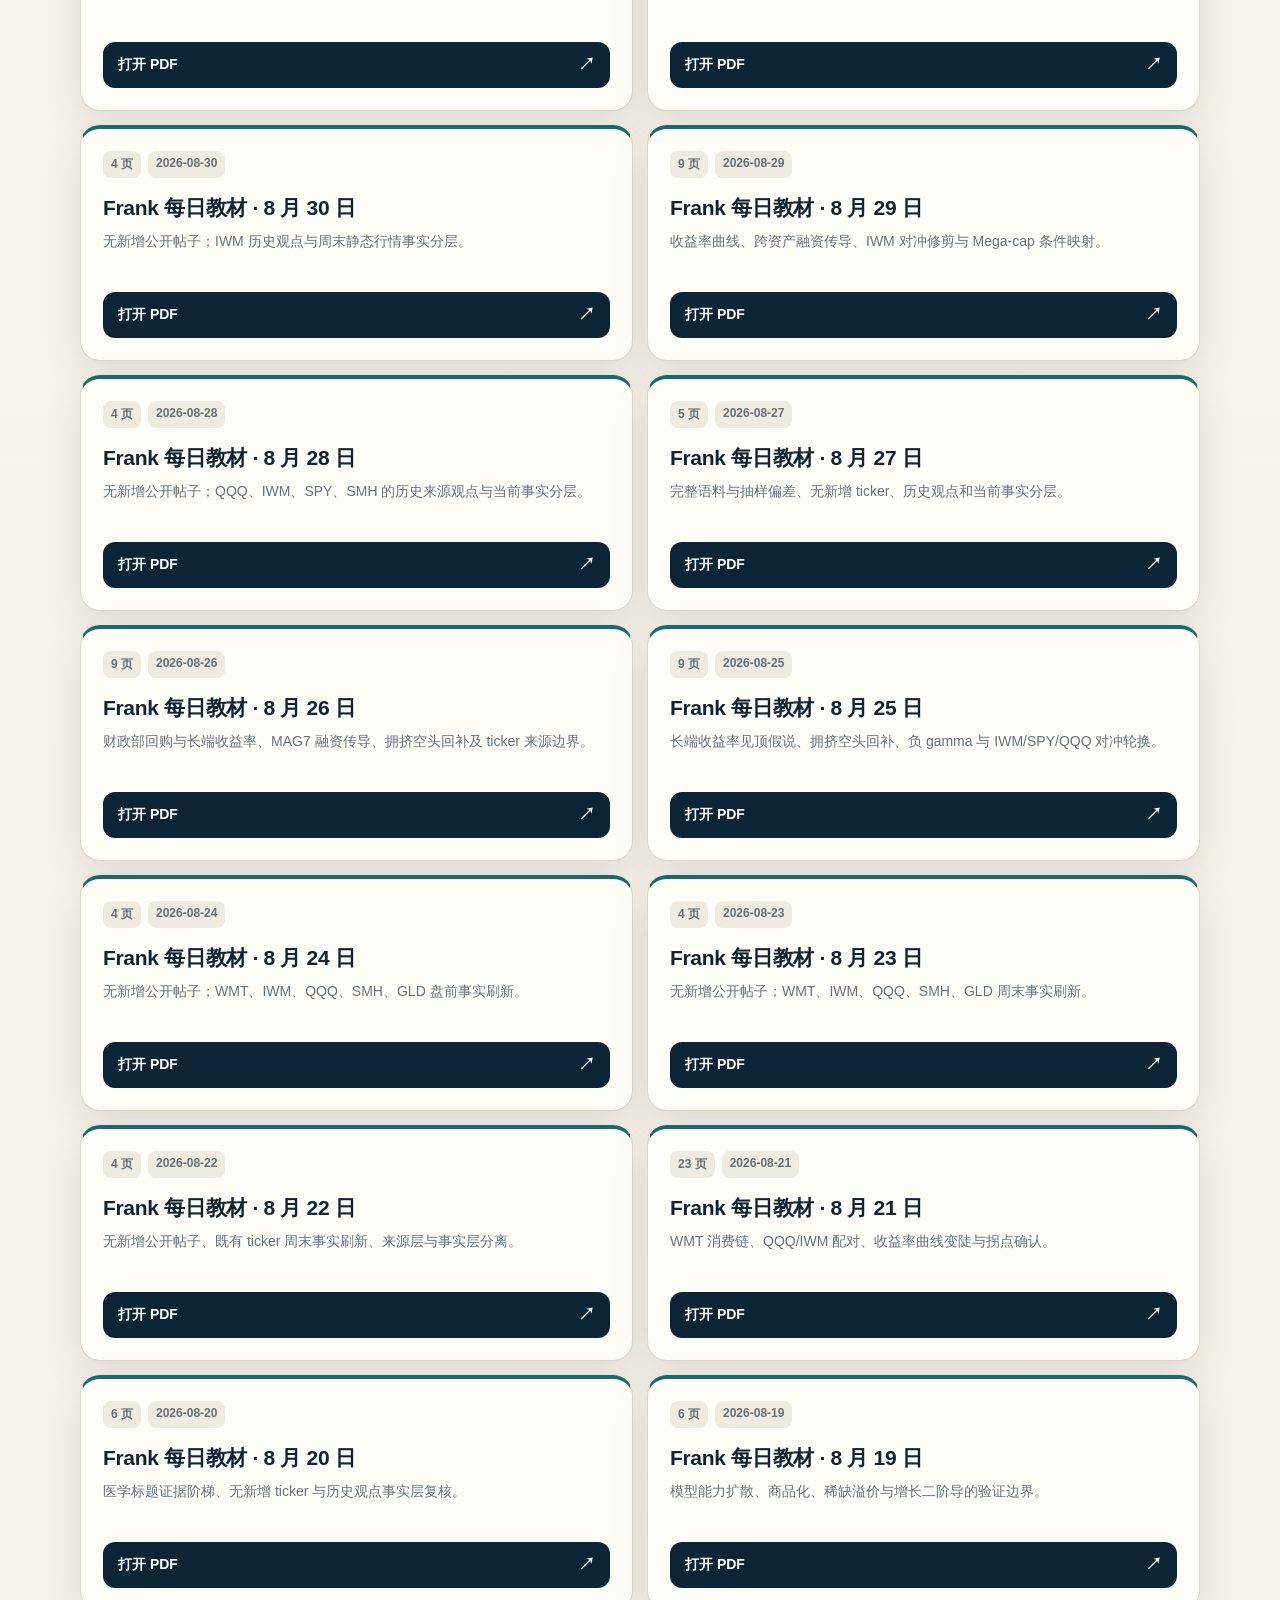
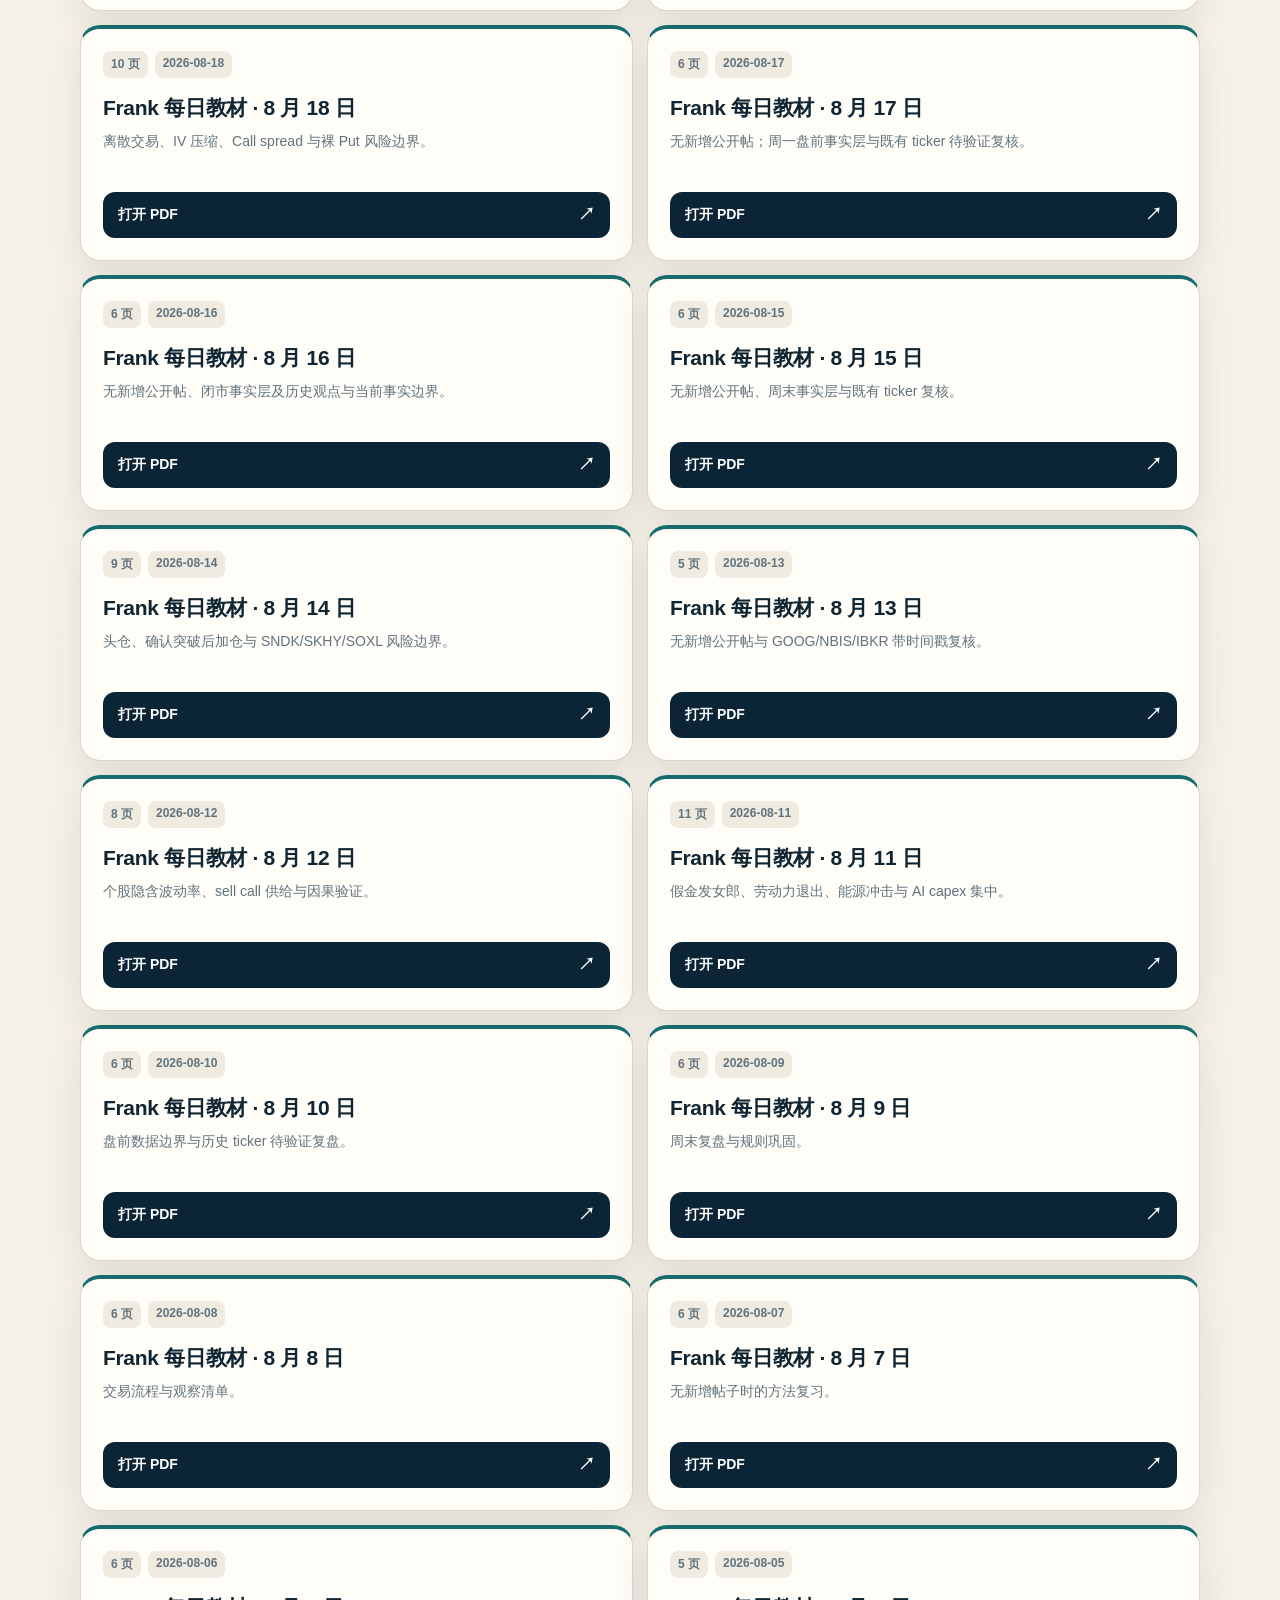
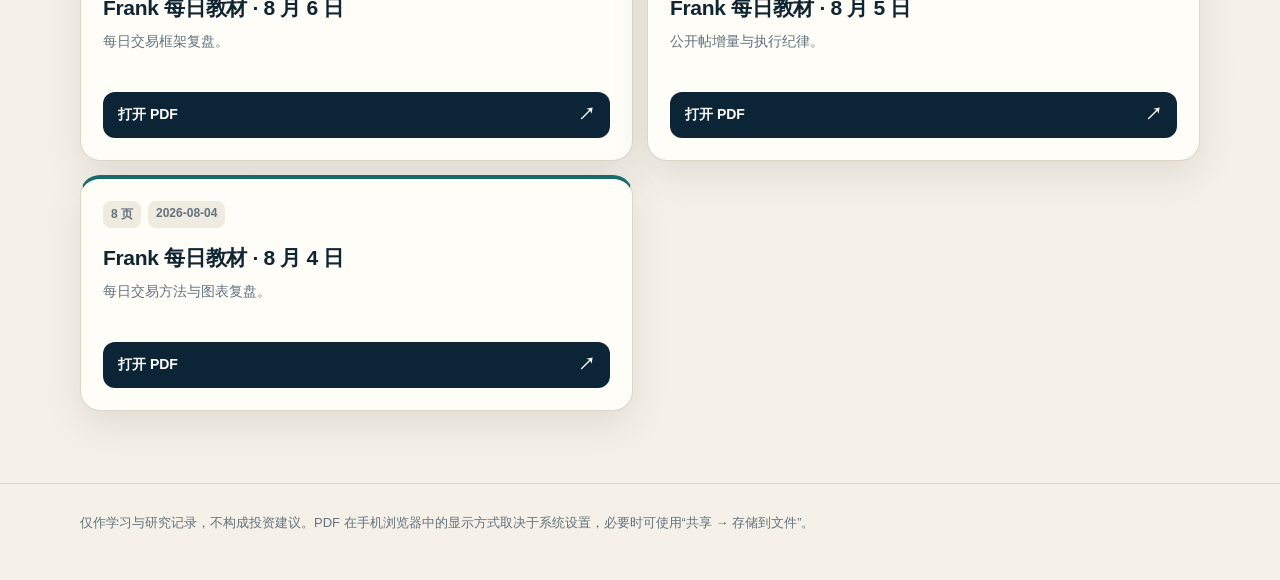
==== commit 012f6944: "Publish 2026-09-03 daily trading lessons" ====
--- a/trading-materials/index.html
+++ b/trading-materials/index.html
@@ -145,10 +145,10 @@
         <h1>Trading<br />随身教材库</h1>
         <p class="lede">核心教材与每日课程的手机入口。点击任意卡片即可直接打开 PDF；页面可收藏到手机主屏幕。</p>
         <div class="summary" aria-label="资料概览">
-          <span>更新至 2026-09-02</span>
-          <span>70 份 PDF</span>
+          <span>更新至 2026-09-03</span>
+          <span>72 份 PDF</span>
           <span>10 份核心教材</span>
-          <span>60 份每日课程</span>
+          <span>62 份每日课程</span>
         </div>
       </div>
     </header>
@@ -242,9 +242,13 @@
       <section class="section" id="daily">
         <div class="section-head">
           <h2>红嘴蓝鹊每日课程</h2>
-          <span class="section-count">30 份</span>
+          <span class="section-count">31 份</span>
         </div>
         <div class="grid">
+          <article class="card lanque" data-search="红嘴蓝鹊 2026-09-03 信息截止时点 无事后改线 MU SNDK 收敛 三角 SK海力士 历史趋势线 新三角">
+            <div class="meta"><span>11 页</span><span>2026-09-03</span></div><h3>蓝鹊每日教材 · 9 月 3 日</h3>
+            <p class="description">信息截止时点、MU/SNDK 收敛，以及 SK 海力士历史趋势线与新三角。</p><a class="open" href="materials/daily/lanque-2026-09-03.pdf">打开 PDF</a>
+          </article>
           <article class="card lanque" data-search="红嘴蓝鹊 2026-09-02 WTI 原油 SPX NDX 日线 缺口 压力 支撑 SK海力士 三重顶 颈线">
             <div class="meta"><span>17 页</span><span>2026-09-02</span></div><h3>蓝鹊每日教材 · 9 月 2 日</h3>
             <p class="description">WTI 压力、SPX/NDX 日线对比、NDX 缺口与 SK 海力士三重顶颈线。</p><a class="open" href="materials/daily/lanque-2026-09-02.pdf">打开 PDF</a>
@@ -371,9 +375,13 @@
       <section class="section" id="frank">
         <div class="section-head">
           <h2>FrankTradingLog 每日课程</h2>
-          <span class="section-count">30 份</span>
+          <span class="section-count">31 份</span>
         </div>
         <div class="grid">
+          <article class="card frank" data-search="FrankTradingLog Frank 2026-09-03 无新增 证据纪律 来源静默 Replies覆盖失败 IWM 历史观点 当前事实">
+            <div class="meta"><span>5 页</span><span>2026-09-03</span></div><h3>Frank 每日教材 · 9 月 3 日</h3>
+            <p class="description">无新增日证据纪律、Replies 覆盖边界，以及 IWM 历史观点与当前事实刷新。</p><a class="open" href="materials/daily/frank-2026-09-03.pdf">打开 PDF</a>
+          </article>
           <article class="card frank" data-search="FrankTradingLog Frank 2026-09-02 4375 支撑 压力 角色转换 标的缺失 IWM 历史观点 当前事实">
             <div class="meta"><span>7 页</span><span>2026-09-02</span></div><h3>Frank 每日教材 · 9 月 2 日</h3>
             <p class="description">4375 支撑转压力、标的缺失边界与 IWM 历史观点/当前事实分层。</p><a class="open" href="materials/daily/frank-2026-09-02.pdf">打开 PDF</a>
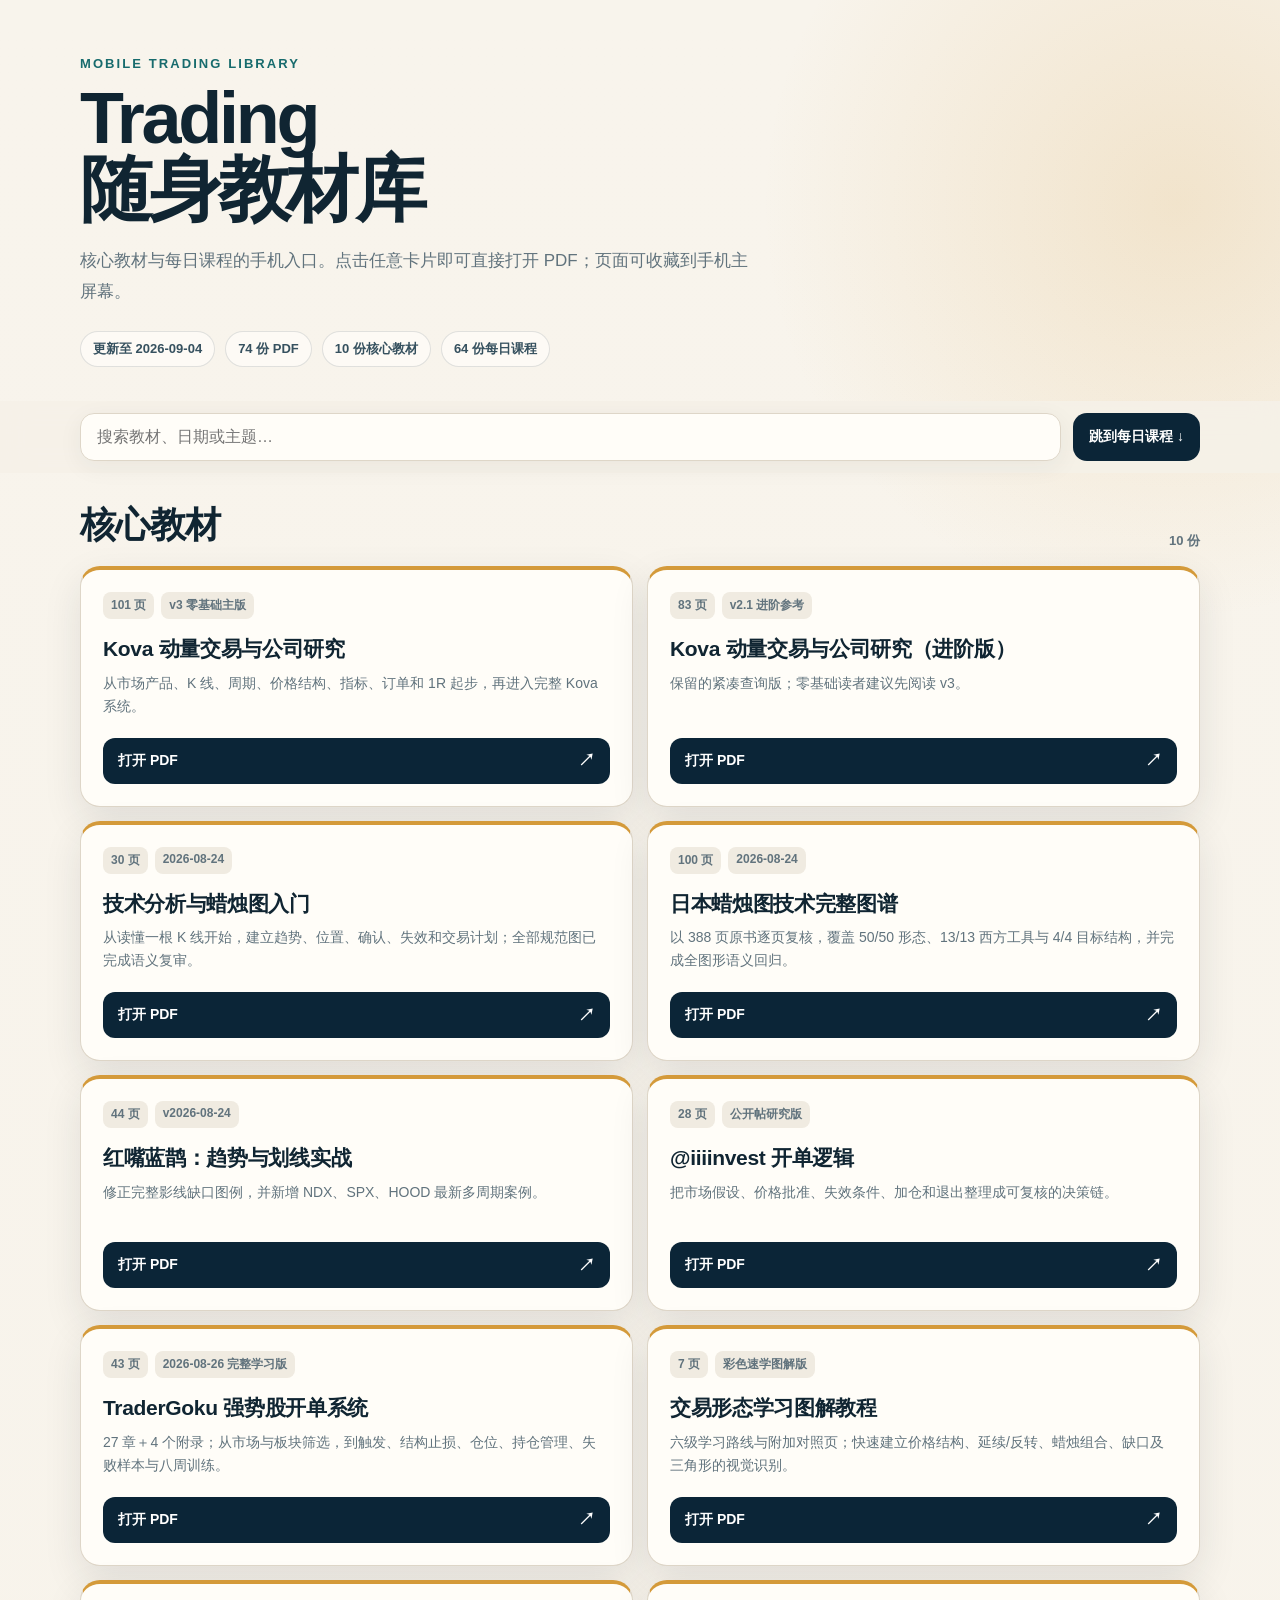
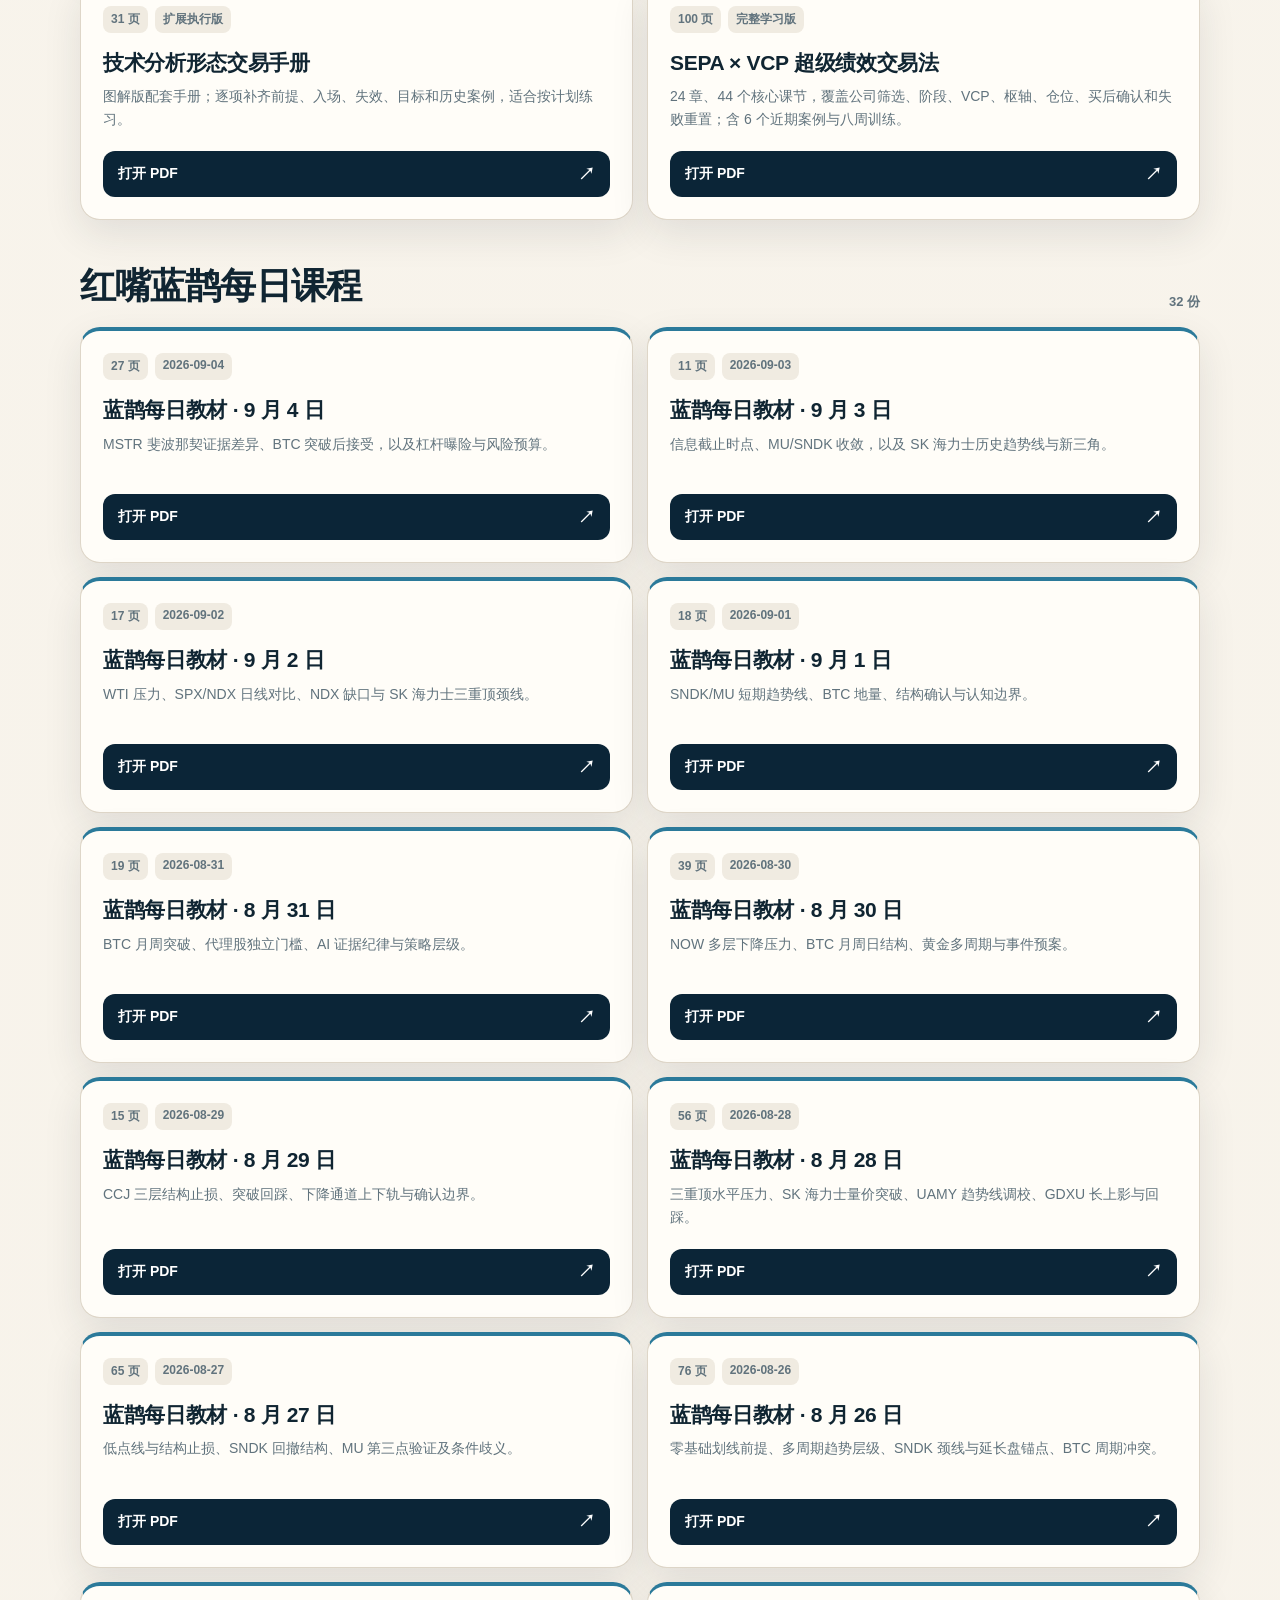
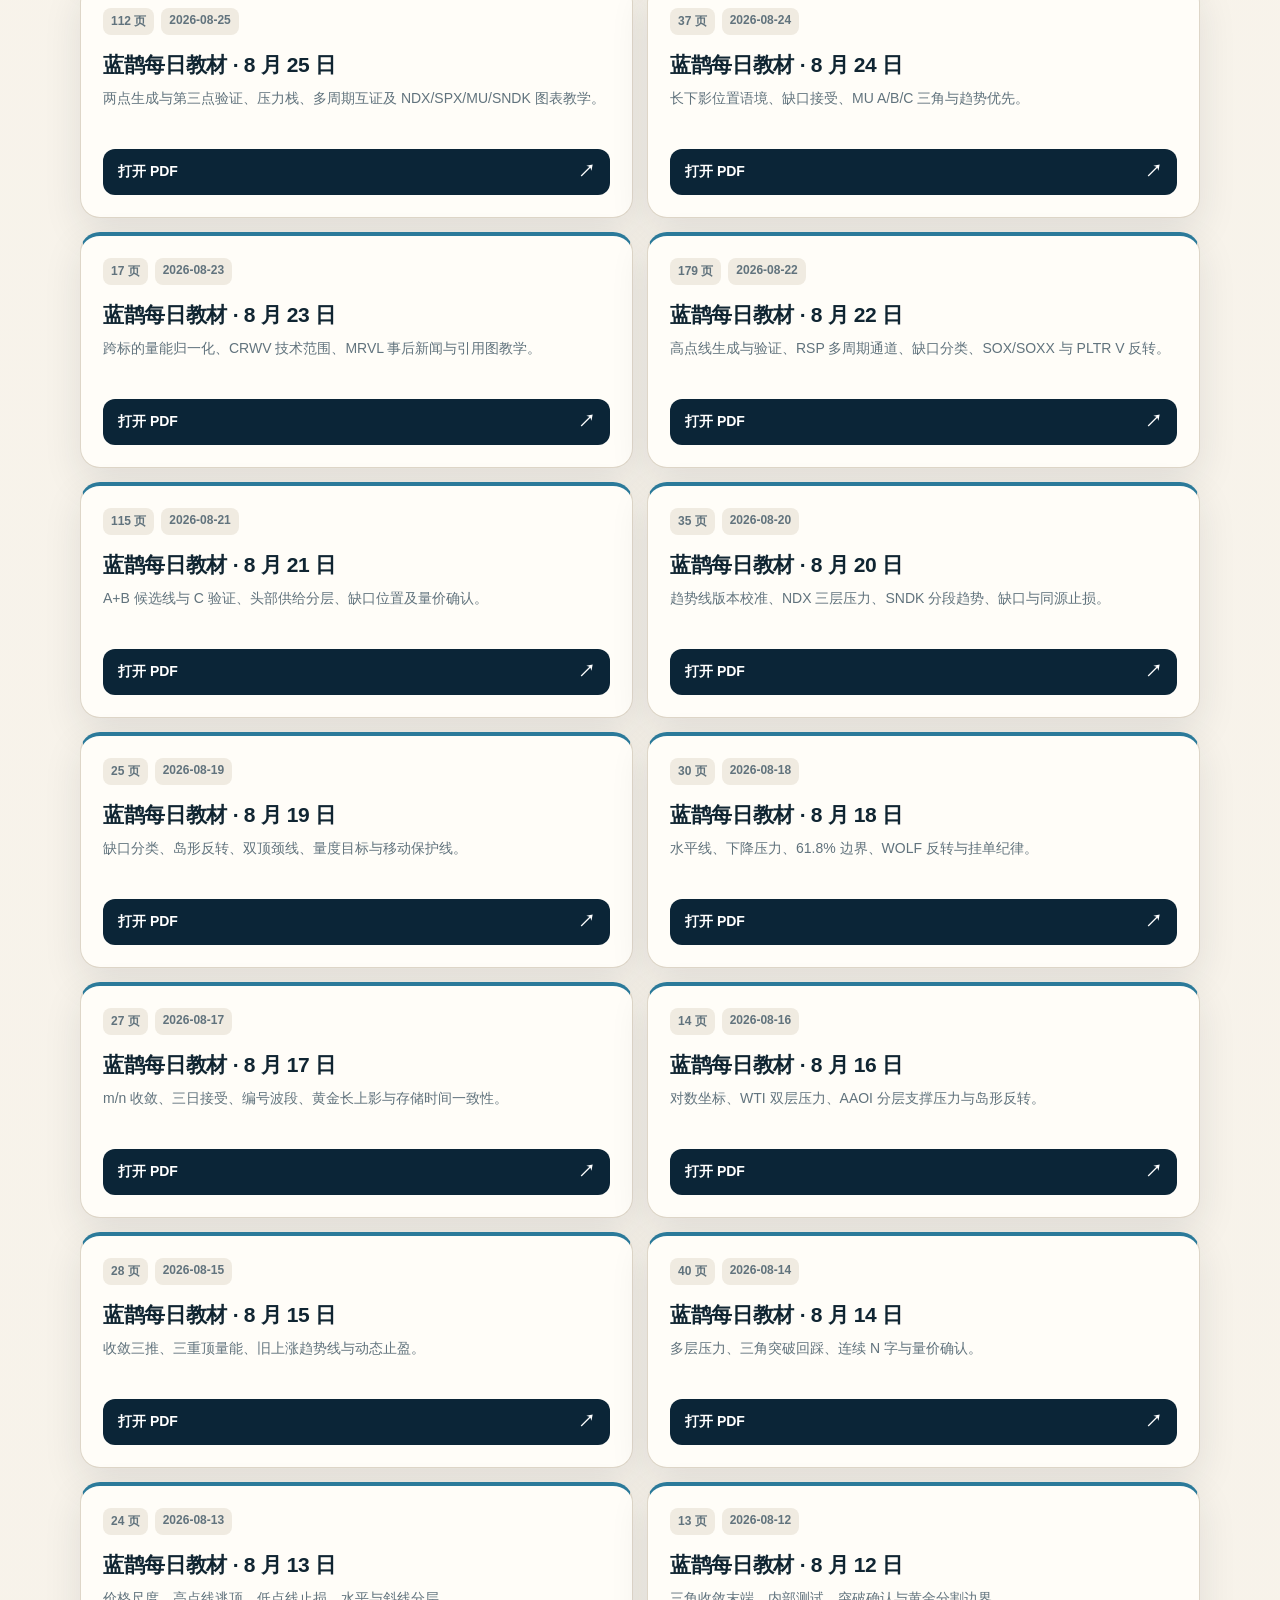
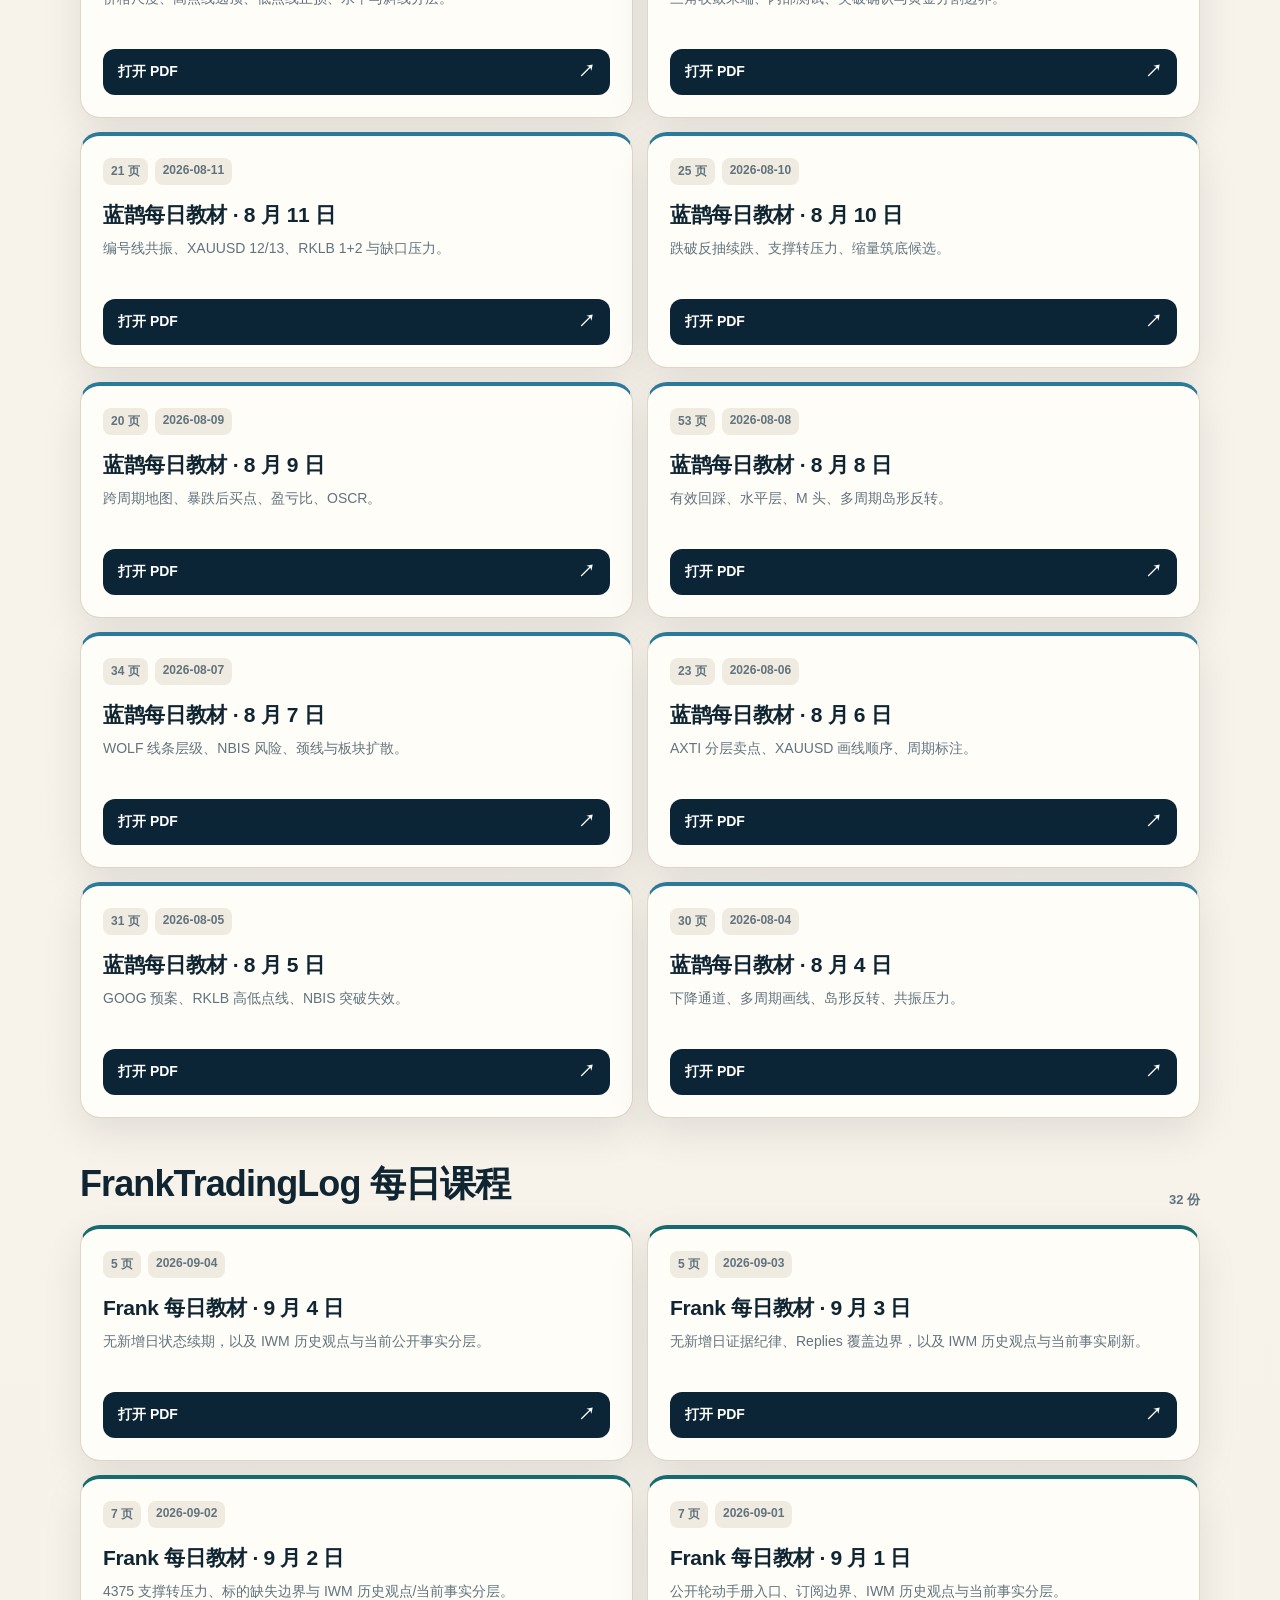
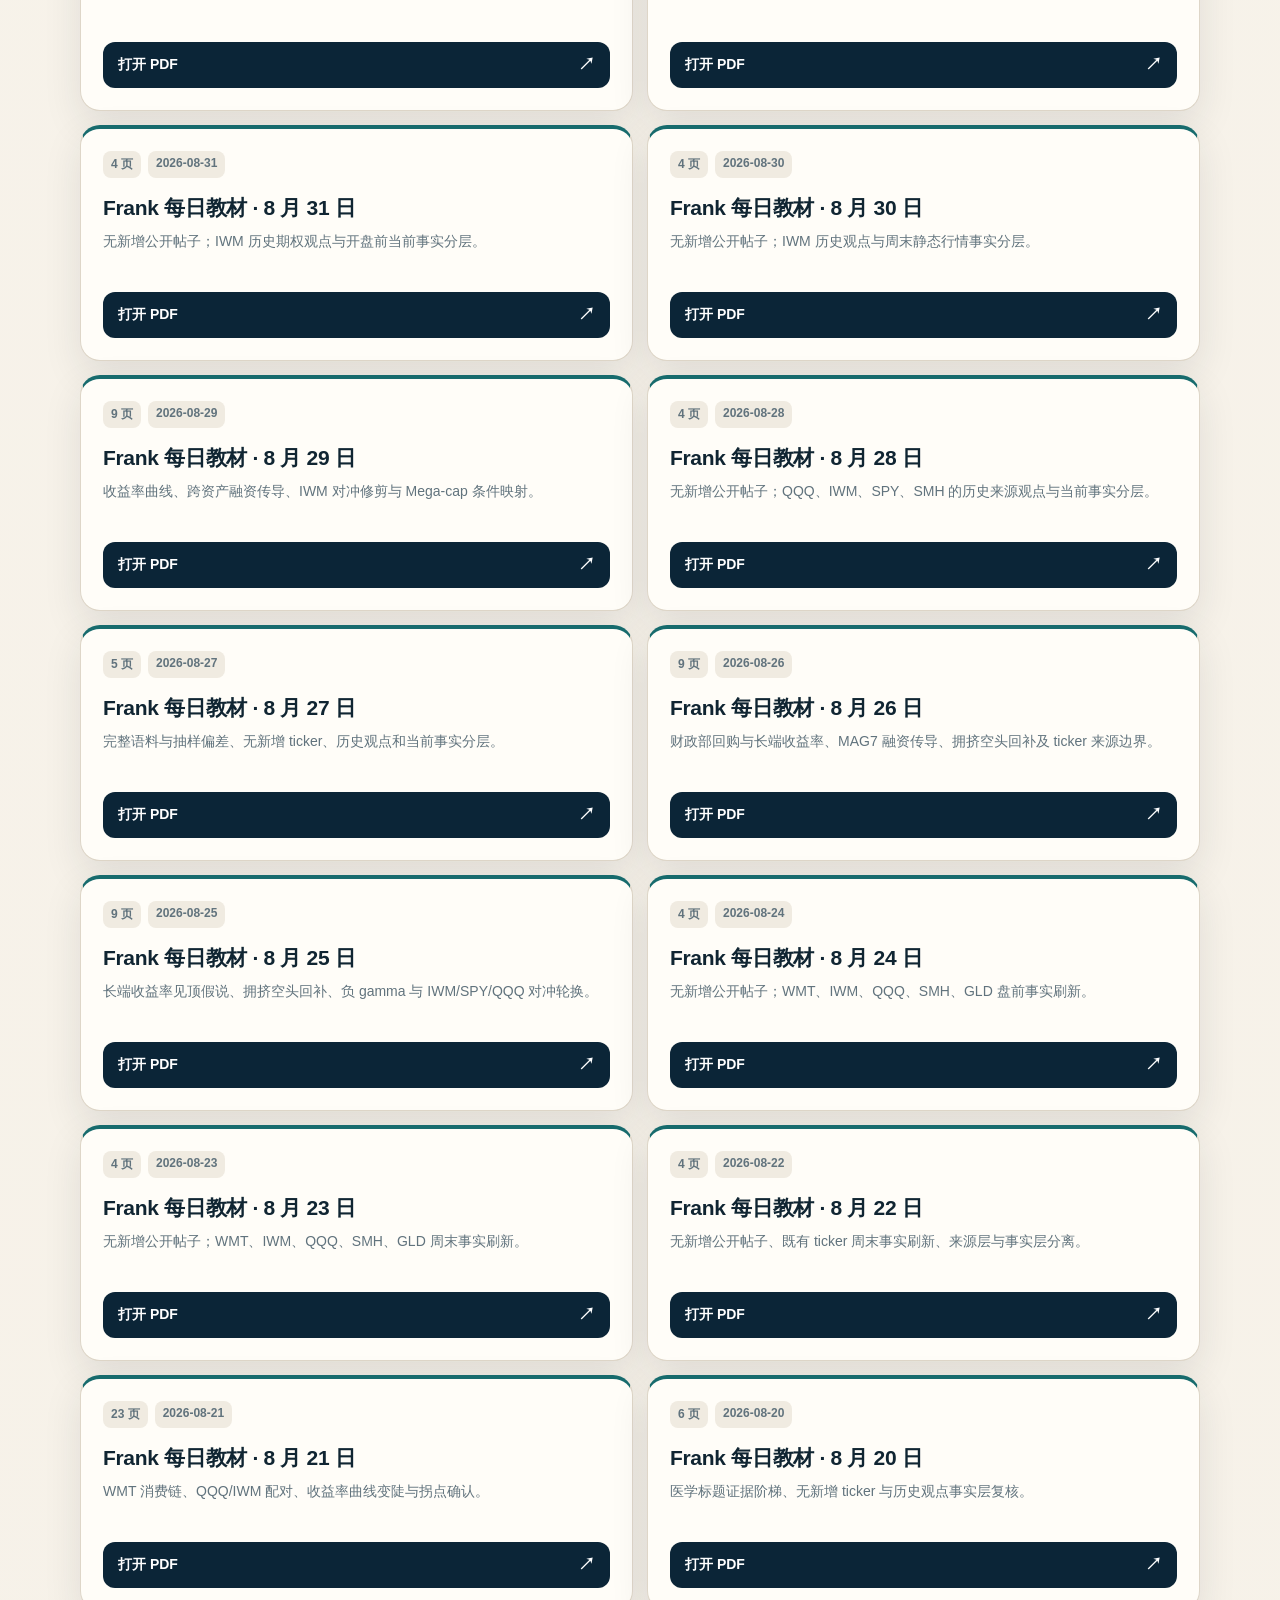
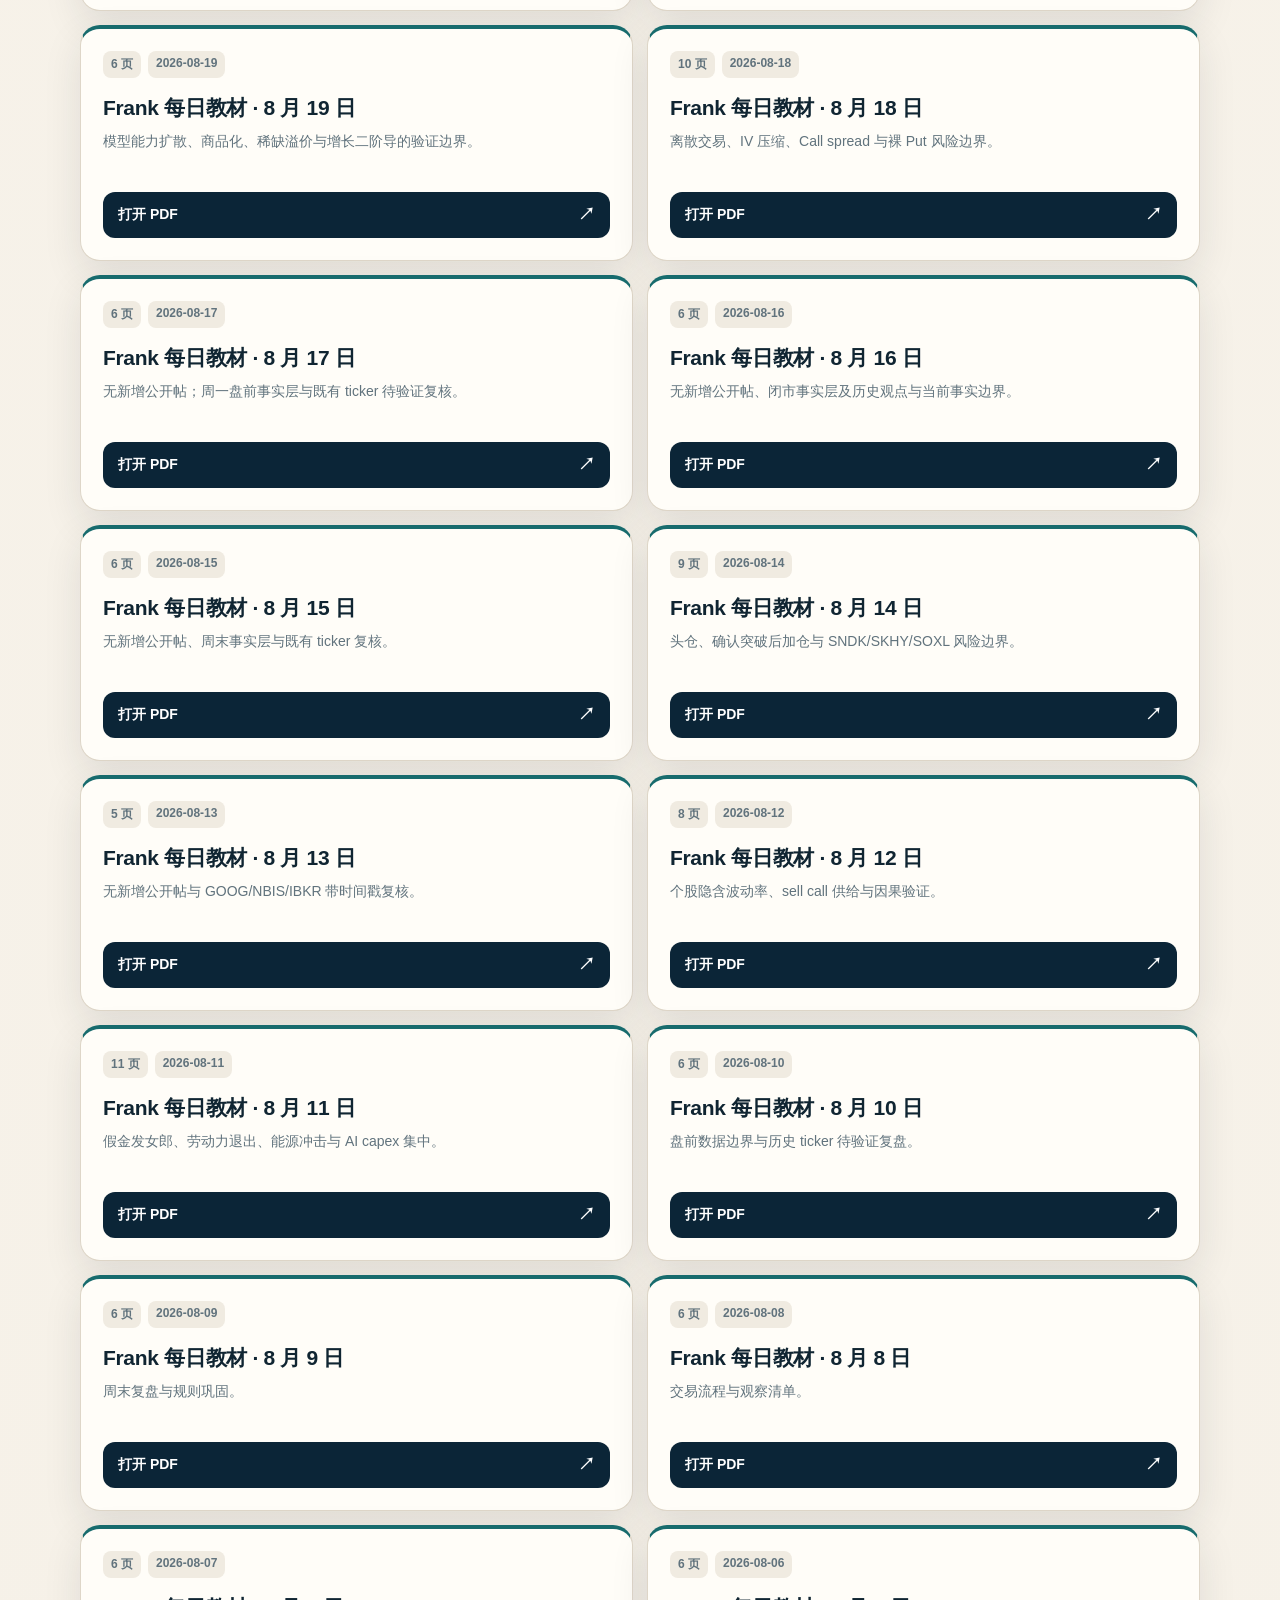
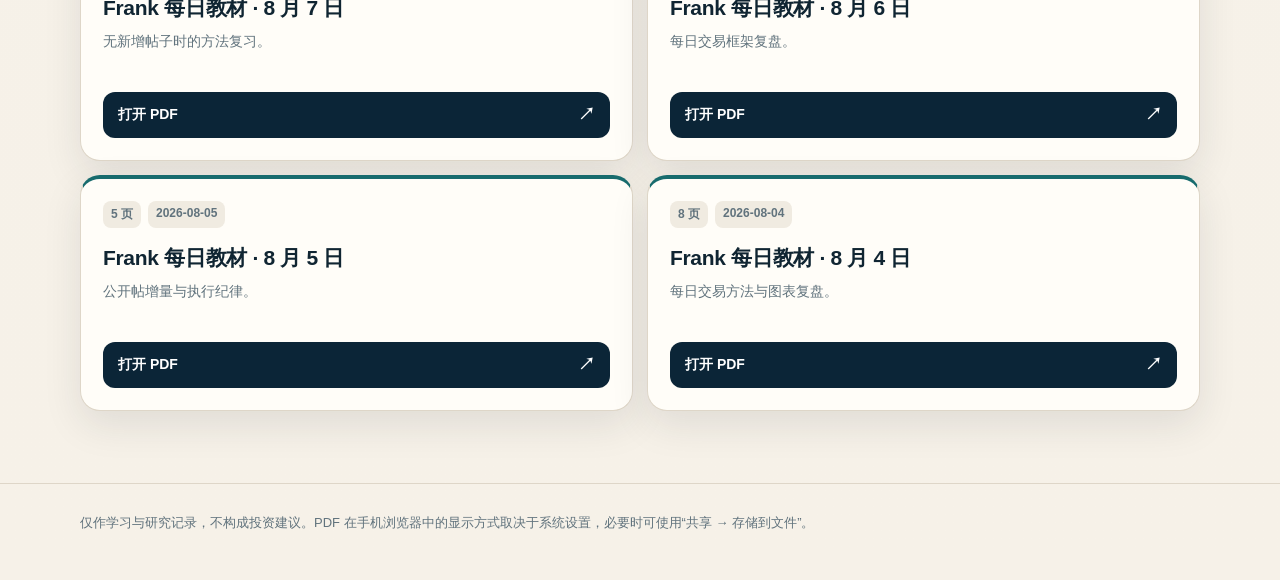
==== commit 956df98a: "Publish 2026-09-04 daily trading lessons" ====
--- a/trading-materials/index.html
+++ b/trading-materials/index.html
@@ -145,10 +145,10 @@
         <h1>Trading<br />随身教材库</h1>
         <p class="lede">核心教材与每日课程的手机入口。点击任意卡片即可直接打开 PDF；页面可收藏到手机主屏幕。</p>
         <div class="summary" aria-label="资料概览">
-          <span>更新至 2026-09-03</span>
-          <span>72 份 PDF</span>
+          <span>更新至 2026-09-04</span>
+          <span>74 份 PDF</span>
           <span>10 份核心教材</span>
-          <span>62 份每日课程</span>
+          <span>64 份每日课程</span>
         </div>
       </div>
     </header>
@@ -242,9 +242,13 @@
       <section class="section" id="daily">
         <div class="section-head">
           <h2>红嘴蓝鹊每日课程</h2>
-          <span class="section-count">31 份</span>
+          <span class="section-count">32 份</span>
         </div>
         <div class="grid">
+          <article class="card lanque" data-search="红嘴蓝鹊 2026-09-04 MSTR 黄金分割 斐波那契 BTC 日线 周线 突破 接受 MSTU 杠杆 风险">
+            <div class="meta"><span>27 页</span><span>2026-09-04</span></div><h3>蓝鹊每日教材 · 9 月 4 日</h3>
+            <p class="description">MSTR 斐波那契证据差异、BTC 突破后接受，以及杠杆曝险与风险预算。</p><a class="open" href="materials/daily/lanque-2026-09-04.pdf">打开 PDF</a>
+          </article>
           <article class="card lanque" data-search="红嘴蓝鹊 2026-09-03 信息截止时点 无事后改线 MU SNDK 收敛 三角 SK海力士 历史趋势线 新三角">
             <div class="meta"><span>11 页</span><span>2026-09-03</span></div><h3>蓝鹊每日教材 · 9 月 3 日</h3>
             <p class="description">信息截止时点、MU/SNDK 收敛，以及 SK 海力士历史趋势线与新三角。</p><a class="open" href="materials/daily/lanque-2026-09-03.pdf">打开 PDF</a>
@@ -375,9 +379,13 @@
       <section class="section" id="frank">
         <div class="section-head">
           <h2>FrankTradingLog 每日课程</h2>
-          <span class="section-count">31 份</span>
+          <span class="section-count">32 份</span>
         </div>
         <div class="grid">
+          <article class="card frank" data-search="FrankTradingLog Frank 2026-09-04 无新增 状态续期 IWM 历史观点 当前事实 证据纪律">
+            <div class="meta"><span>5 页</span><span>2026-09-04</span></div><h3>Frank 每日教材 · 9 月 4 日</h3>
+            <p class="description">无新增日状态续期，以及 IWM 历史观点与当前公开事实分层。</p><a class="open" href="materials/daily/frank-2026-09-04.pdf">打开 PDF</a>
+          </article>
           <article class="card frank" data-search="FrankTradingLog Frank 2026-09-03 无新增 证据纪律 来源静默 Replies覆盖失败 IWM 历史观点 当前事实">
             <div class="meta"><span>5 页</span><span>2026-09-03</span></div><h3>Frank 每日教材 · 9 月 3 日</h3>
             <p class="description">无新增日证据纪律、Replies 覆盖边界，以及 IWM 历史观点与当前事实刷新。</p><a class="open" href="materials/daily/frank-2026-09-03.pdf">打开 PDF</a>
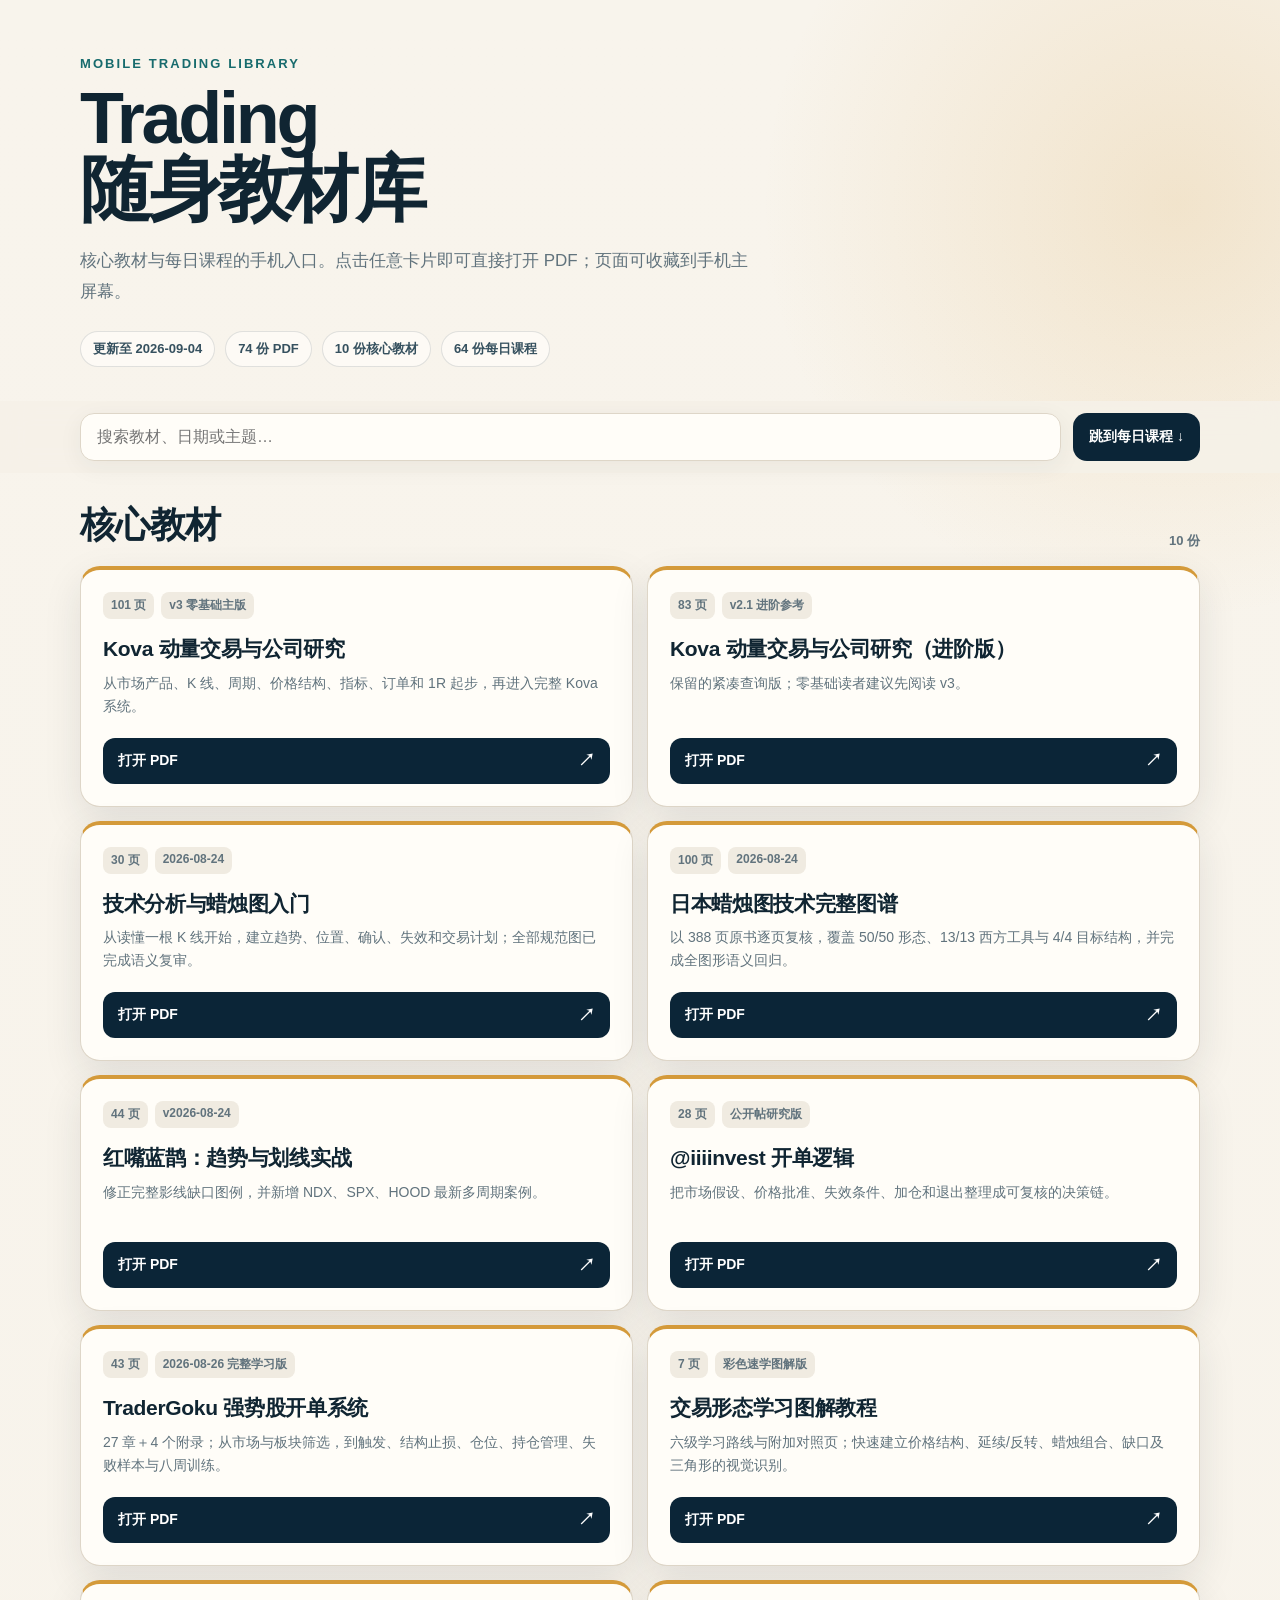
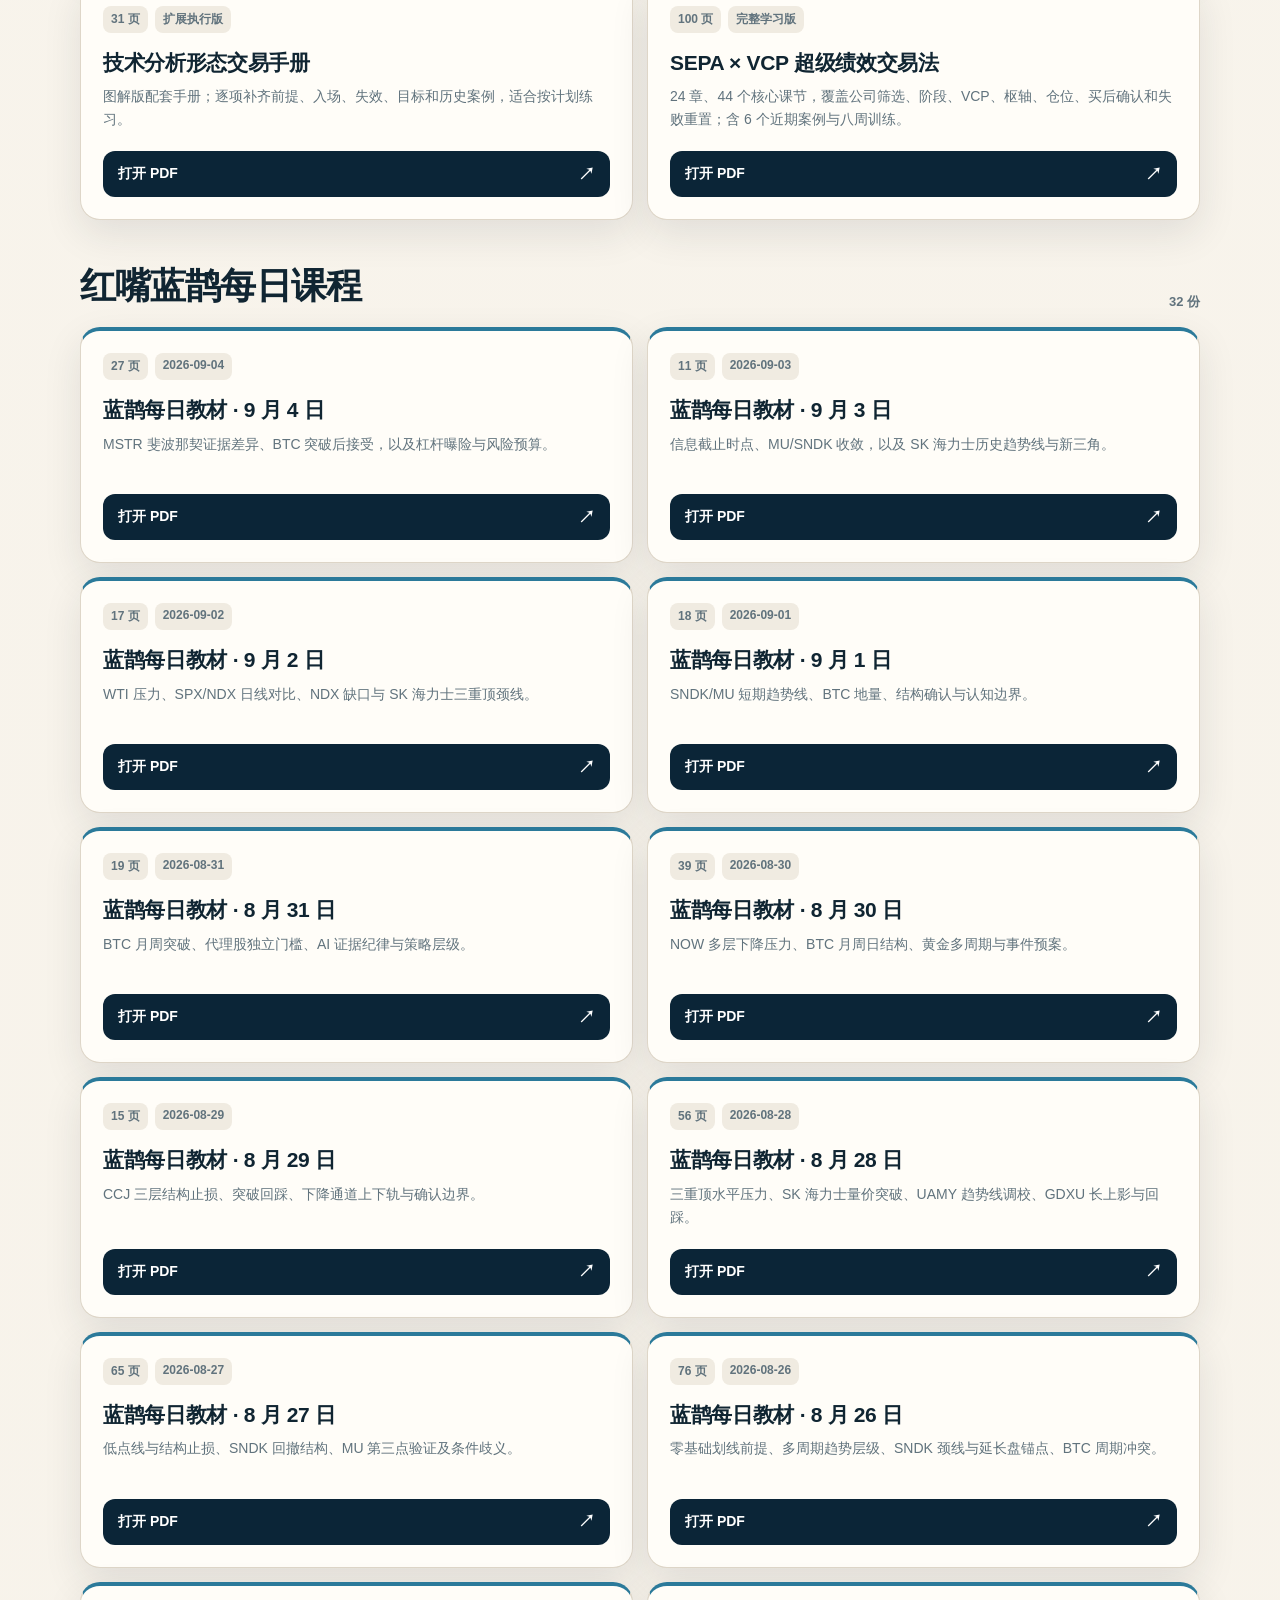
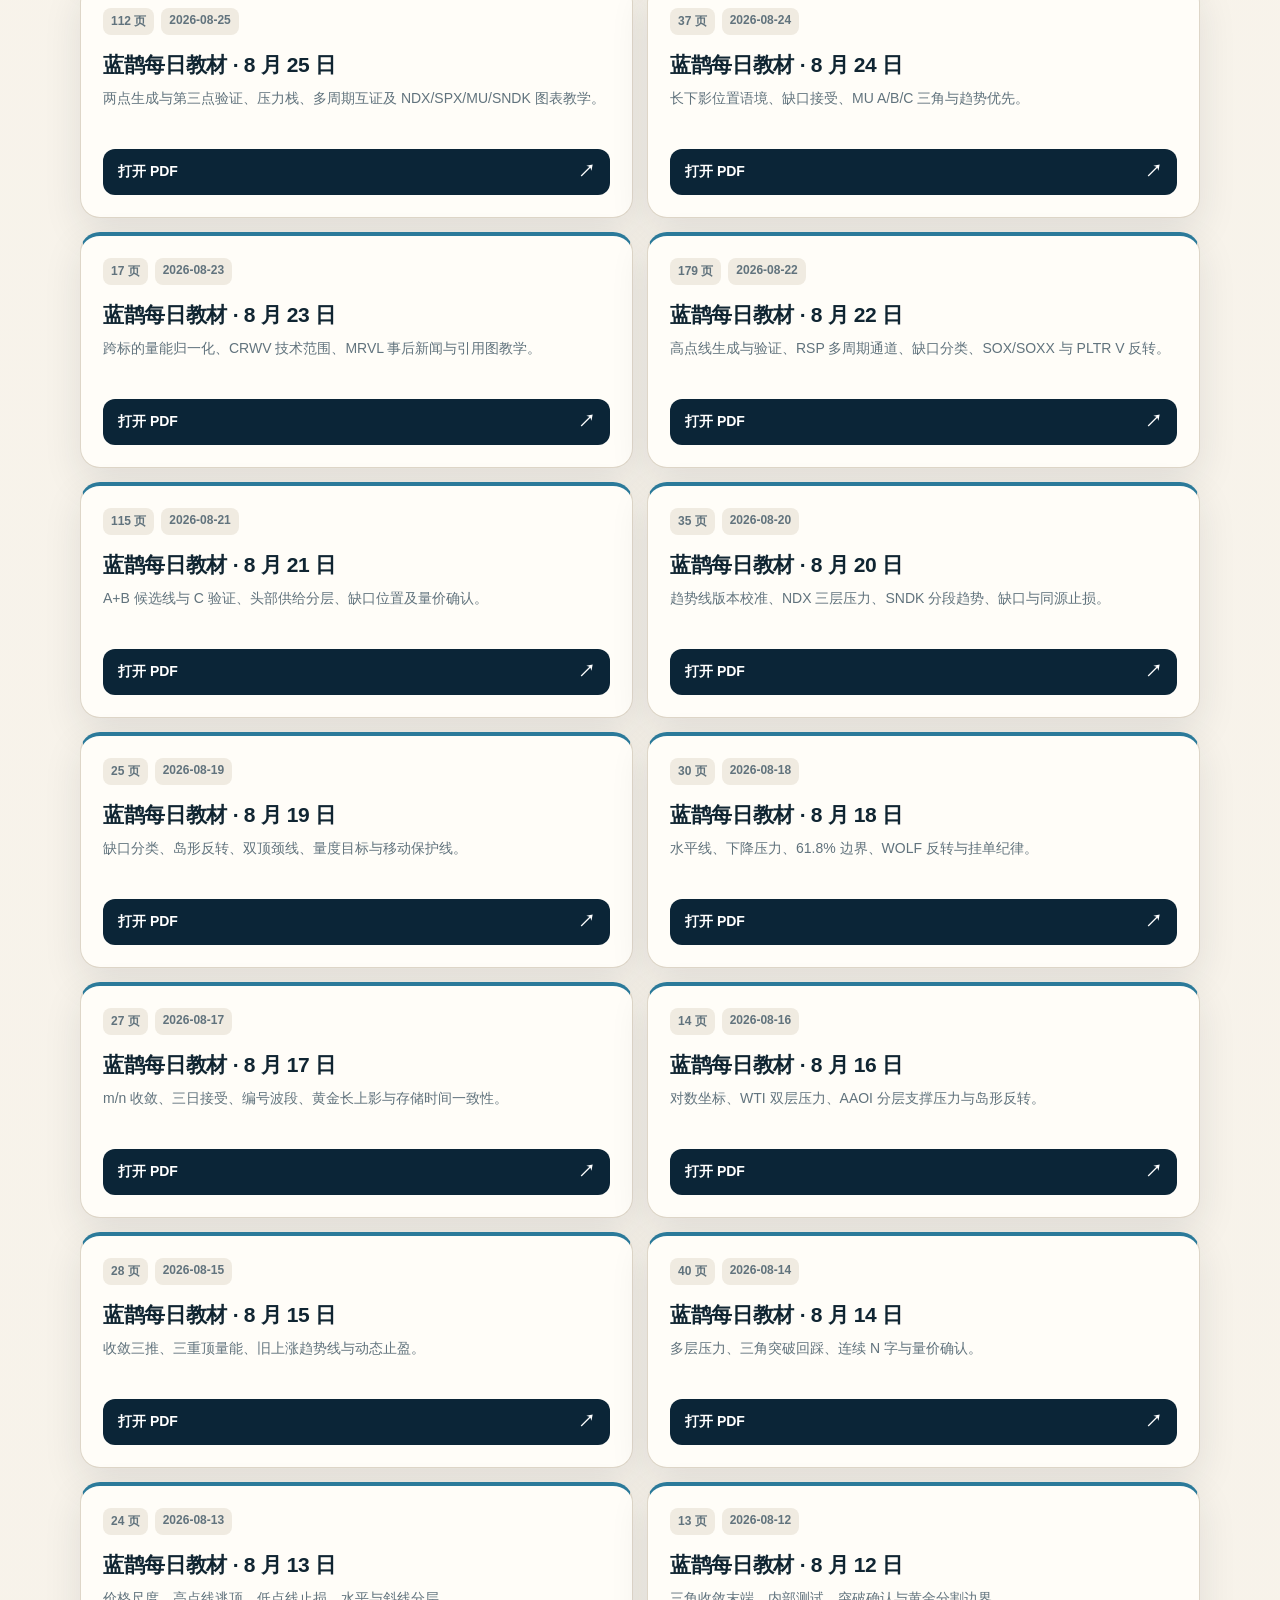
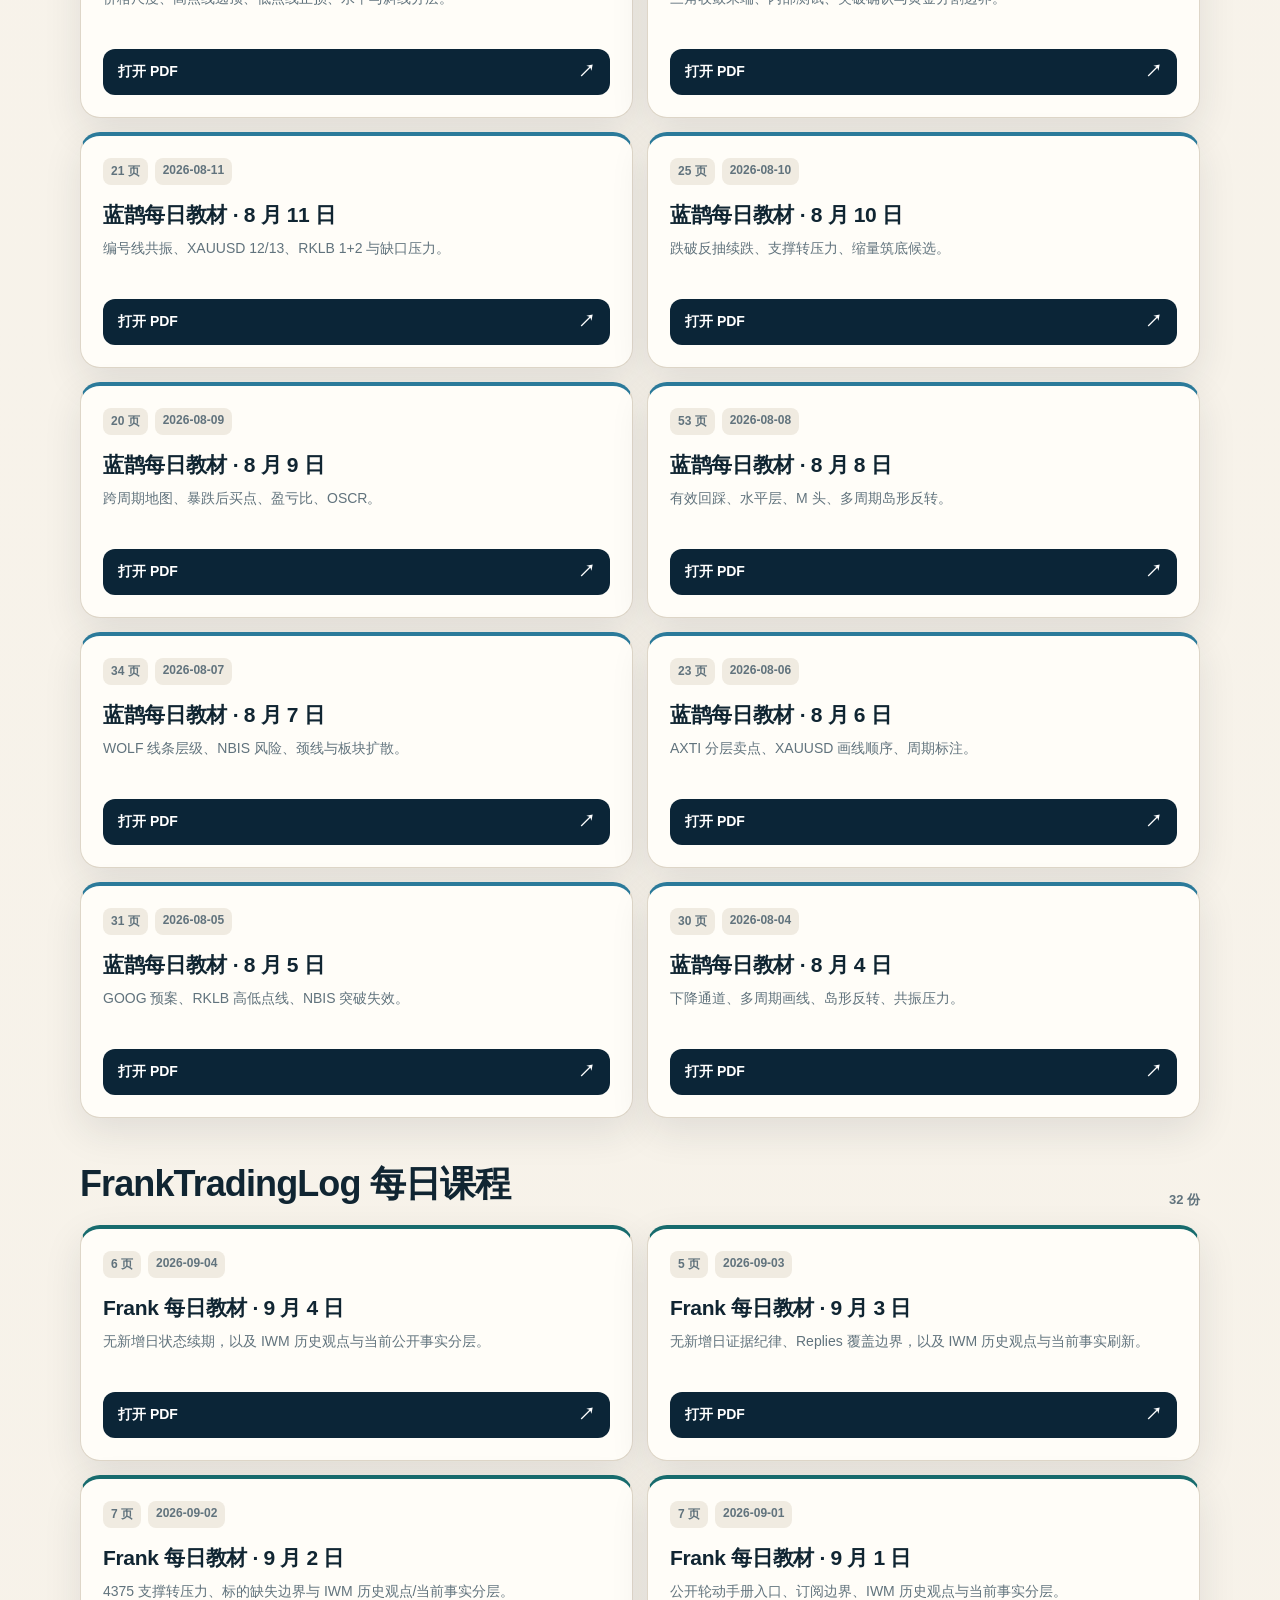
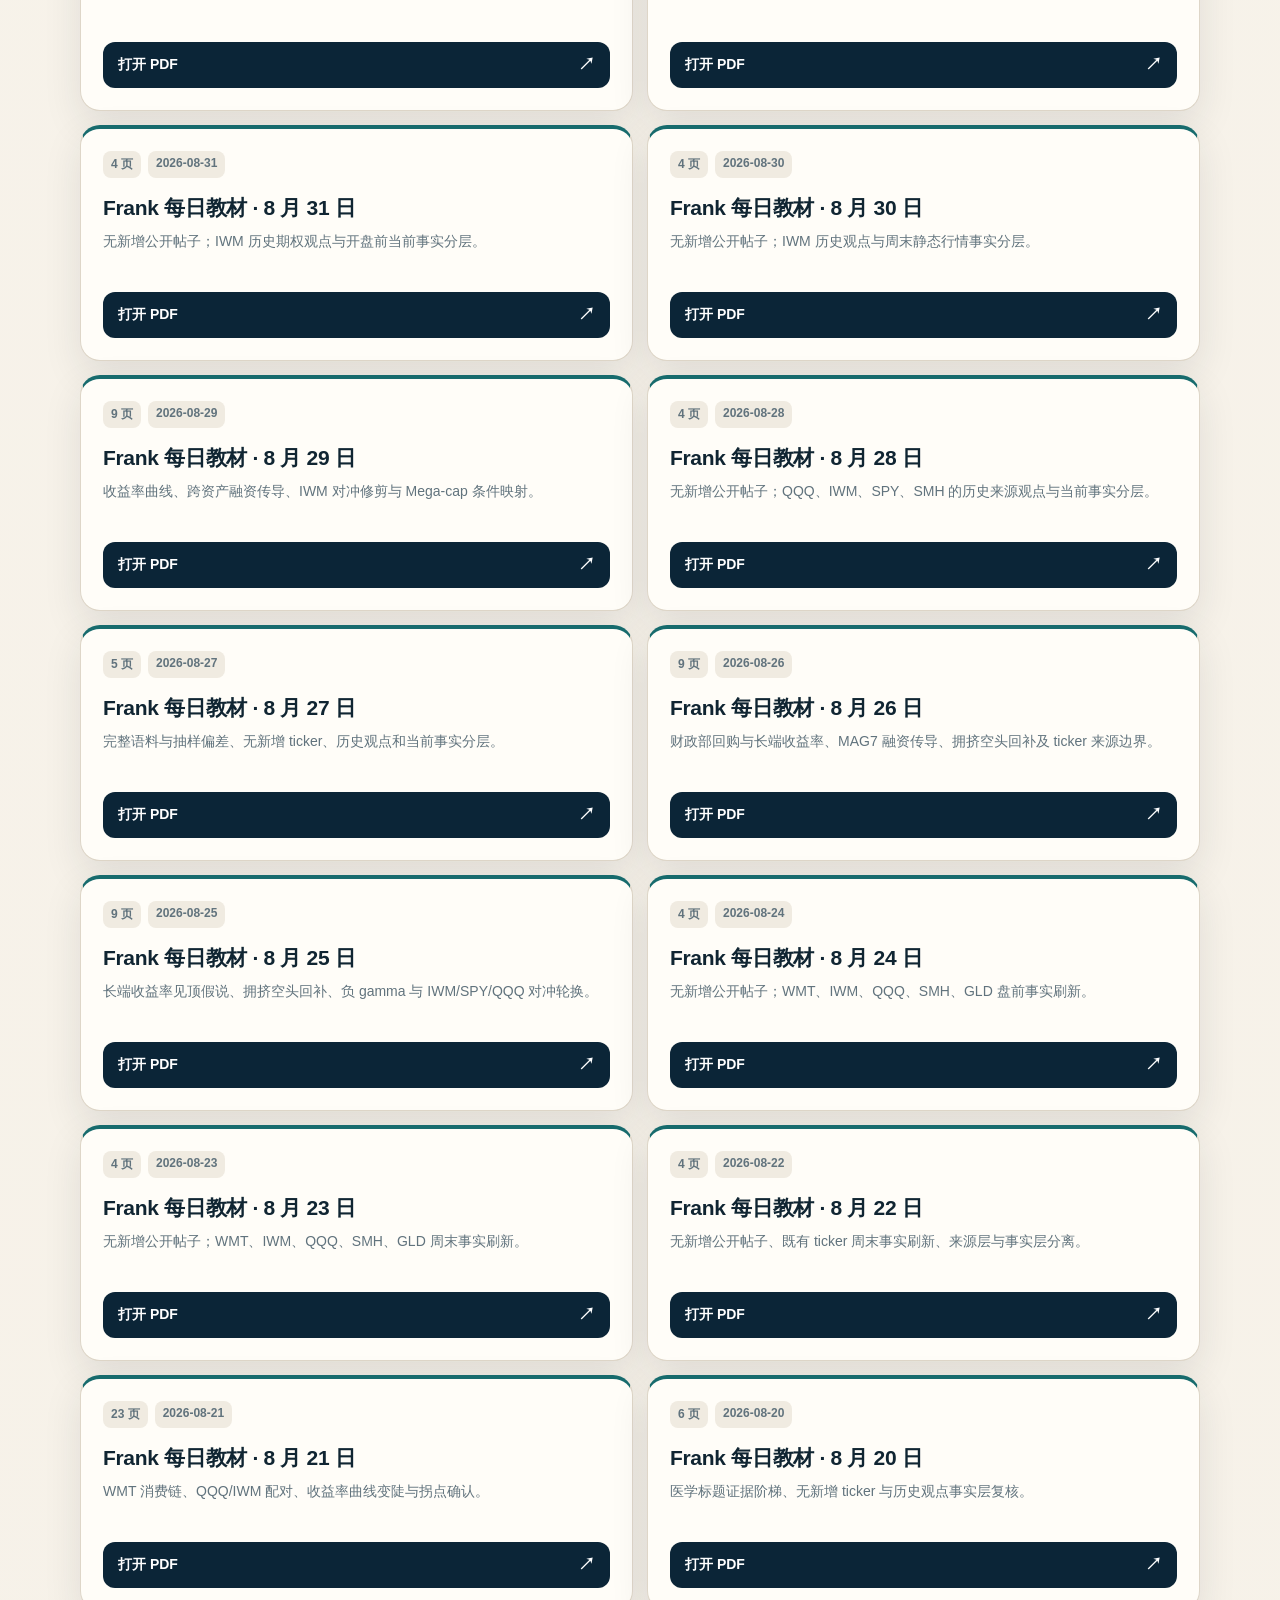
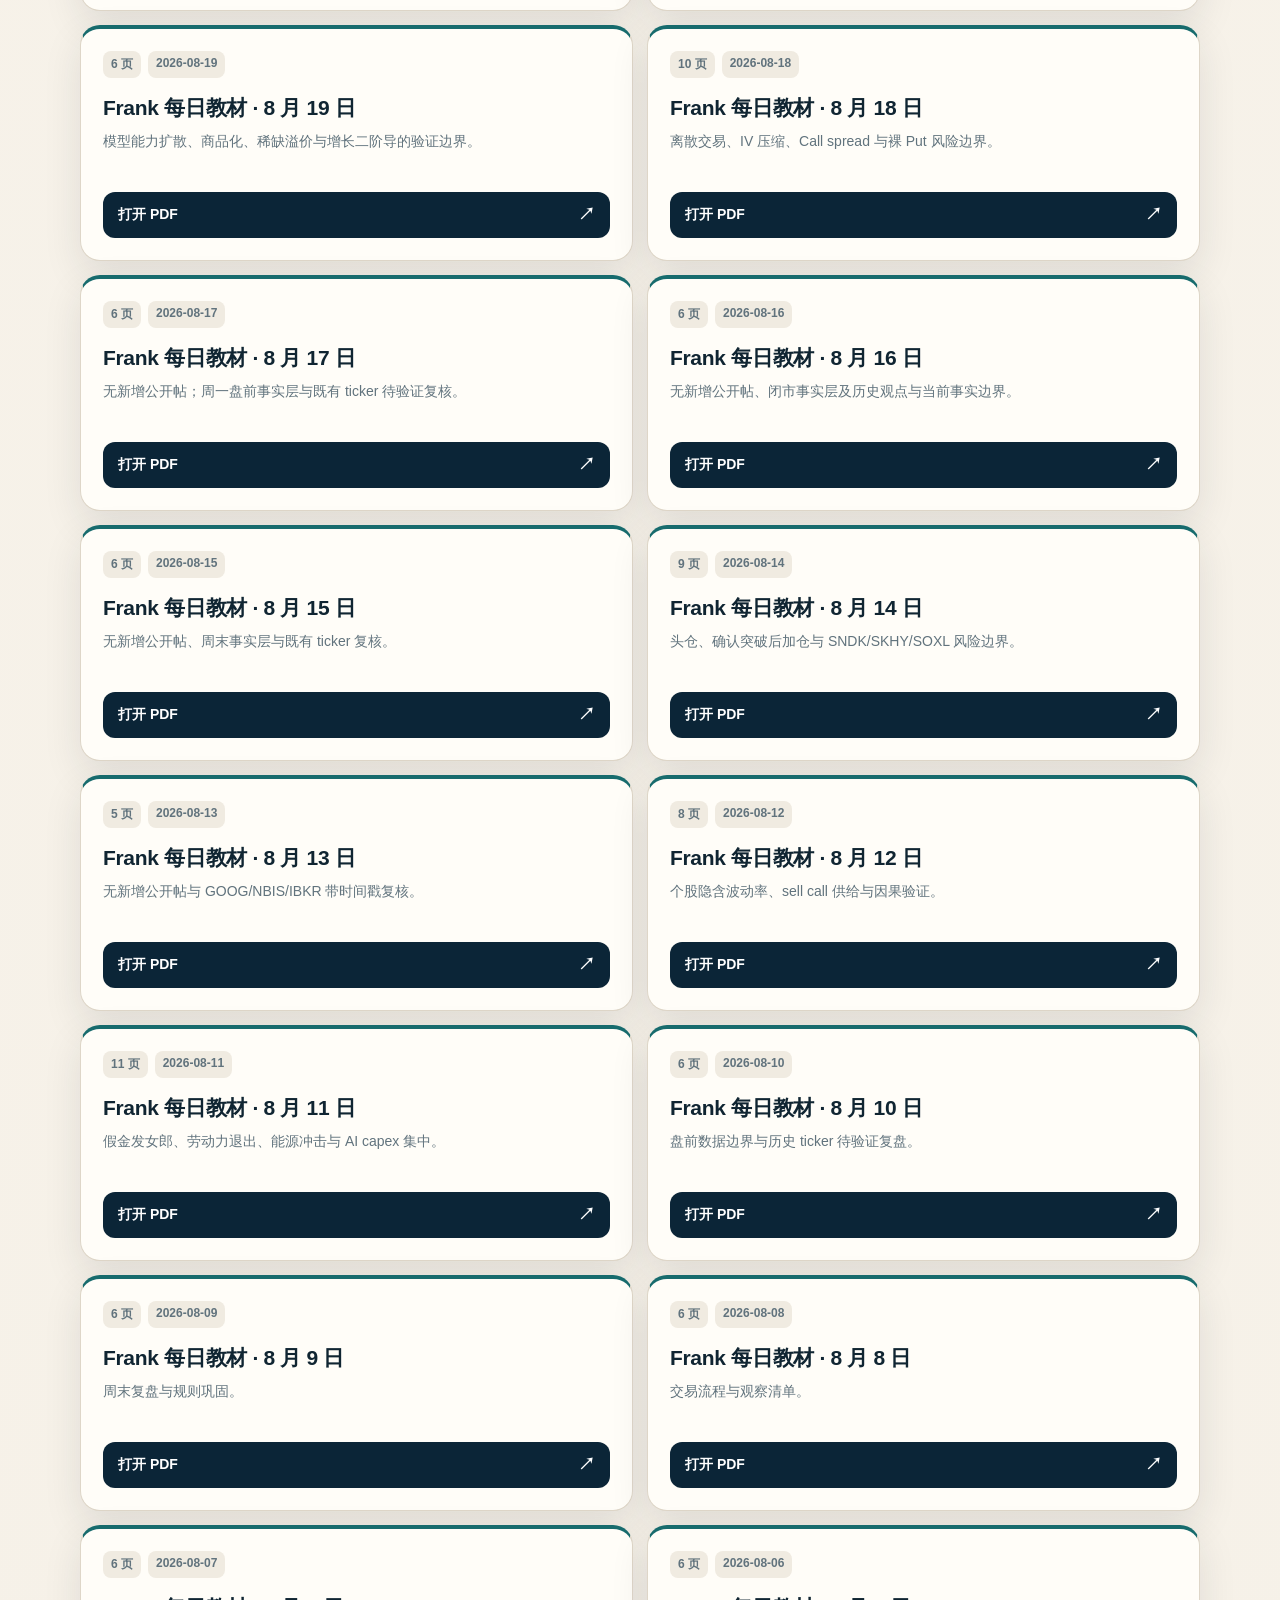
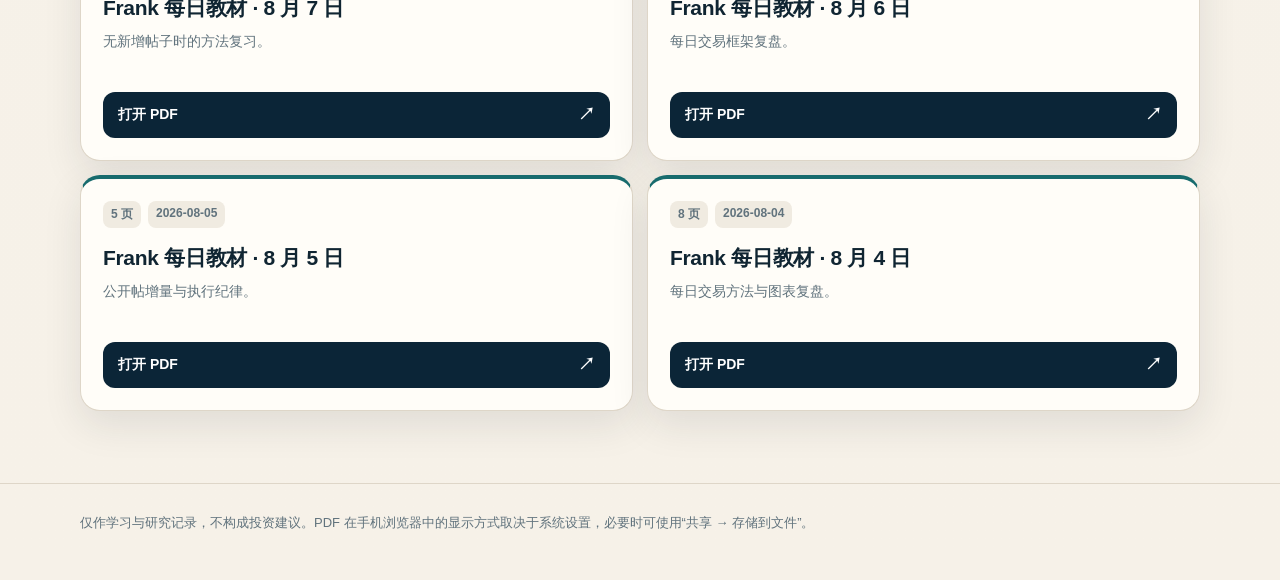
==== commit 5d0311f0: "Embed Frank historical source evidence" ====
--- a/trading-materials/index.html
+++ b/trading-materials/index.html
@@ -383,7 +383,7 @@
         </div>
         <div class="grid">
           <article class="card frank" data-search="FrankTradingLog Frank 2026-09-04 无新增 状态续期 IWM 历史观点 当前事实 证据纪律">
-            <div class="meta"><span>5 页</span><span>2026-09-04</span></div><h3>Frank 每日教材 · 9 月 4 日</h3>
+            <div class="meta"><span>6 页</span><span>2026-09-04</span></div><h3>Frank 每日教材 · 9 月 4 日</h3>
             <p class="description">无新增日状态续期，以及 IWM 历史观点与当前公开事实分层。</p><a class="open" href="materials/daily/frank-2026-09-04.pdf">打开 PDF</a>
           </article>
           <article class="card frank" data-search="FrankTradingLog Frank 2026-09-03 无新增 证据纪律 来源静默 Replies覆盖失败 IWM 历史观点 当前事实">
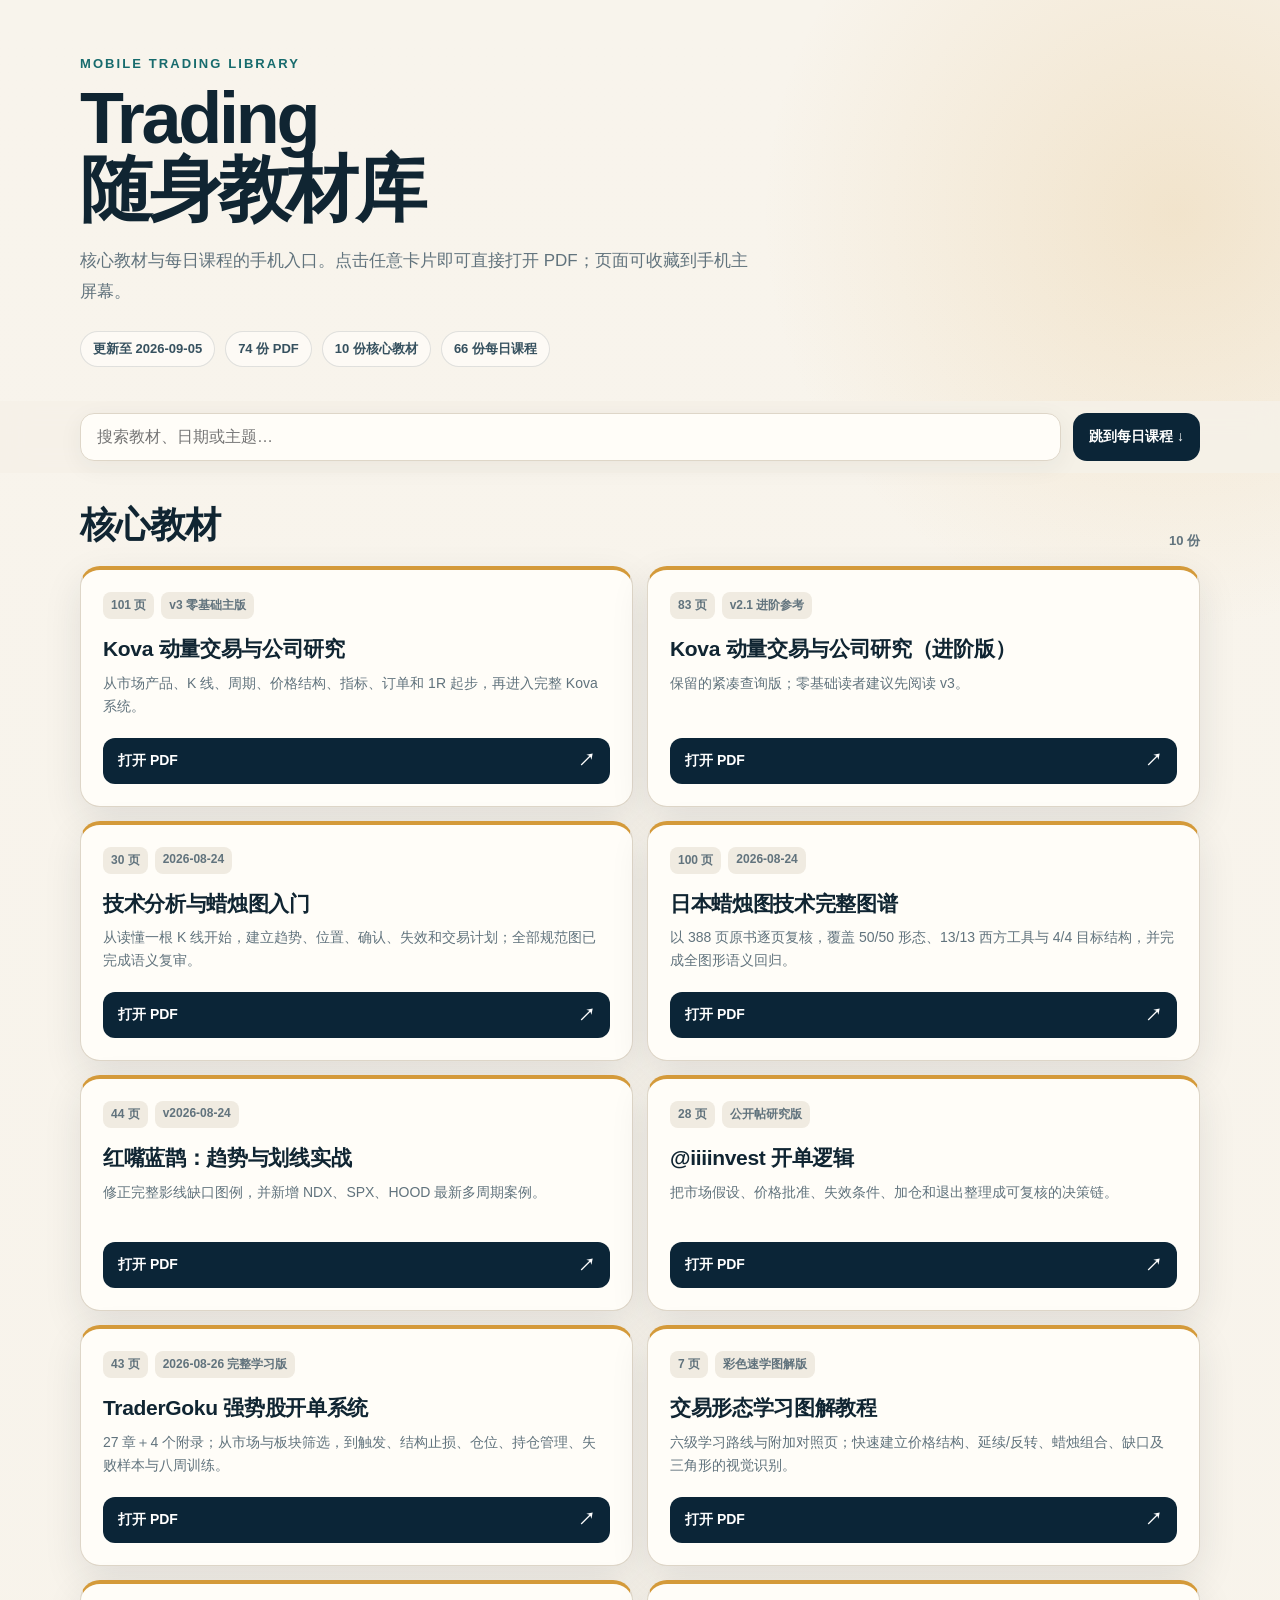
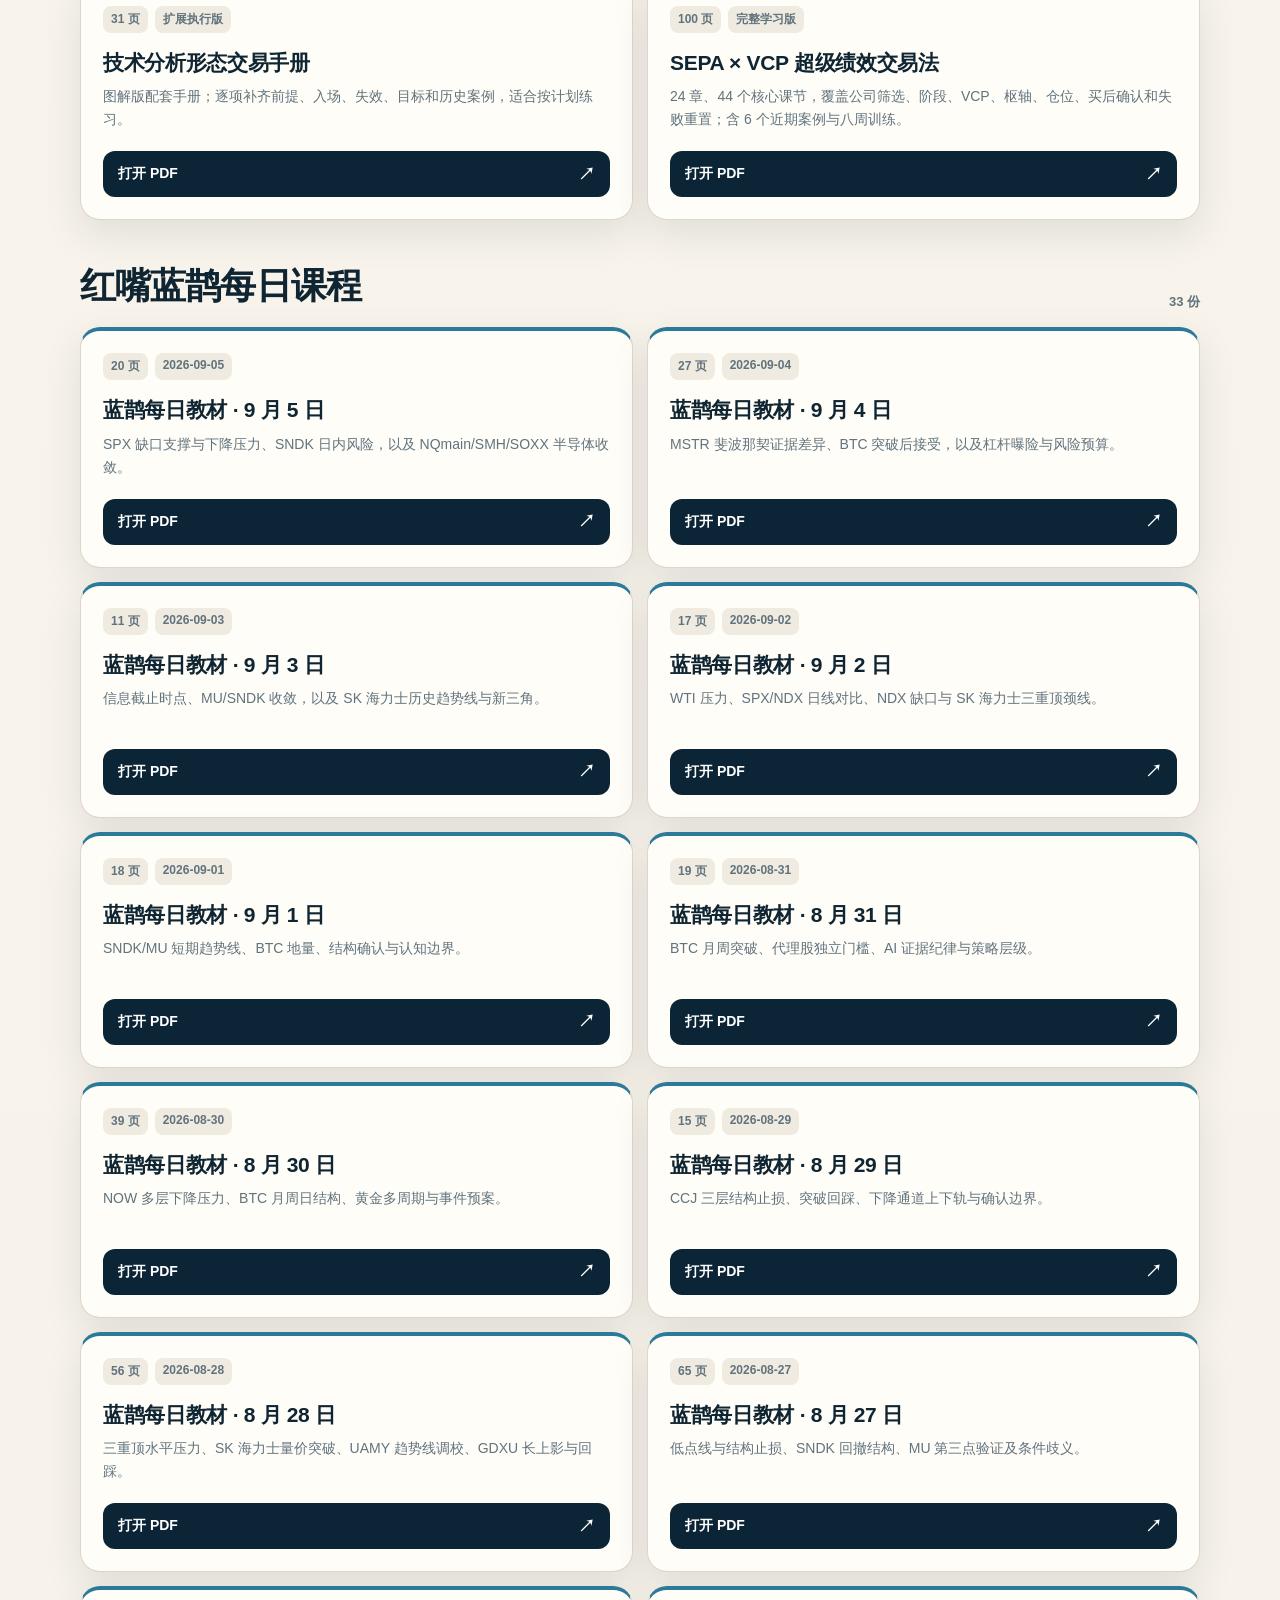
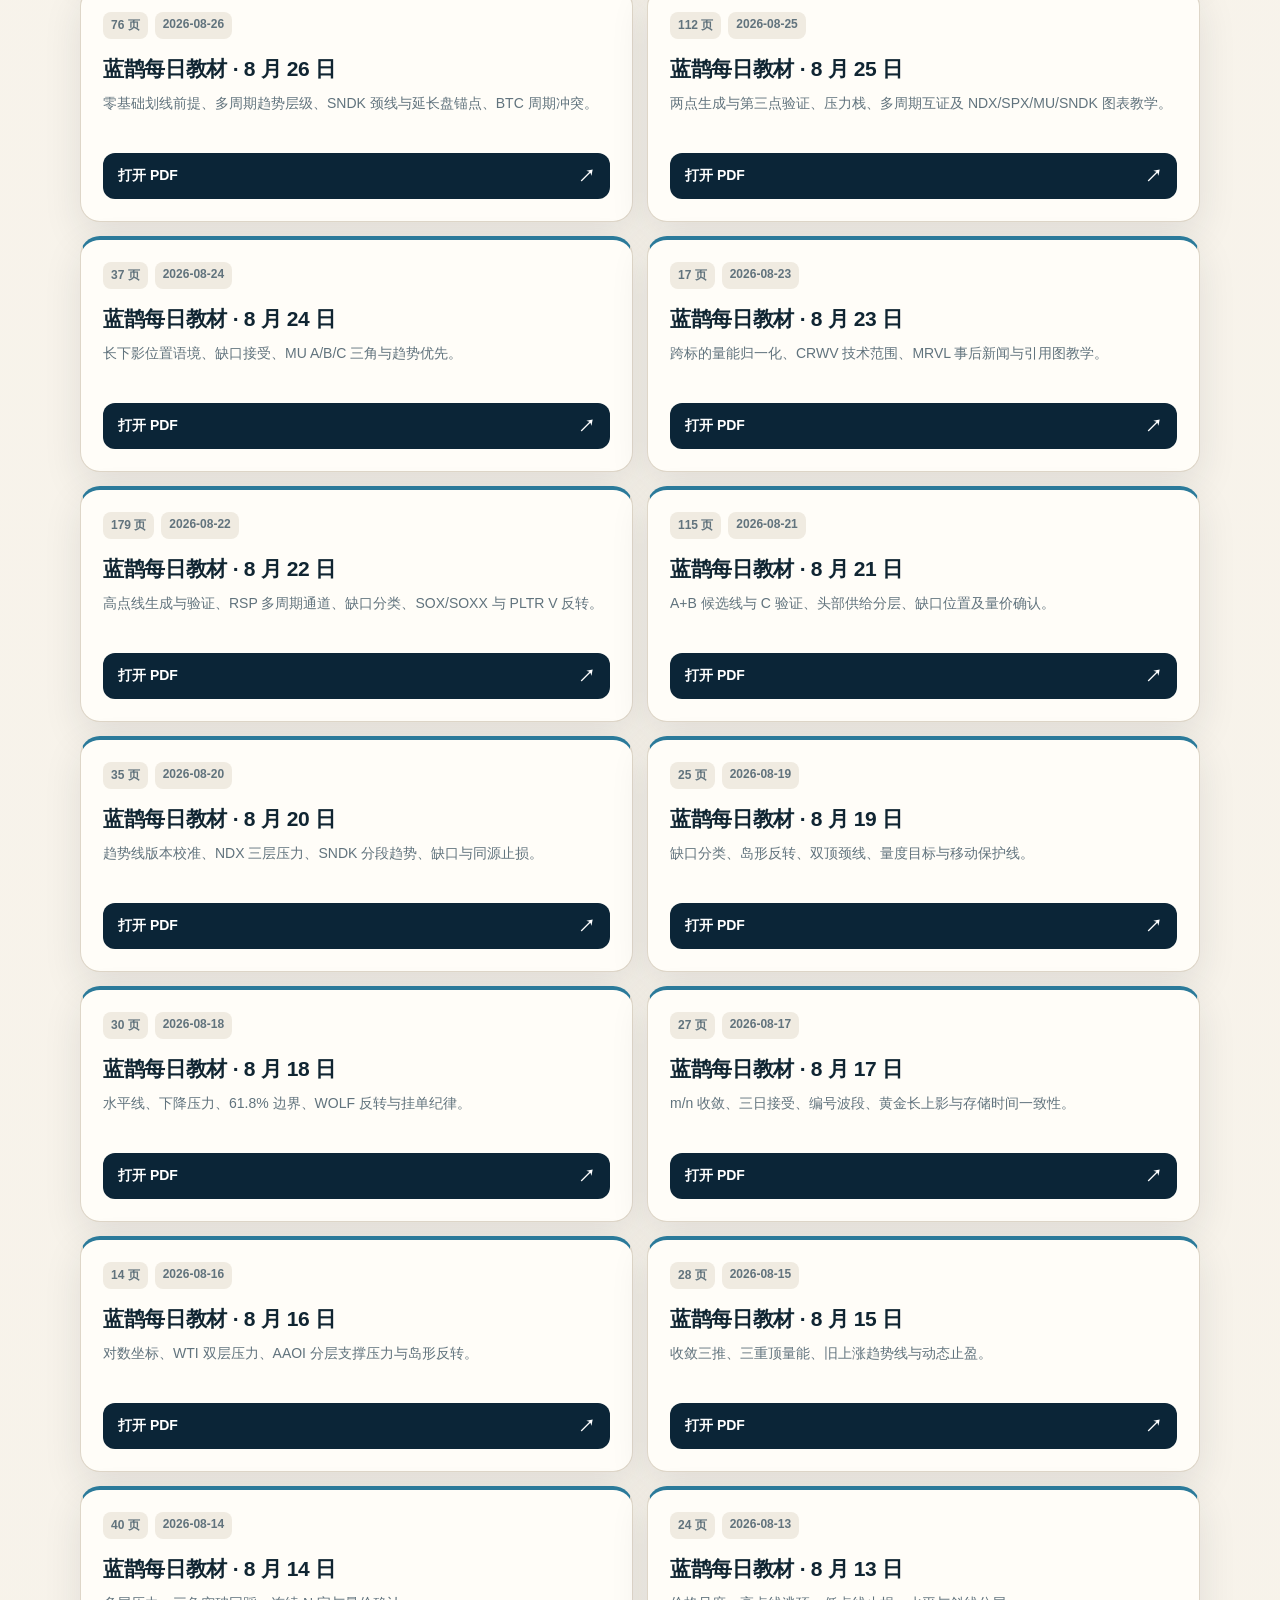
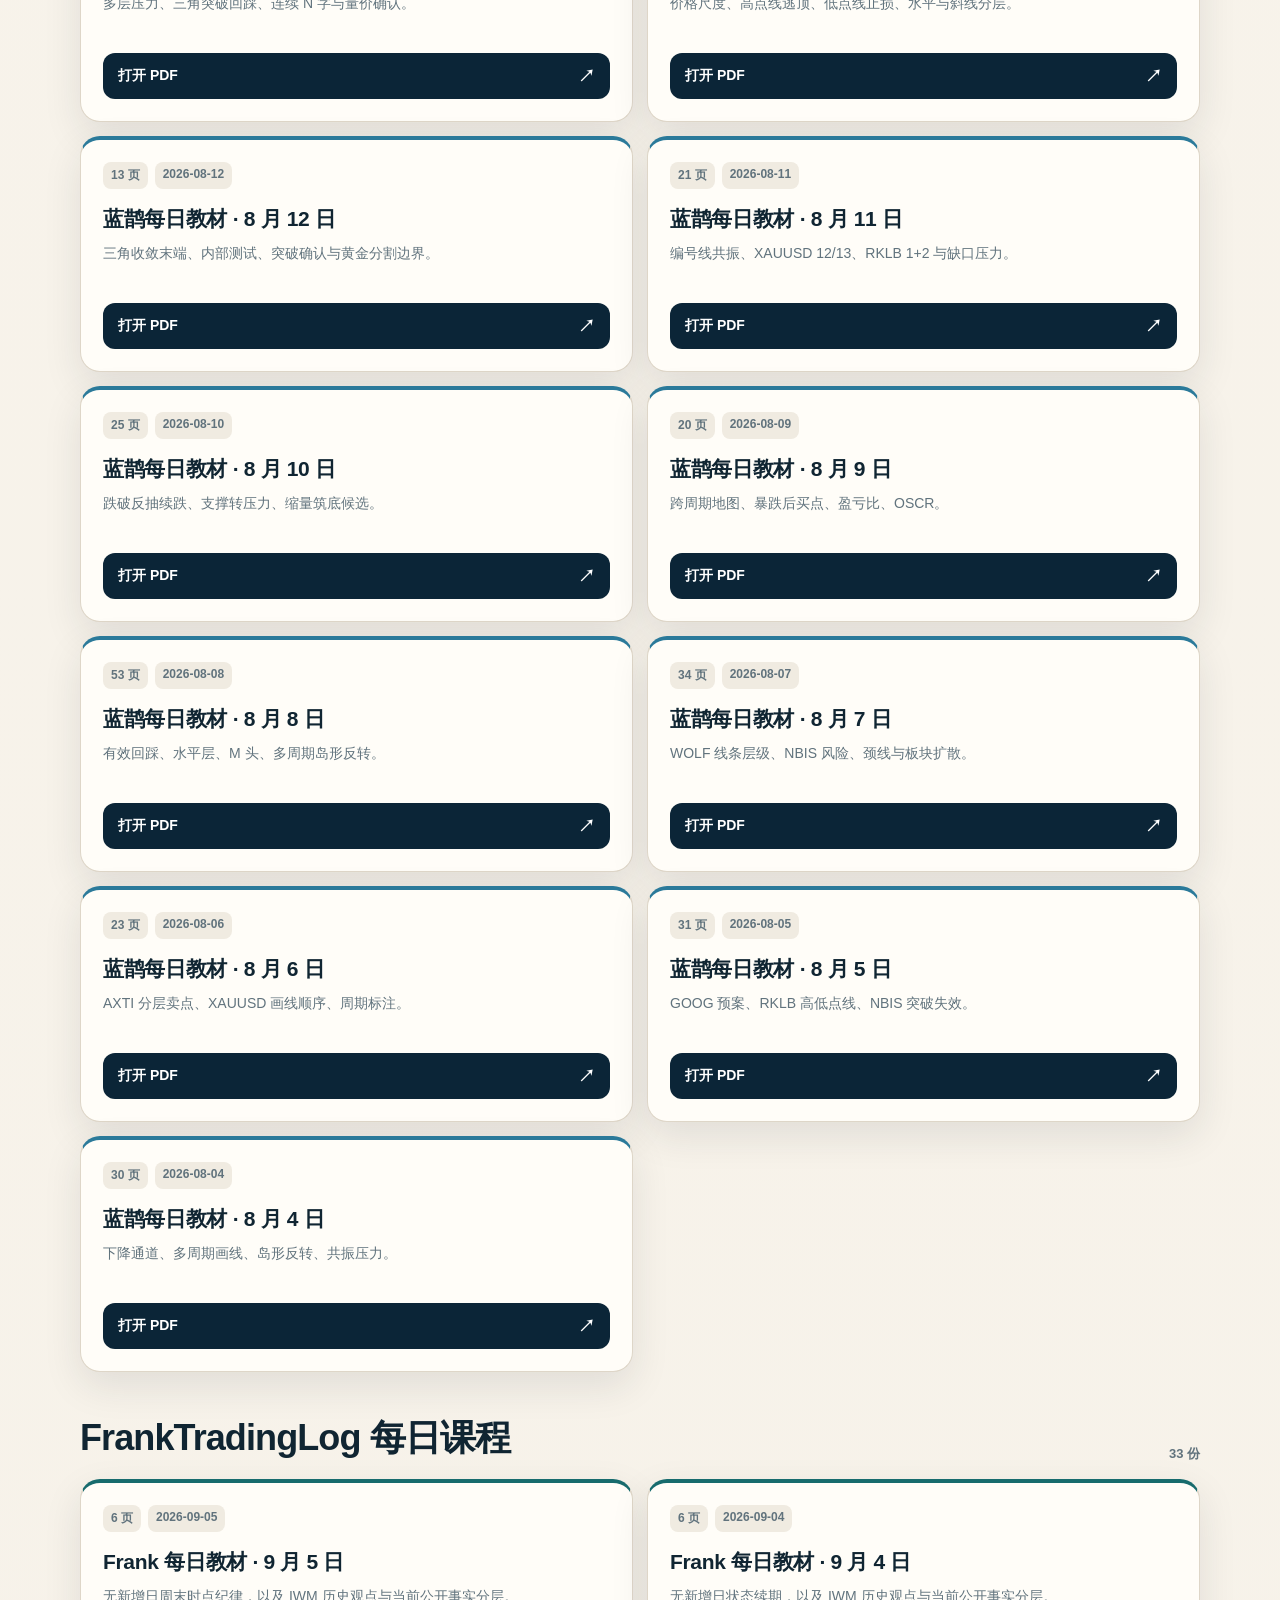
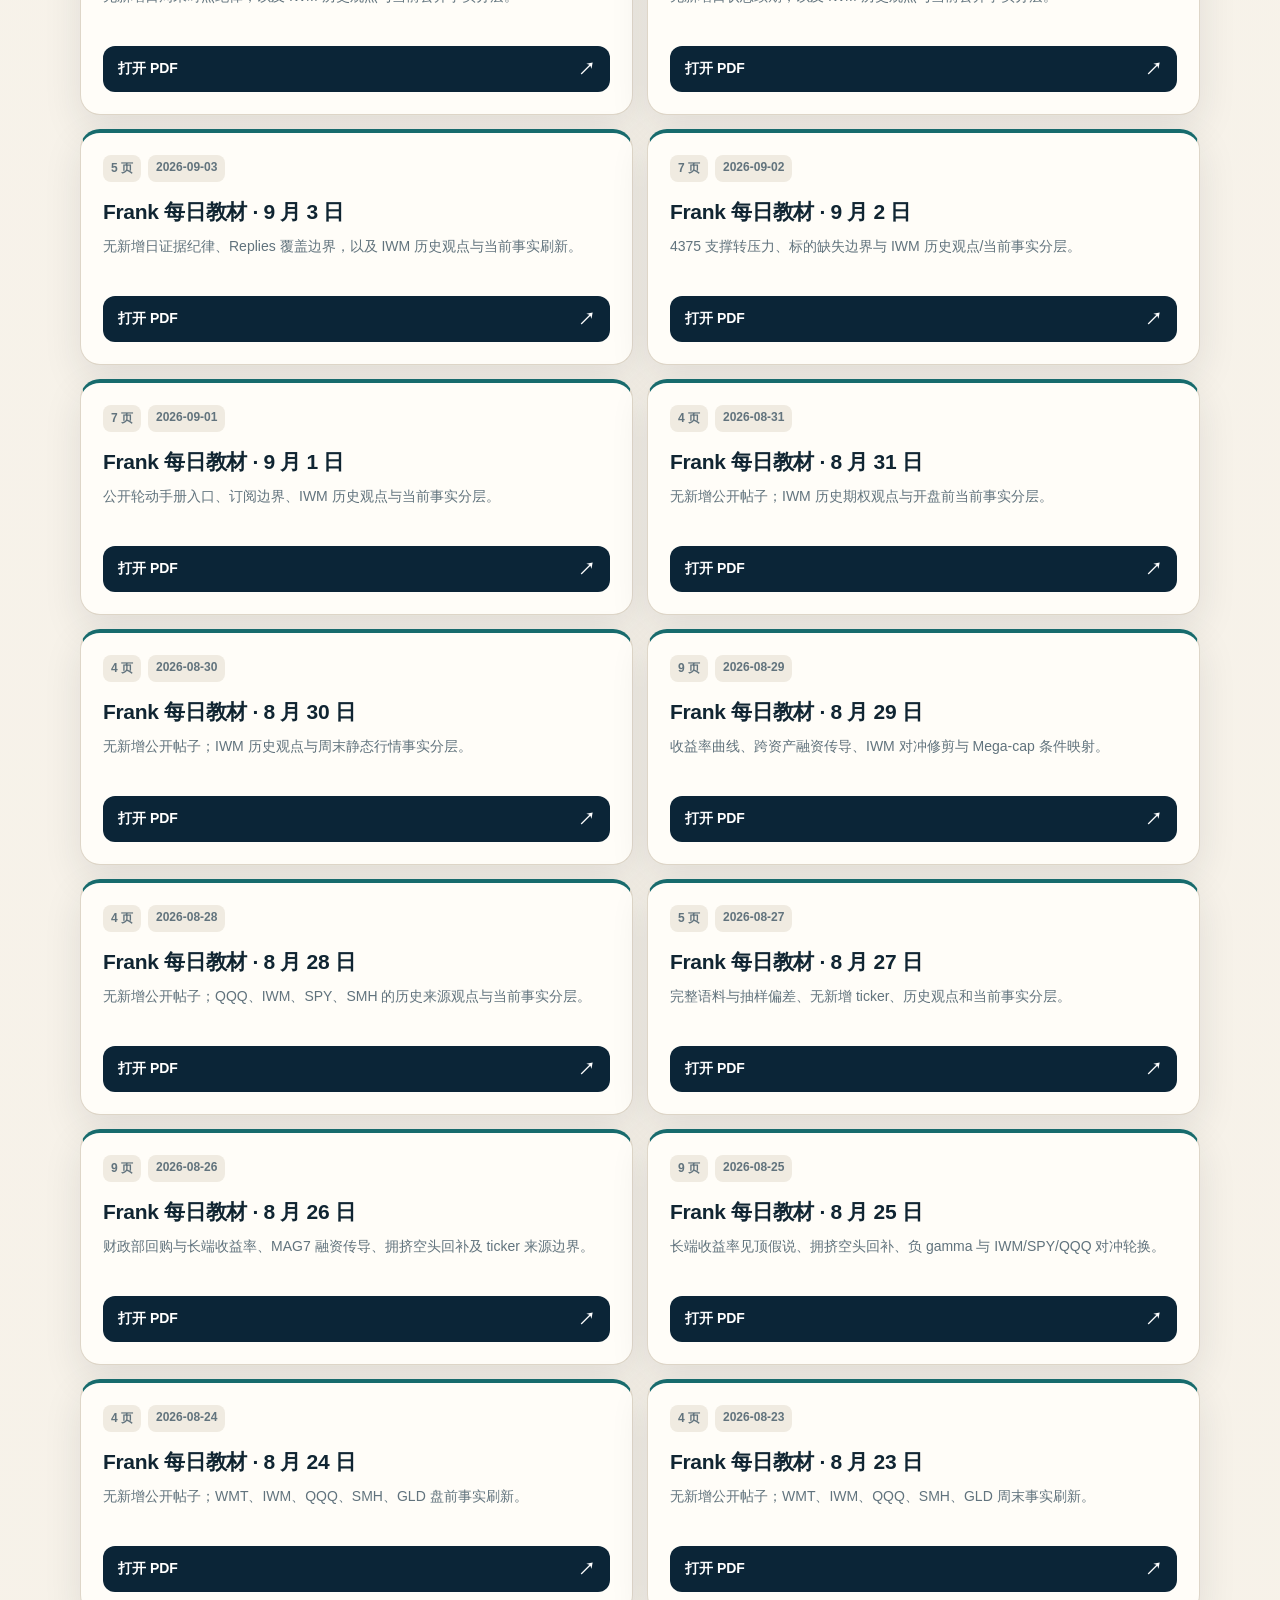
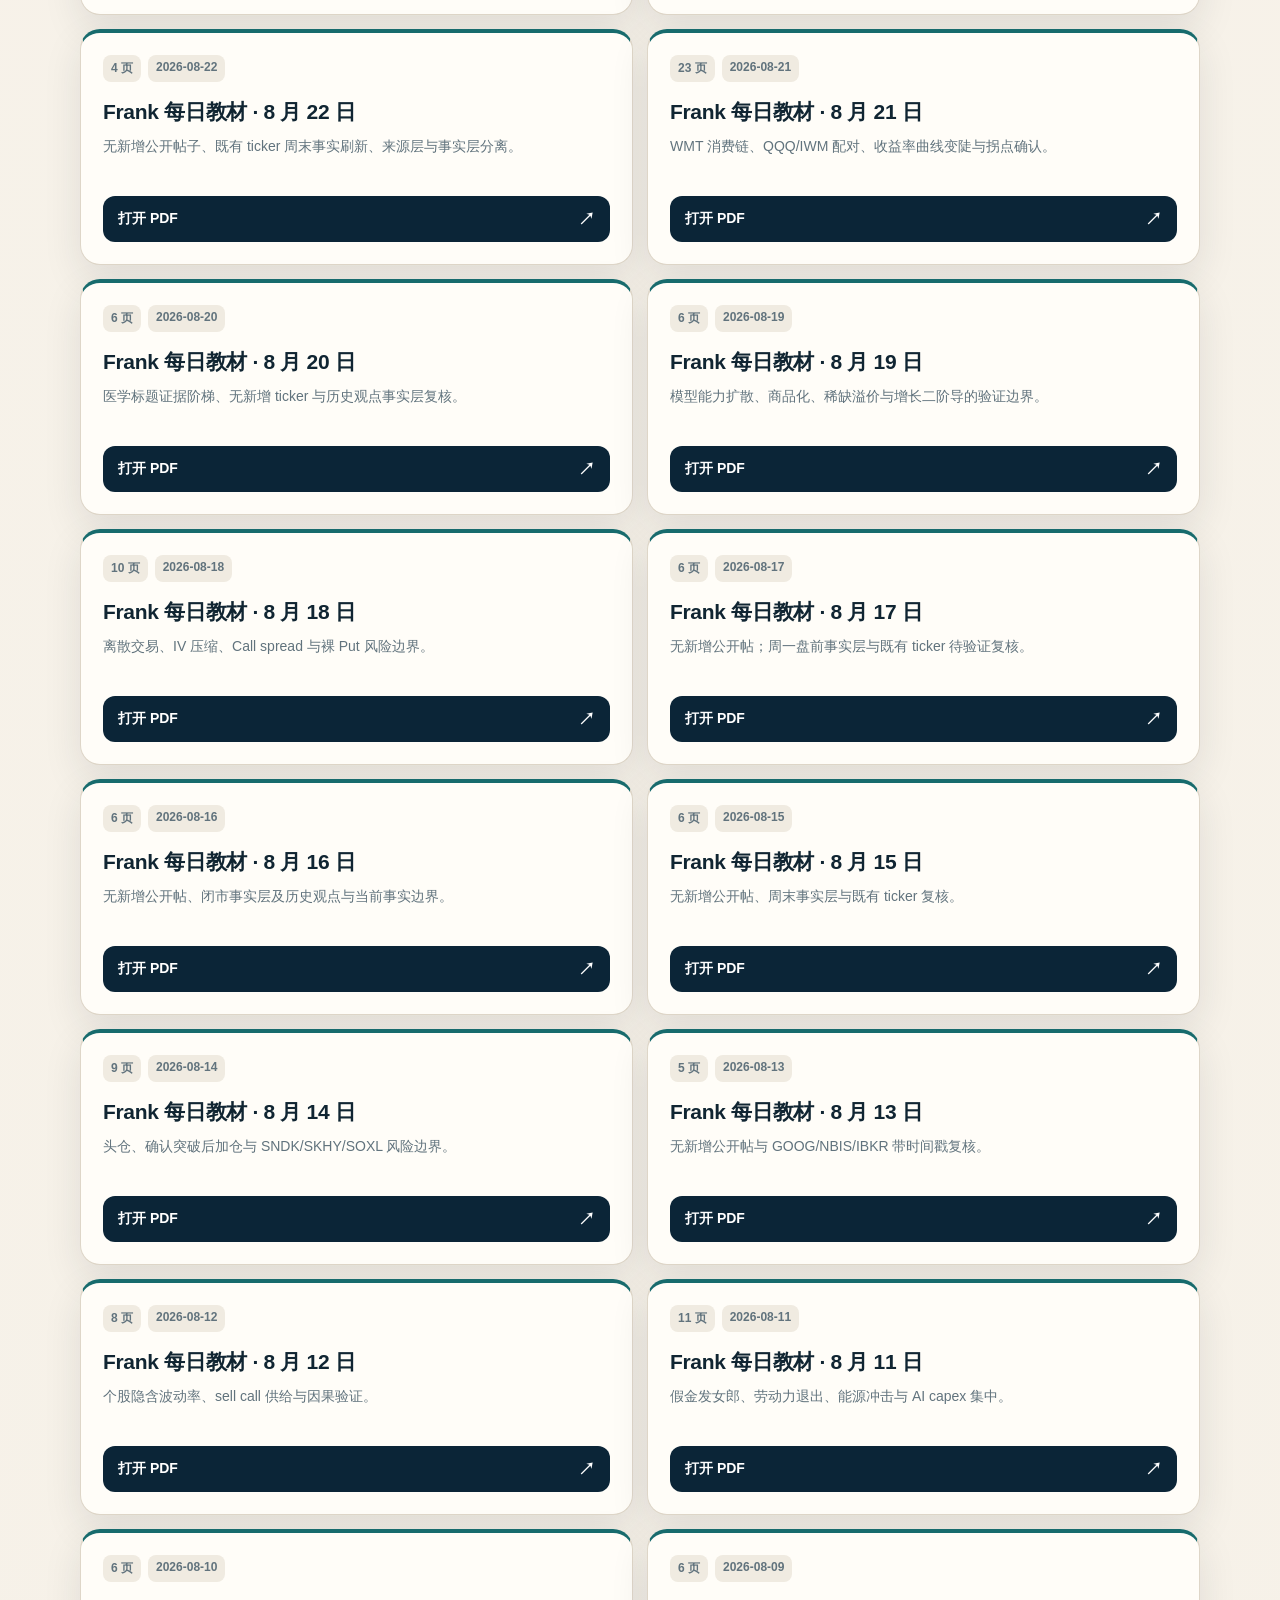
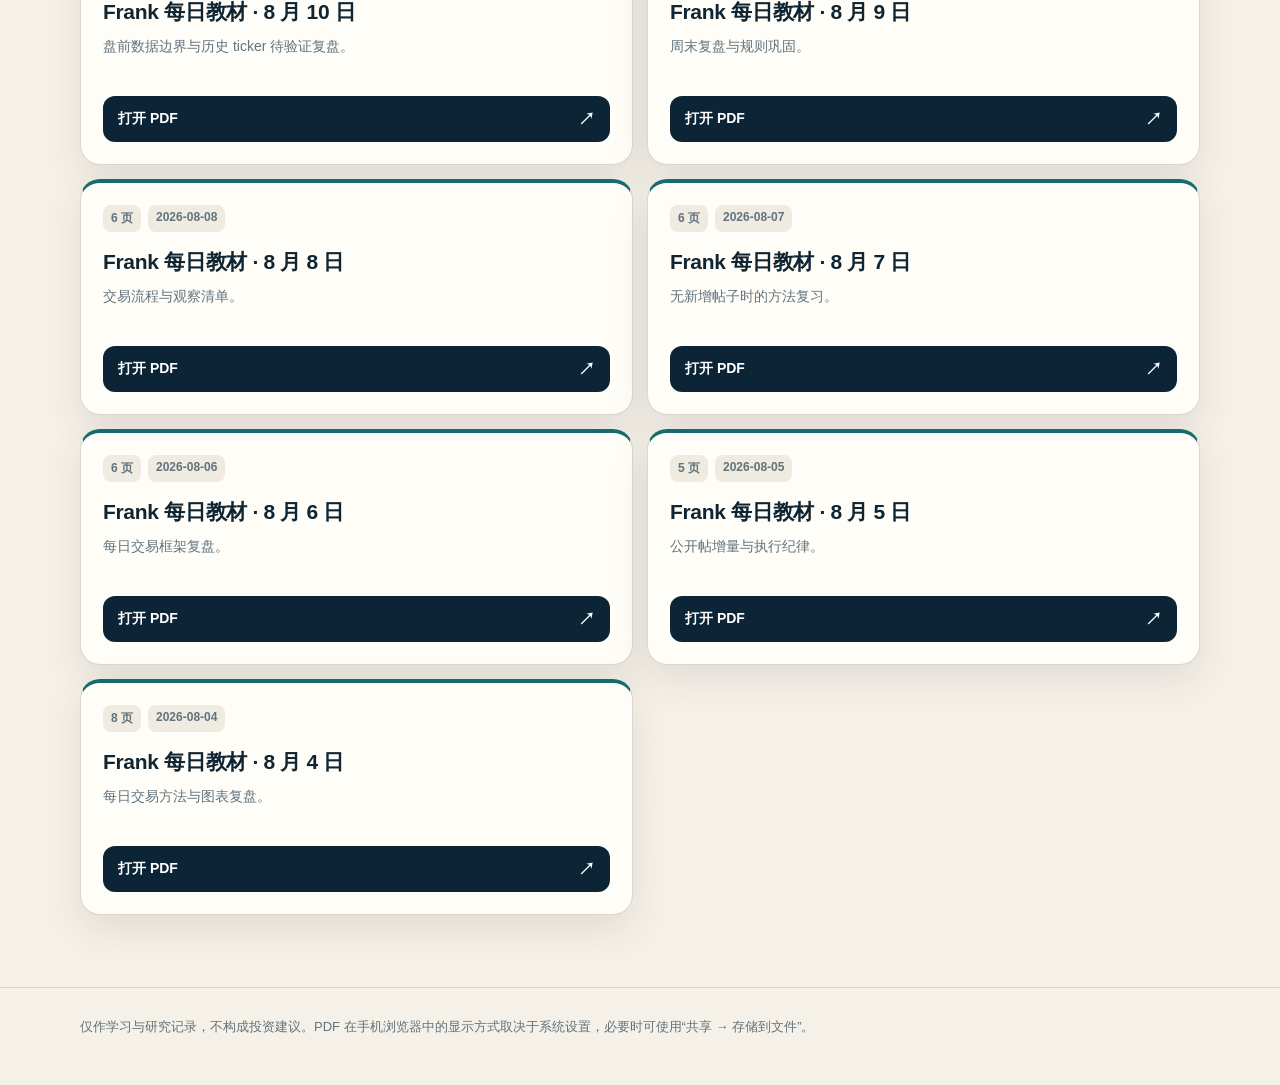
==== commit a964ba1e: "Publish 2026-09-05 daily trading lessons" ====
--- a/trading-materials/index.html
+++ b/trading-materials/index.html
@@ -145,10 +145,10 @@
         <h1>Trading<br />随身教材库</h1>
         <p class="lede">核心教材与每日课程的手机入口。点击任意卡片即可直接打开 PDF；页面可收藏到手机主屏幕。</p>
         <div class="summary" aria-label="资料概览">
-          <span>更新至 2026-09-04</span>
+          <span>更新至 2026-09-05</span>
           <span>74 份 PDF</span>
           <span>10 份核心教材</span>
-          <span>64 份每日课程</span>
+          <span>66 份每日课程</span>
         </div>
       </div>
     </header>
@@ -242,9 +242,13 @@
       <section class="section" id="daily">
         <div class="section-head">
           <h2>红嘴蓝鹊每日课程</h2>
-          <span class="section-count">32 份</span>
+          <span class="section-count">33 份</span>
         </div>
         <div class="grid">
+          <article class="card lanque" data-search="红嘴蓝鹊 2026-09-05 SPX 缺口 支撑 压力 SNDK 日内 风险 NQmain SMH SOXX 半导体 收敛">
+            <div class="meta"><span>20 页</span><span>2026-09-05</span></div><h3>蓝鹊每日教材 · 9 月 5 日</h3>
+            <p class="description">SPX 缺口支撑与下降压力、SNDK 日内风险，以及 NQmain/SMH/SOXX 半导体收敛。</p><a class="open" href="materials/daily/lanque-2026-09-05.pdf">打开 PDF</a>
+          </article>
           <article class="card lanque" data-search="红嘴蓝鹊 2026-09-04 MSTR 黄金分割 斐波那契 BTC 日线 周线 突破 接受 MSTU 杠杆 风险">
             <div class="meta"><span>27 页</span><span>2026-09-04</span></div><h3>蓝鹊每日教材 · 9 月 4 日</h3>
             <p class="description">MSTR 斐波那契证据差异、BTC 突破后接受，以及杠杆曝险与风险预算。</p><a class="open" href="materials/daily/lanque-2026-09-04.pdf">打开 PDF</a>
@@ -379,9 +383,13 @@
       <section class="section" id="frank">
         <div class="section-head">
           <h2>FrankTradingLog 每日课程</h2>
-          <span class="section-count">32 份</span>
+          <span class="section-count">33 份</span>
         </div>
         <div class="grid">
+          <article class="card frank" data-search="FrankTradingLog Frank 2026-09-05 无新增 周末 IWM 历史观点 当前事实 证据纪律">
+            <div class="meta"><span>6 页</span><span>2026-09-05</span></div><h3>Frank 每日教材 · 9 月 5 日</h3>
+            <p class="description">无新增日周末时点纪律，以及 IWM 历史观点与当前公开事实分层。</p><a class="open" href="materials/daily/frank-2026-09-05.pdf">打开 PDF</a>
+          </article>
           <article class="card frank" data-search="FrankTradingLog Frank 2026-09-04 无新增 状态续期 IWM 历史观点 当前事实 证据纪律">
             <div class="meta"><span>6 页</span><span>2026-09-04</span></div><h3>Frank 每日教材 · 9 月 4 日</h3>
             <p class="description">无新增日状态续期，以及 IWM 历史观点与当前公开事实分层。</p><a class="open" href="materials/daily/frank-2026-09-04.pdf">打开 PDF</a>
